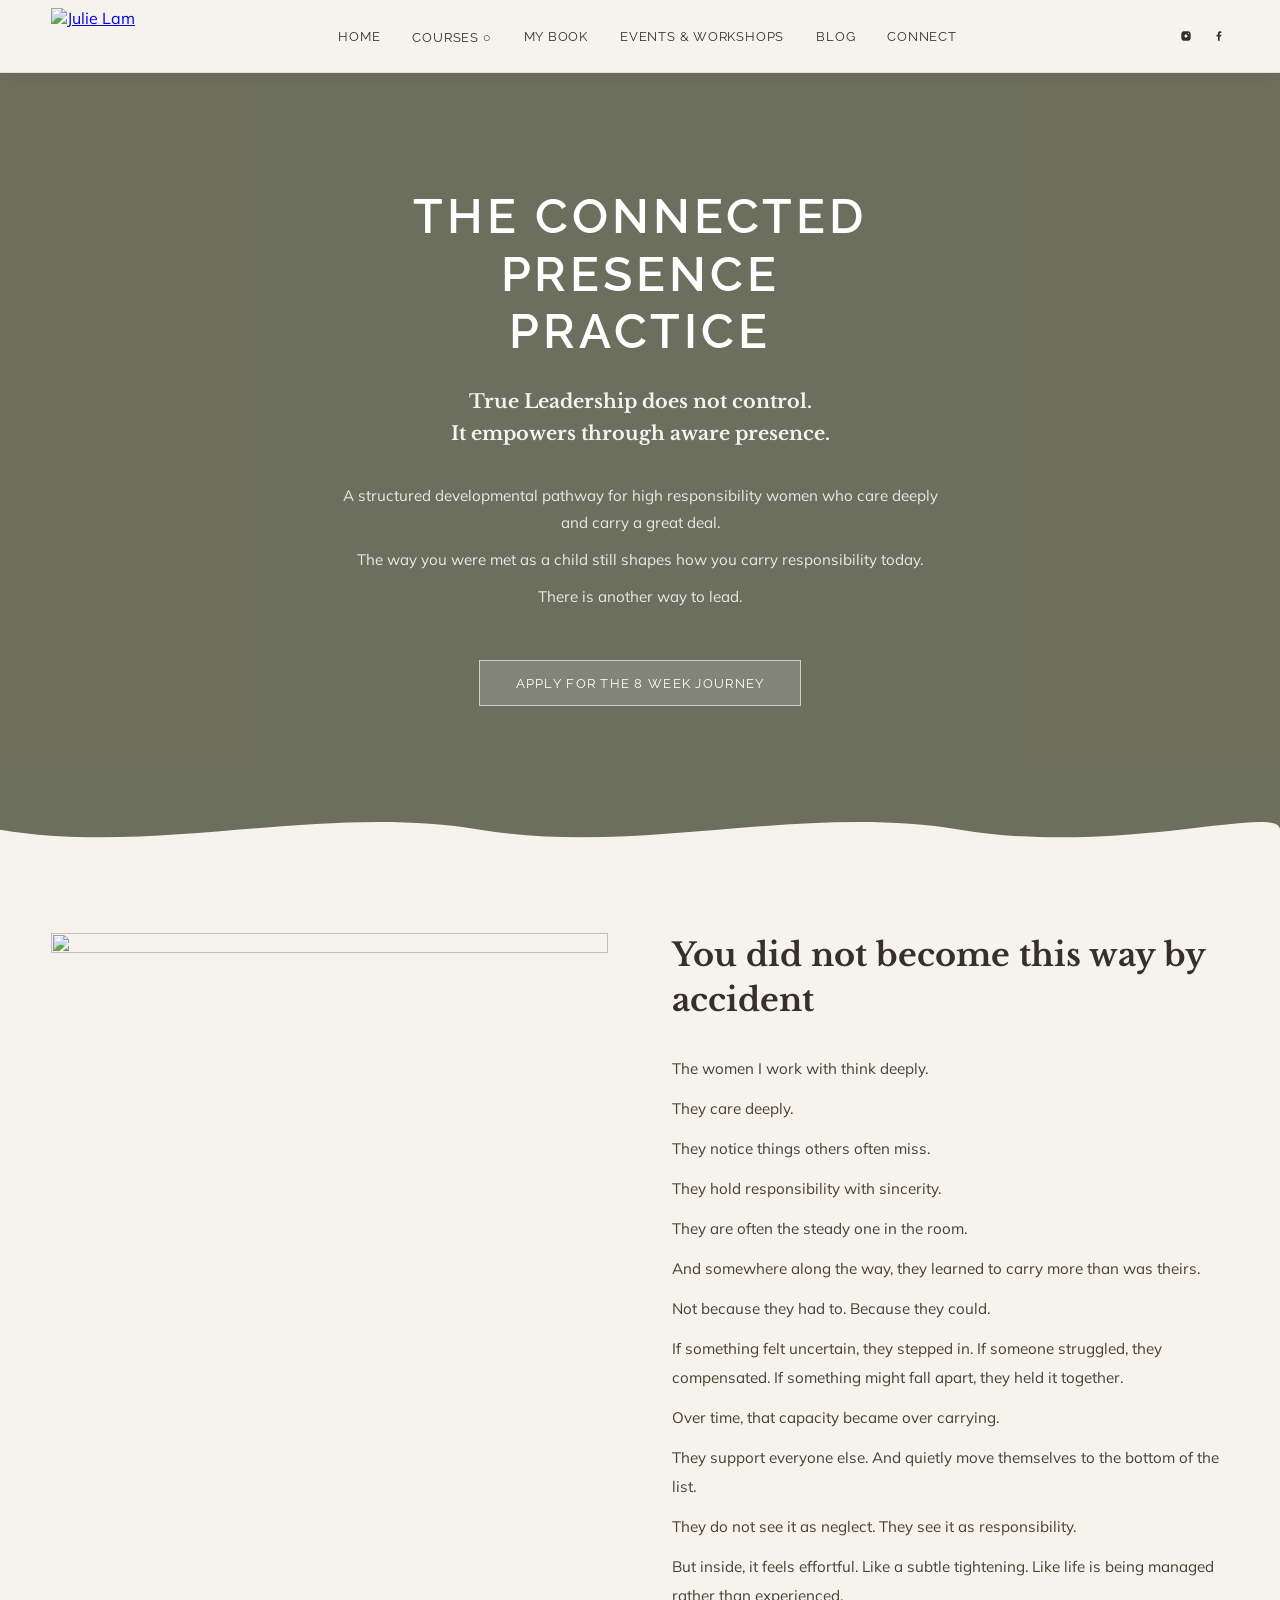
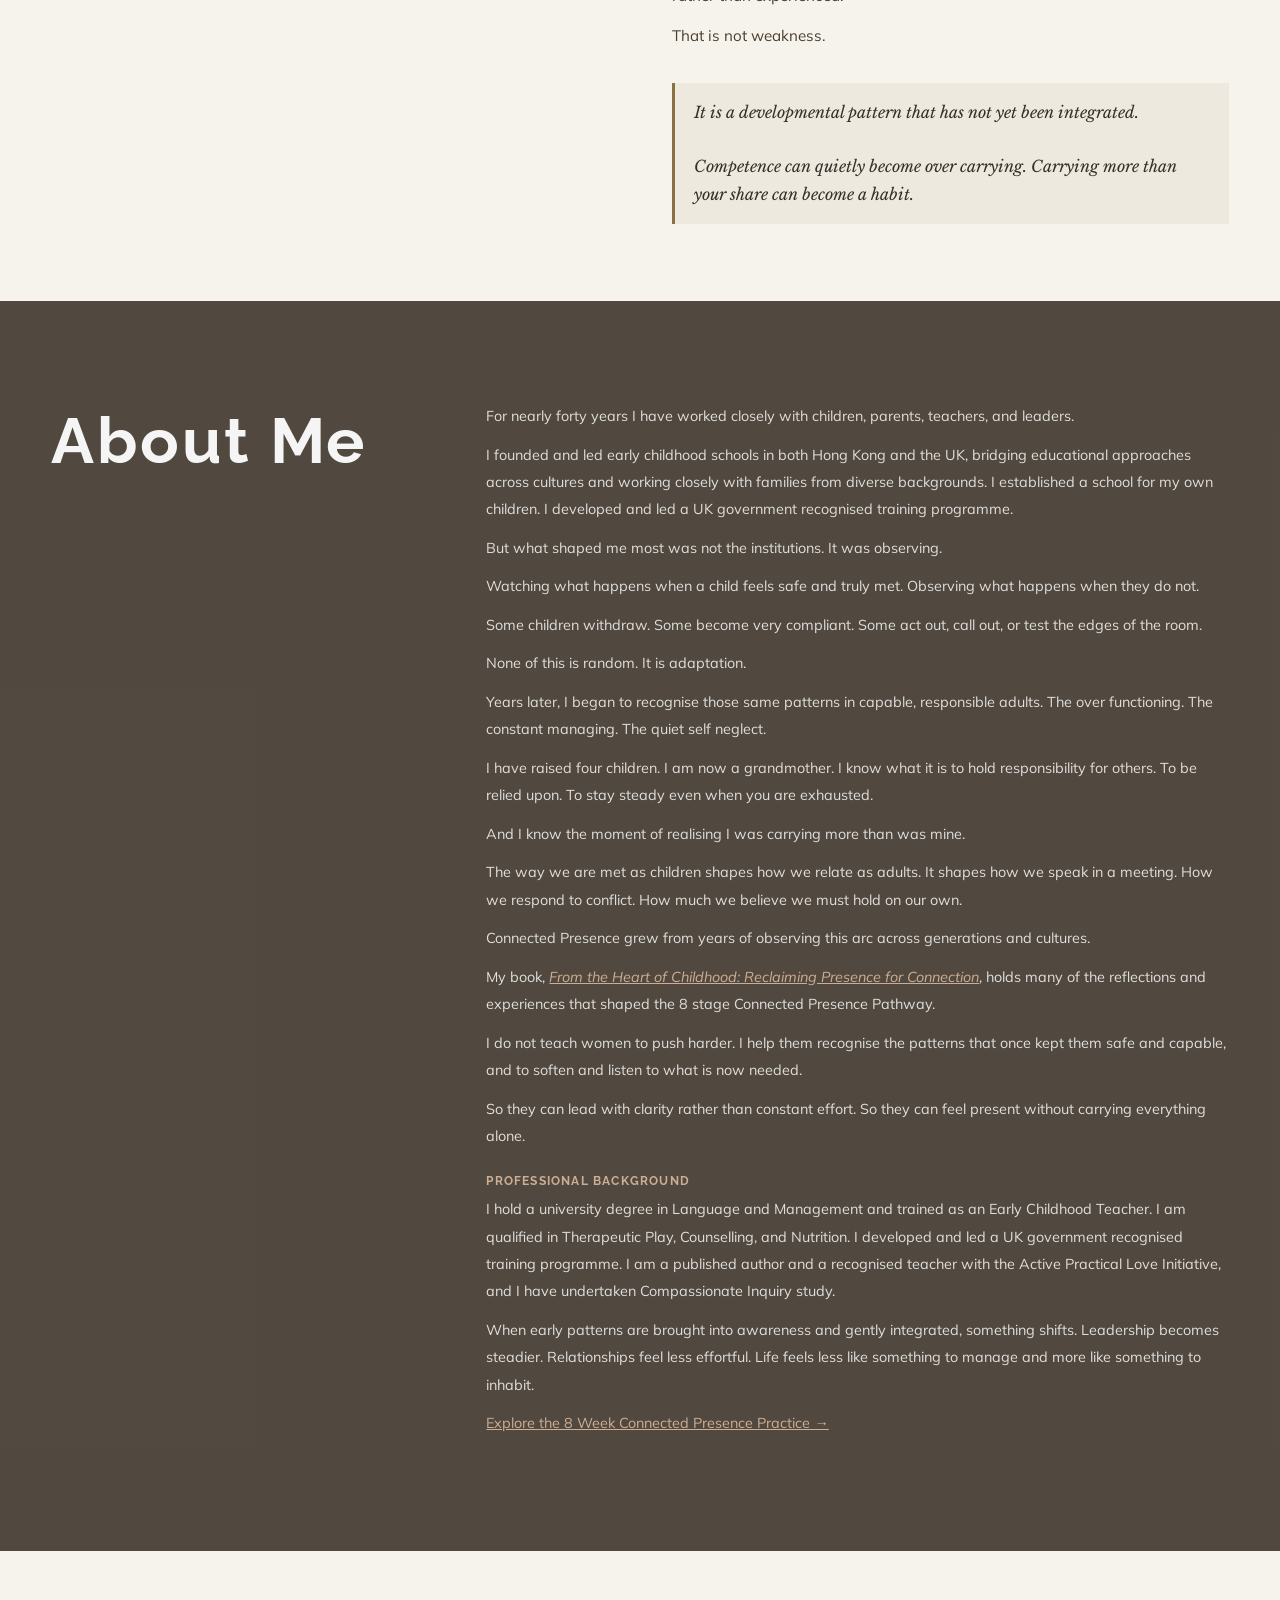
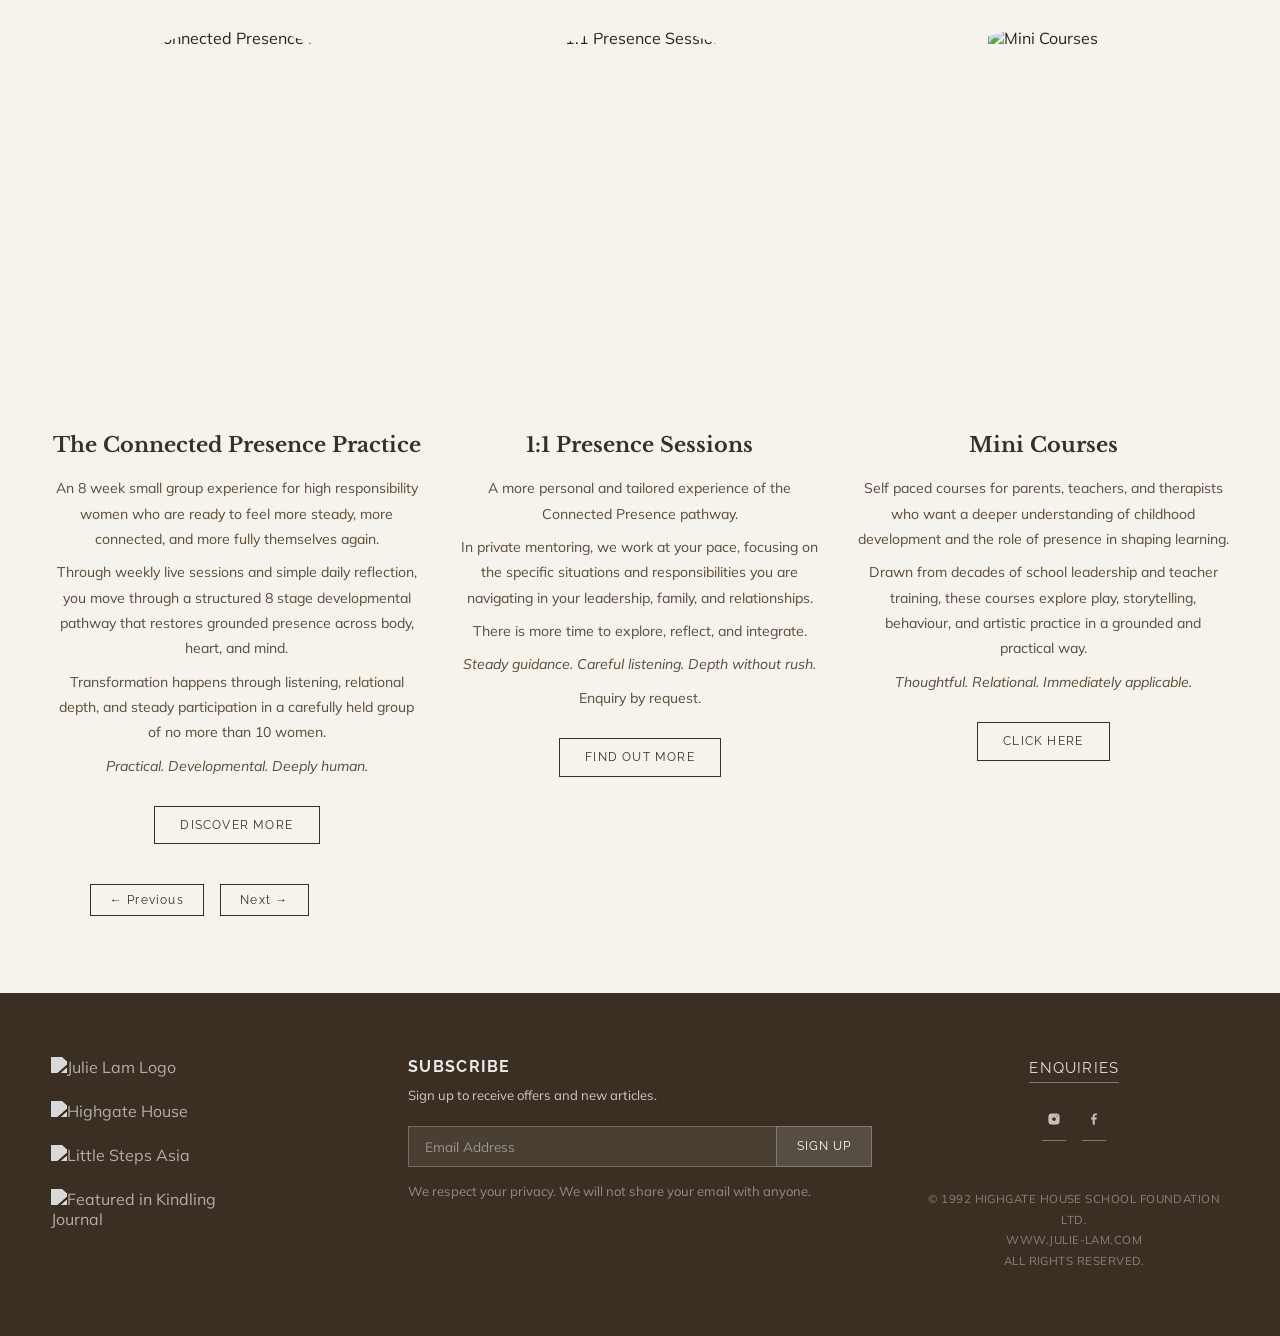
==== index.html @ 9418ccd9 "homepage" ====
<!DOCTYPE html>
<html lang="en">
<head>
  <meta charset="utf-8">
  <meta name="viewport" content="width=device-width, initial-scale=1">
  <title>Julie Lam</title>
  <link rel="preconnect" href="https://fonts.googleapis.com">
  <link rel="preconnect" href="https://fonts.gstatic.com" crossorigin>
  <link href="https://fonts.googleapis.com/css2?family=Libre+Baskerville:ital,wght@0,400;0,700;1,400&family=Mulish:wght@300;400;500&family=Raleway:wght@400;500;600&display=swap" rel="stylesheet">
  <style>
    *, *::before, *::after { box-sizing: border-box; margin: 0; padding: 0; }

    :root {
      --warm-white: #f6f3ec;
      --warm-brown: #36302a;
      --mid-brown: #8b7046;
      --light-tan: #cdae94;
      --text-dark: #2a2218;
      --serif: 'Libre Baskerville', Georgia, serif;
      --sans: 'Mulish', sans-serif;
      --display: 'Raleway', sans-serif;
    }

    html { scroll-behavior: smooth; }
    body { font-family: var(--sans); color: var(--text-dark); background: var(--warm-white); overflow-x: hidden; }

    /* ── HEADER ── */
    header {
      position: fixed; top: 0; left: 0; right: 0; z-index: 100;
      background: var(--warm-white);
      box-shadow: 0 2px 16px rgba(0,0,0,0.08);
      border-bottom: 1px solid rgba(54,48,42,0.1);
      transition: transform 0.3s ease;
    }
    .header-inner {
      max-width: 1400px; margin: 0 auto;
      display: flex; align-items: center; justify-content: space-between;
      padding: 0 4vw;
      height: 72px;
    }
    .logo img { height: 56px; display: block; object-fit: contain; }
    nav { display: flex; align-items: center; gap: 2rem; }
    nav a, .nav-folder > button {
      font-family: var(--display); font-size: 0.82rem; letter-spacing: 0.06em;
      text-transform: uppercase; color: var(--warm-brown); text-decoration: none;
      background: none; border: none; cursor: pointer; padding: 0;
      transition: color 0.2s;
    }
    nav a:hover, .nav-folder > button:hover { color: var(--mid-brown); }
    .nav-folder { position: relative; }
    .dropdown {
      display: none; position: absolute; top: calc(100% + 12px); left: 50%; transform: translateX(-50%);
      background: var(--warm-white); border: 1px solid rgba(54,48,42,0.12);
      box-shadow: 0 8px 32px rgba(0,0,0,0.1);
      min-width: 240px; padding: 0.5rem 0;
    }
    .nav-folder:hover .dropdown { display: block; }
    .dropdown a {
      display: block; padding: 0.6rem 1.2rem;
      font-size: 0.78rem; letter-spacing: 0.04em;
      white-space: nowrap;
    }
    .dropdown a:hover { background: rgba(139,112,70,0.08); }
    .social-links { display: flex; gap: 0.8rem; align-items: center; margin-left: 1rem; }
    .social-links a { display: flex; align-items: center; color: var(--warm-brown); transition: color 0.2s; }
    .social-links a:hover { color: var(--mid-brown); }
    .social-links svg { width: 20px; height: 20px; }
    .burger { display: none; background: none; border: none; cursor: pointer; padding: 0; flex-direction: column; gap: 5px; }
    .burger span { display: block; width: 24px; height: 2px; background: var(--warm-brown); transition: all 0.3s; }
    .mobile-menu {
      display: none; position: fixed; inset: 0; background: var(--warm-white);
      z-index: 99; padding: 6rem 2rem 2rem; flex-direction: column; gap: 1.5rem;
    }
    .mobile-menu.open { display: flex; }
    .mobile-menu a { font-family: var(--display); font-size: 1.2rem; letter-spacing: 0.06em; text-transform: uppercase; color: var(--warm-brown); text-decoration: none; }

    /* ── HERO ── */
    .hero {
      position: relative; min-height: 93vh;
      display: flex; align-items: flex-start; justify-content: center;
      padding-top: 140px; padding-bottom: 8vw;
    }
    .hero-bg {
      position: absolute; inset: 0;
      background-image: url('https://images.squarespace-cdn.com/content/v1/63560b4d63f3f90767df87b8/1772471516224-AQM42IM01XF2CW1HP818/unsplash-image-i4337tJR75s.jpg');
      background-size: cover; background-position: center;
    }
    .hero-overlay { position: absolute; inset: 0; background: rgba(30,35,10,0.63); }
    .hero-content {
      position: relative; z-index: 1;
      max-width: 680px; padding: 3rem 2rem;
      text-align: center;
    }
    .hero h1 {
      font-family: var(--display); font-size: clamp(1.8rem, 4vw, 3rem);
      font-weight: 600; letter-spacing: 0.08em; text-transform: uppercase;
      color: #fff; line-height: 1.2; margin-bottom: 1.5rem;
    }
    .hero .tagline {
      font-family: var(--serif); font-size: clamp(1rem, 1.8vw, 1.2rem);
      color: rgba(255,255,255,0.92); line-height: 1.7;
      margin-bottom: 2rem; font-style: italic;
    }
    .hero .tagline strong { font-style: normal; }
    .hero p {
      font-family: var(--sans); font-size: 0.95rem; color: rgba(255,255,255,0.85);
      line-height: 1.8; margin-bottom: 0.6rem;
    }
    .hero-cta {
      display: inline-block; margin-top: 2.5rem;
      background: rgba(255,255,255,0.15); color: #fff;
      border: 1px solid rgba(255,255,255,0.6);
      font-family: var(--display); font-size: 0.8rem; letter-spacing: 0.1em;
      text-transform: uppercase; text-decoration: none;
      padding: 0.9rem 2.2rem;
      transition: background 0.3s, border-color 0.3s;
    }
    .hero-cta:hover { background: rgba(255,255,255,0.28); border-color: #fff; }
    .wavy-divider { position: absolute; bottom: 0; left: 0; width: 100%; overflow: hidden; line-height: 0; }
    .wavy-divider svg { display: block; width: 100%; }

    /* ── YOU DID NOT BECOME ── */
    .about-intro { background: var(--warm-white); padding: 6vw 4vw; position: relative; }
    .about-intro-grid {
      max-width: 1200px; margin: 0 auto;
      display: grid; grid-template-columns: 1fr 1fr; gap: 4rem; align-items: start;
    }
    .about-intro-img { width: 100%; aspect-ratio: 4/3; object-fit: cover; }
    .about-intro-text h2 {
      font-family: var(--serif); font-size: clamp(1.4rem, 2.5vw, 2rem);
      color: var(--warm-brown); margin-bottom: 2rem; line-height: 1.4;
    }
    .about-intro-text p {
      font-family: var(--sans); font-size: 0.95rem; line-height: 1.9;
      color: #4a3e30; margin-bottom: 0.7rem;
    }
    .highlight-text {
      background: rgba(139,112,70,0.08); border-left: 3px solid var(--mid-brown);
      padding: 1rem 1.2rem; margin-top: 2rem;
      font-family: var(--serif); font-style: italic; font-size: 1rem;
      color: var(--warm-brown); line-height: 1.7;
    }

    /* ── ABOUT ME ── */
    .about-section {
      position: relative; padding: 8vw 4vw;
      background-image: url('https://images.squarespace-cdn.com/content/v1/63560b4d63f3f90767df87b8/4b412fd2-8d2a-46ef-9ea2-bced290245e5/Sebastian-185.jpg');
      background-size: cover; background-position: 67% 42%;
    }
    .about-overlay { position: absolute; inset: 0; background: rgba(30,20,10,0.76); }
    .about-section-inner { position: relative; z-index: 1; max-width: 1200px; margin: 0 auto; }
    .about-section h2 {
      font-family: var(--display); font-size: clamp(2.5rem, 5vw, 4rem);
      color: rgba(255,255,255,0.95); margin-bottom: 2rem; letter-spacing: 0.04em;
    }
    .about-columns {
      display: grid; grid-template-columns: 1fr 2fr; gap: 4rem; align-items: start;
    }
    .about-text p {
      font-family: var(--sans); font-size: 0.9rem; line-height: 1.9;
      color: rgba(255,255,255,0.82); margin-bottom: 0.7rem;
    }
    .about-text a { color: var(--light-tan); }
    .about-text strong {
      display: block; margin-top: 1.5rem; margin-bottom: 0.5rem;
      font-family: var(--display); font-size: 0.75rem; letter-spacing: 0.1em;
      text-transform: uppercase; color: var(--light-tan);
    }

    /* ── COURSES ── */
    .courses { background: var(--warm-white); padding: 6vw 4vw; }
    .courses-inner { max-width: 1200px; margin: 0 auto; }
    .carousel-wrapper { position: relative; overflow: hidden; }
    .carousel-track {
      display: grid; grid-template-columns: repeat(3, 1fr); gap: 2rem;
    }
    .course-card { text-align: center; }
    .course-img-wrap {
      width: 100%; aspect-ratio: 1; border-radius: 50%; overflow: hidden;
      margin: 0 auto 2rem;
    }
    .course-img-wrap img { width: 100%; height: 100%; object-fit: cover; }
    .course-card h2 {
      font-family: var(--serif); font-size: 1.3rem; color: var(--warm-brown);
      margin-bottom: 1rem; line-height: 1.4;
    }
    .course-card p { font-size: 0.88rem; line-height: 1.8; color: #5a4a36; margin-bottom: 0.5rem; }
    .course-btn {
      display: inline-block; margin-top: 1.2rem;
      border: 1px solid var(--warm-brown); color: var(--warm-brown);
      font-family: var(--display); font-size: 0.75rem; letter-spacing: 0.1em;
      text-transform: uppercase; text-decoration: none;
      padding: 0.7rem 1.6rem;
      transition: background 0.25s, color 0.25s;
    }
    .course-btn:hover { background: var(--warm-brown); color: var(--warm-white); }
    .carousel-nav {
      display: flex; gap: 1rem; margin-top: 2.5rem; justify-content: flex-start;
      padding-left: 3vw;
    }
    .carousel-btn {
      background: none; border: 1px solid var(--warm-brown); padding: 0.5rem 1.2rem;
      cursor: pointer; font-family: var(--display); font-size: 0.75rem;
      letter-spacing: 0.1em; color: var(--warm-brown); transition: all 0.25s;
    }
    .carousel-btn:hover { background: var(--warm-brown); color: var(--warm-white); }

    /* ── FOOTER ── */
    footer {
      background: #3a2f22; color: rgba(255,255,255,0.75);
      padding: 5vw 4vw;
    }
    .footer-grid {
      max-width: 1200px; margin: 0 auto;
      display: grid; grid-template-columns: 1fr 1.5fr 1fr; gap: 3rem; align-items: start;
    }
    .footer-logos { display: flex; flex-direction: column; gap: 1.5rem; align-items: flex-start; }
    .footer-logos img { max-height: 60px; max-width: 180px; object-fit: contain; filter: brightness(0) invert(0.85); }
    .footer-subscribe h3 {
      font-family: var(--display); font-size: 1rem; letter-spacing: 0.08em;
      text-transform: uppercase; color: rgba(255,255,255,0.9); margin-bottom: 0.5rem;
    }
    .footer-subscribe p { font-size: 0.82rem; margin-bottom: 1.2rem; line-height: 1.7; }
    .subscribe-form { display: flex; gap: 0; }
    .subscribe-form input {
      flex: 1; padding: 0.7rem 1rem; background: rgba(255,255,255,0.08);
      border: 1px solid rgba(255,255,255,0.25); border-right: none;
      color: #fff; font-family: var(--sans); font-size: 0.85rem;
      outline: none;
    }
    .subscribe-form input::placeholder { color: rgba(255,255,255,0.45); }
    .subscribe-form button {
      padding: 0.7rem 1.2rem; background: rgba(255,255,255,0.15);
      border: 1px solid rgba(255,255,255,0.25); color: #fff;
      font-family: var(--display); font-size: 0.72rem; letter-spacing: 0.1em;
      text-transform: uppercase; cursor: pointer; transition: background 0.25s;
    }
    .subscribe-form button:hover { background: rgba(255,255,255,0.28); }
    .footer-note { font-size: 0.75rem; color: rgba(255,255,255,0.45); margin-top: 0.8rem; line-height: 1.6; }
    .footer-right { text-align: center; }
    .footer-right a {
      display: block; font-family: var(--display); font-size: 0.95rem;
      letter-spacing: 0.08em; text-transform: uppercase;
      color: rgba(255,255,255,0.85); text-decoration: none;
      border-bottom: 1px solid rgba(255,255,255,0.35);
      padding-bottom: 0.3rem; margin-bottom: 1.5rem;
      display: inline-block;
    }
    .footer-social { display: flex; gap: 1rem; justify-content: center; margin-bottom: 1.5rem; }
    .footer-social a { color: rgba(255,255,255,0.7); transition: color 0.2s; }
    .footer-social a:hover { color: #fff; }
    .footer-social svg { width: 24px; height: 24px; }
    .copyright { font-size: 0.72rem; color: rgba(255,255,255,0.4); letter-spacing: 0.04em; line-height: 1.8; }

    /* ── RESPONSIVE ── */
    @media (max-width: 900px) {
      .about-intro-grid { grid-template-columns: 1fr; }
      .about-columns { grid-template-columns: 1fr; }
      .carousel-track { grid-template-columns: 1fr; }
      .footer-grid { grid-template-columns: 1fr; }
      nav, .social-links { display: none; }
      .burger { display: flex; }
      .course-img-wrap { max-width: 280px; }
    }
    @media (max-width: 600px) {
      .hero-content { padding: 2rem 1.2rem; }
    }
  </style>
</head>
<body>

<!-- HEADER -->
<header id="header">
  <div class="header-inner">
    <a class="logo" href="#">
      <img src="https://images.squarespace-cdn.com/content/v1/63560b4d63f3f90767df87b8/1f96c53e-412b-4cda-aad0-f2b21153130d/Julie+Chop+Logo+%281%29.png?format=500w" alt="Julie Lam">
    </a>
    <nav>
      <a href="#">Home</a>
      <div class="nav-folder">
        <button>Courses ○</button>
        <div class="dropdown">
          <a href="#">The Connected Presence Practice</a>
          <a href="#">1:1 Presence</a>
          <a href="#">Mini Courses</a>
          <a href="#">Teacher Training Qualification</a>
        </div>
      </div>
      <a href="#">My Book</a>
      <a href="#">Events &amp; Workshops</a>
      <a href="#">Blog</a>
      <a href="#">Connect</a>
    </nav>
    <div class="social-links">
      <a href="http://instagram.com/thejulielam" target="_blank" aria-label="Instagram">
        <svg viewBox="0 0 64 64" fill="currentColor"><path d="M46.91,25.816c-0.073-1.597-0.326-2.687-0.697-3.641c-0.383-0.986-0.896-1.823-1.73-2.657c-0.834-0.834-1.67-1.347-2.657-1.73c-0.954-0.371-2.045-0.624-3.641-0.697C36.585,17.017,36.074,17,32,17s-4.585,0.017-6.184,0.09c-1.597,0.073-2.687,0.326-3.641,0.697c-0.986,0.383-1.823,0.896-2.657,1.73c-0.834,0.834-1.347,1.67-1.73,2.657c-0.371,0.954-0.624,2.045-0.697,3.641C17.017,27.415,17,27.926,17,32c0,4.074,0.017,4.585,0.09,6.184c0.073,1.597,0.326,2.687,0.697,3.641c0.383,0.986,0.896,1.823,1.73,2.657c0.834,0.834,1.67,1.347,2.657,1.73c0.954,0.371,2.045,0.624,3.641,0.697C27.415,46.983,27.926,47,32,47s4.585-0.017,6.184-0.09c1.597-0.073,2.687-0.326,3.641-0.697c0.986-0.383,1.823-0.896,2.657-1.73c0.834-0.834,1.347-1.67,1.73-2.657c0.371-0.954,0.624-2.045,0.697-3.641C46.983,36.585,47,36.074,47,32S46.983,27.415,46.91,25.816z M32,37c-2.761,0-5-2.239-5-5c0-2.761,2.239-5,5-5s5,2.239,5,5C37,34.761,34.761,37,32,37z M40.007,25.993c-0.994,0-1.8-0.806-1.8-1.8s0.806-1.8,1.8-1.8s1.8,0.806,1.8,1.8S41.001,25.993,40.007,25.993z"/></svg>
      </a>
      <a href="https://www.facebook.com/JulieLam" target="_blank" aria-label="Facebook">
        <svg viewBox="0 0 64 64" fill="currentColor"><path d="M34.1,47V33.3h4.6l0.7-5.3h-5.3v-3.4c0-1.5,0.4-2.6,2.6-2.6l2.8,0v-4.8c-0.5-0.1-2.2-0.2-4.1-0.2c-4.1,0-6.9,2.5-6.9,7V28H24v5.3h4.6V47H34.1z"/></svg>
      </a>
    </div>
    <button class="burger" id="burgerBtn" aria-label="Menu">
      <span></span><span></span>
    </button>
  </div>
</header>

<!-- MOBILE MENU -->
<div class="mobile-menu" id="mobileMenu">
  <a href="#">Home</a>
  <a href="#">Courses</a>
  <a href="#">My Book</a>
  <a href="#">Events &amp; Workshops</a>
  <a href="#">Blog</a>
  <a href="#">Connect</a>
</div>

<!-- HERO -->
<section class="hero">
  <div class="hero-bg"></div>
  <div class="hero-overlay"></div>
  <div class="hero-content">
    <h1>The Connected Presence<br>PRACTICE</h1>
    <div class="tagline">
      <strong>True Leadership does not control.</strong><br>
      <strong>It empowers through aware presence.</strong>
    </div>
    <p>A structured developmental pathway for high responsibility women who care deeply and carry a great deal.</p>
    <p>The way you were met as a child still shapes how you carry responsibility today.</p>
    <p>There is another way to lead.</p>
    <a href="#" class="hero-cta">Apply for the 8 Week Journey</a>
  </div>
  <div class="wavy-divider">
    <svg viewBox="0 0 1440 60" preserveAspectRatio="none" xmlns="http://www.w3.org/2000/svg">
      <path d="M0,30 C180,60 360,0 540,30 C720,60 900,0 1080,30 C1260,60 1440,0 1440,30 L1440,60 L0,60 Z" fill="#f6f3ec"/>
    </svg>
  </div>
</section>

<!-- YOU DID NOT BECOME THIS WAY BY ACCIDENT -->
<section class="about-intro">
  <div class="about-intro-grid">
    <img class="about-intro-img"
      src="https://images.squarespace-cdn.com/content/v1/5ec321c2af33de48734cc929/9d48a428-fcff-42ed-8245-25042588d094/imgg-demo-Zr0XVdxX.png"
      alt="" loading="lazy">
    <div class="about-intro-text">
      <h2>You did not become this way by accident</h2>
      <p>The women I work with think deeply.</p>
      <p>They care deeply.</p>
      <p>They notice things others often miss.</p>
      <p>They hold responsibility with sincerity.</p>
      <p>They are often the steady one in the room.</p>
      <p>And somewhere along the way, they learned to carry more than was theirs.</p>
      <p>Not because they had to. Because they could.</p>
      <p>If something felt uncertain, they stepped in. If someone struggled, they compensated. If something might fall apart, they held it together.</p>
      <p>Over time, that capacity became over carrying.</p>
      <p>They support everyone else. And quietly move themselves to the bottom of the list.</p>
      <p>They do not see it as neglect. They see it as responsibility.</p>
      <p>But inside, it feels effortful. Like a subtle tightening. Like life is being managed rather than experienced.</p>
      <p>That is not weakness.</p>
      <div class="highlight-text">It is a developmental pattern that has not yet been integrated.<br><br>Competence can quietly become over carrying. Carrying more than your share can become a habit.</div>
    </div>
  </div>
</section>

<!-- ABOUT ME -->
<section class="about-section">
  <div class="about-overlay"></div>
  <div class="about-section-inner">
    <div class="about-columns">
      <div>
        <h2>About Me</h2>
      </div>
      <div class="about-text">
        <p>For nearly forty years I have worked closely with children, parents, teachers, and leaders.</p>
        <p>I founded and led early childhood schools in both Hong Kong and the UK, bridging educational approaches across cultures and working closely with families from diverse backgrounds. I established a school for my own children. I developed and led a UK government recognised training programme.</p>
        <p>But what shaped me most was not the institutions. It was observing.</p>
        <p>Watching what happens when a child feels safe and truly met. Observing what happens when they do not.</p>
        <p>Some children withdraw. Some become very compliant. Some act out, call out, or test the edges of the room.</p>
        <p>None of this is random. It is adaptation.</p>
        <p>Years later, I began to recognise those same patterns in capable, responsible adults. The over functioning. The constant managing. The quiet self neglect.</p>
        <p>I have raised four children. I am now a grandmother. I know what it is to hold responsibility for others. To be relied upon. To stay steady even when you are exhausted.</p>
        <p>And I know the moment of realising I was carrying more than was mine.</p>
        <p>The way we are met as children shapes how we relate as adults. It shapes how we speak in a meeting. How we respond to conflict. How much we believe we must hold on our own.</p>
        <p>Connected Presence grew from years of observing this arc across generations and cultures.</p>
        <p>My book, <a href="#"><em>From the Heart of Childhood: Reclaiming Presence for Connection</em></a>, holds many of the reflections and experiences that shaped the 8 stage Connected Presence Pathway.</p>
        <p>I do not teach women to push harder. I help them recognise the patterns that once kept them safe and capable, and to soften and listen to what is now needed.</p>
        <p>So they can lead with clarity rather than constant effort. So they can feel present without carrying everything alone.</p>
        <strong>Professional Background</strong>
        <p>I hold a university degree in Language and Management and trained as an Early Childhood Teacher. I am qualified in Therapeutic Play, Counselling, and Nutrition. I developed and led a UK government recognised training programme. I am a published author and a recognised teacher with the Active Practical Love Initiative, and I have undertaken Compassionate Inquiry study.</p>
        <p>When early patterns are brought into awareness and gently integrated, something shifts. Leadership becomes steadier. Relationships feel less effortful. Life feels less like something to manage and more like something to inhabit.</p>
        <p><a href="#">Explore the 8 Week Connected Presence Practice →</a></p>
      </div>
    </div>
  </div>
</section>

<!-- COURSES -->
<section class="courses" id="courses">
  <div class="courses-inner">
    <div class="carousel-track" id="carouselTrack">

      <div class="course-card">
        <div class="course-img-wrap">
          <img src="https://images.squarespace-cdn.com/content/v1/63560b4d63f3f90767df87b8/41b899ce-fe52-41f9-9cef-1ac6f193e447/website+connected+presence.png?format=500w"
            alt="The Connected Presence Practice" loading="lazy">
        </div>
        <h2>The Connected Presence Practice</h2>
        <p>An 8 week small group experience for high responsibility women who are ready to feel more steady, more connected, and more fully themselves again.</p>
        <p>Through weekly live sessions and simple daily reflection, you move through a structured 8 stage developmental pathway that restores grounded presence across body, heart, and mind.</p>
        <p>Transformation happens through listening, relational depth, and steady participation in a carefully held group of no more than 10 women.</p>
        <p><em>Practical. Developmental. Deeply human.</em></p>
        <a class="course-btn" href="#">Discover More</a>
      </div>

      <div class="course-card">
        <div class="course-img-wrap">
          <img src="https://images.squarespace-cdn.com/content/v1/63560b4d63f3f90767df87b8/b3d33a33-ca50-4a00-98c5-0496ba287aa9/1%3A1+Presence.png?format=500w"
            alt="1:1 Presence Sessions" loading="lazy">
        </div>
        <h2>1:1 Presence Sessions</h2>
        <p>A more personal and tailored experience of the Connected Presence pathway.</p>
        <p>In private mentoring, we work at your pace, focusing on the specific situations and responsibilities you are navigating in your leadership, family, and relationships.</p>
        <p>There is more time to explore, reflect, and integrate.</p>
        <p><em>Steady guidance. Careful listening. Depth without rush.</em></p>
        <p>Enquiry by request.</p>
        <a class="course-btn" href="#">Find Out More</a>
      </div>

      <div class="course-card">
        <div class="course-img-wrap">
          <img src="https://images.squarespace-cdn.com/content/v1/63560b4d63f3f90767df87b8/59907843-7333-450d-9328-24f554e71264/pexels-cottonbro-4039148.jpg?format=500w"
            alt="Mini Courses" loading="lazy">
        </div>
        <h2>Mini Courses</h2>
        <p>Self paced courses for parents, teachers, and therapists who want a deeper understanding of childhood development and the role of presence in shaping learning.</p>
        <p>Drawn from decades of school leadership and teacher training, these courses explore play, storytelling, behaviour, and artistic practice in a grounded and practical way.</p>
        <p><em>Thoughtful. Relational. Immediately applicable.</em></p>
        <a class="course-btn" href="#">Click Here</a>
      </div>

    </div>

    <!-- 4th card shown on click -->
    <div class="course-card" id="course4" style="display:none; margin-top:2rem; text-align:center;">
      <div class="course-img-wrap" style="max-width:280px; margin:0 auto 2rem;">
        <img src="https://images.squarespace-cdn.com/content/v1/63560b4d63f3f90767df87b8/77b523a1-e9d2-4950-a13c-f180ecf694f2/jeremy-bishop-EwKXn5CapA4-unsplash.jpg?format=500w"
          alt="Level 4 Diploma" loading="lazy">
      </div>
      <h2>Level 4 Diploma in Steiner Waldorf Early Childhood Studies</h2>
      <p>An official training for The Waldorf Early Years Curriculum. It includes online sessions and an extensive online library of resources. Guidance into artistic activity and self development and group processing throughout.</p>
      <p>There is an option to enrol termly for both parents and teachers. Can be for recognised CPD. The full course leads to a Level 4 Diploma through Crossfields Institute and is a UK Ofqual recognised Early Years teaching course.</p>
      <a class="course-btn" href="#">More Info Here</a>
    </div>

    <div class="carousel-nav">
      <button class="carousel-btn" id="prevBtn">← Previous</button>
      <button class="carousel-btn" id="nextBtn">Next →</button>
    </div>
  </div>
</section>

<!-- FOOTER -->
<footer>
  <div class="footer-grid">
    <div class="footer-logos">
      <img src="https://images.squarespace-cdn.com/content/v1/63560b4d63f3f90767df87b8/0fe7895e-24b8-4b9e-acd1-87f1a8d5875e/Julie+Chop+Logo+%281%29.png?format=500w" alt="Julie Lam Logo">
      <img src="https://images.squarespace-cdn.com/content/v1/63560b4d63f3f90767df87b8/6ae94ffc-c720-49cf-ad25-9d1b210dca8e/hh+logobrown.png?format=300w" alt="Highgate House">
      <img src="https://images.squarespace-cdn.com/content/v1/63560b4d63f3f90767df87b8/395313e0-95bc-4806-be47-b99408b37e65/Little-Steps-Asia.png?format=300w" alt="Little Steps Asia">
      <img src="https://images.squarespace-cdn.com/content/v1/63560b4d63f3f90767df87b8/a35b05ae-c22b-45bf-90f1-e3e58a888afb/Master-1-4.jpg?format=500w" alt="Featured in Kindling Journal">
    </div>
    <div class="footer-subscribe">
      <h3>Subscribe</h3>
      <p>Sign up to receive offers and new articles.</p>
      <div class="subscribe-form">
        <input type="email" placeholder="Email Address">
        <button type="submit">Sign Up</button>
      </div>
      <p class="footer-note">We respect your privacy. We will not share your email with anyone.</p>
    </div>
    <div class="footer-right">
      <a href="#">Enquiries</a>
      <div class="footer-social">
        <a href="http://instagram.com/thejulielam" target="_blank" aria-label="Instagram">
          <svg viewBox="0 0 64 64" fill="currentColor"><path d="M46.91,25.816c-0.073-1.597-0.326-2.687-0.697-3.641c-0.383-0.986-0.896-1.823-1.73-2.657c-0.834-0.834-1.67-1.347-2.657-1.73c-0.954-0.371-2.045-0.624-3.641-0.697C36.585,17.017,36.074,17,32,17s-4.585,0.017-6.184,0.09c-1.597,0.073-2.687,0.326-3.641,0.697c-0.986,0.383-1.823,0.896-2.657,1.73c-0.834,0.834-1.347,1.67-1.73,2.657c-0.371,0.954-0.624,2.045-0.697,3.641C17.017,27.415,17,27.926,17,32c0,4.074,0.017,4.585,0.09,6.184c0.073,1.597,0.326,2.687,0.697,3.641c0.383,0.986,0.896,1.823,1.73,2.657c0.834,0.834,1.67,1.347,2.657,1.73c0.954,0.371,2.045,0.624,3.641,0.697C27.415,46.983,27.926,47,32,47s4.585-0.017,6.184-0.09c1.597-0.073,2.687-0.326,3.641-0.697c0.986-0.383,1.823-0.896,2.657-1.73c0.834-0.834,1.347-1.67,1.73-2.657c0.371-0.954,0.624-2.045,0.697-3.641C46.983,36.585,47,36.074,47,32S46.983,27.415,46.91,25.816z M32,37c-2.761,0-5-2.239-5-5c0-2.761,2.239-5,5-5s5,2.239,5,5C37,34.761,34.761,37,32,37z M40.007,25.993c-0.994,0-1.8-0.806-1.8-1.8s0.806-1.8,1.8-1.8s1.8,0.806,1.8,1.8S41.001,25.993,40.007,25.993z"/></svg>
        </a>
        <a href="https://www.facebook.com/JulieLam" target="_blank" aria-label="Facebook">
          <svg viewBox="0 0 64 64" fill="currentColor"><path d="M34.1,47V33.3h4.6l0.7-5.3h-5.3v-3.4c0-1.5,0.4-2.6,2.6-2.6l2.8,0v-4.8c-0.5-0.1-2.2-0.2-4.1-0.2c-4.1,0-6.9,2.5-6.9,7V28H24v5.3h4.6V47H34.1z"/></svg>
        </a>
      </div>
      <p class="copyright">© 1992 HIGHGATE HOUSE SCHOOL FOUNDATION LTD.<br>WWW.JULIE-LAM.COM<br>ALL RIGHTS RESERVED.</p>
    </div>
  </div>
</footer>

<script>
  // Mobile menu
  const burgerBtn = document.getElementById('burgerBtn');
  const mobileMenu = document.getElementById('mobileMenu');
  burgerBtn.addEventListener('click', () => mobileMenu.classList.toggle('open'));

  // Simple carousel: show/hide 4th card
  let showing4 = false;
  document.getElementById('nextBtn').addEventListener('click', () => {
    const c4 = document.getElementById('course4');
    if (!showing4) { c4.style.display = 'block'; showing4 = true; }
  });
  document.getElementById('prevBtn').addEventListener('click', () => {
    const c4 = document.getElementById('course4');
    if (showing4) { c4.style.display = 'none'; showing4 = false; }
  });

  // Sticky header hide on scroll down
  let lastY = 0;
  window.addEventListener('scroll', () => {
    const y = window.scrollY;
    document.getElementById('header').style.transform = (y > lastY && y > 80) ? 'translateY(-100%)' : 'translateY(0)';
    lastY = y;
  });
</script>
</body>
</html>
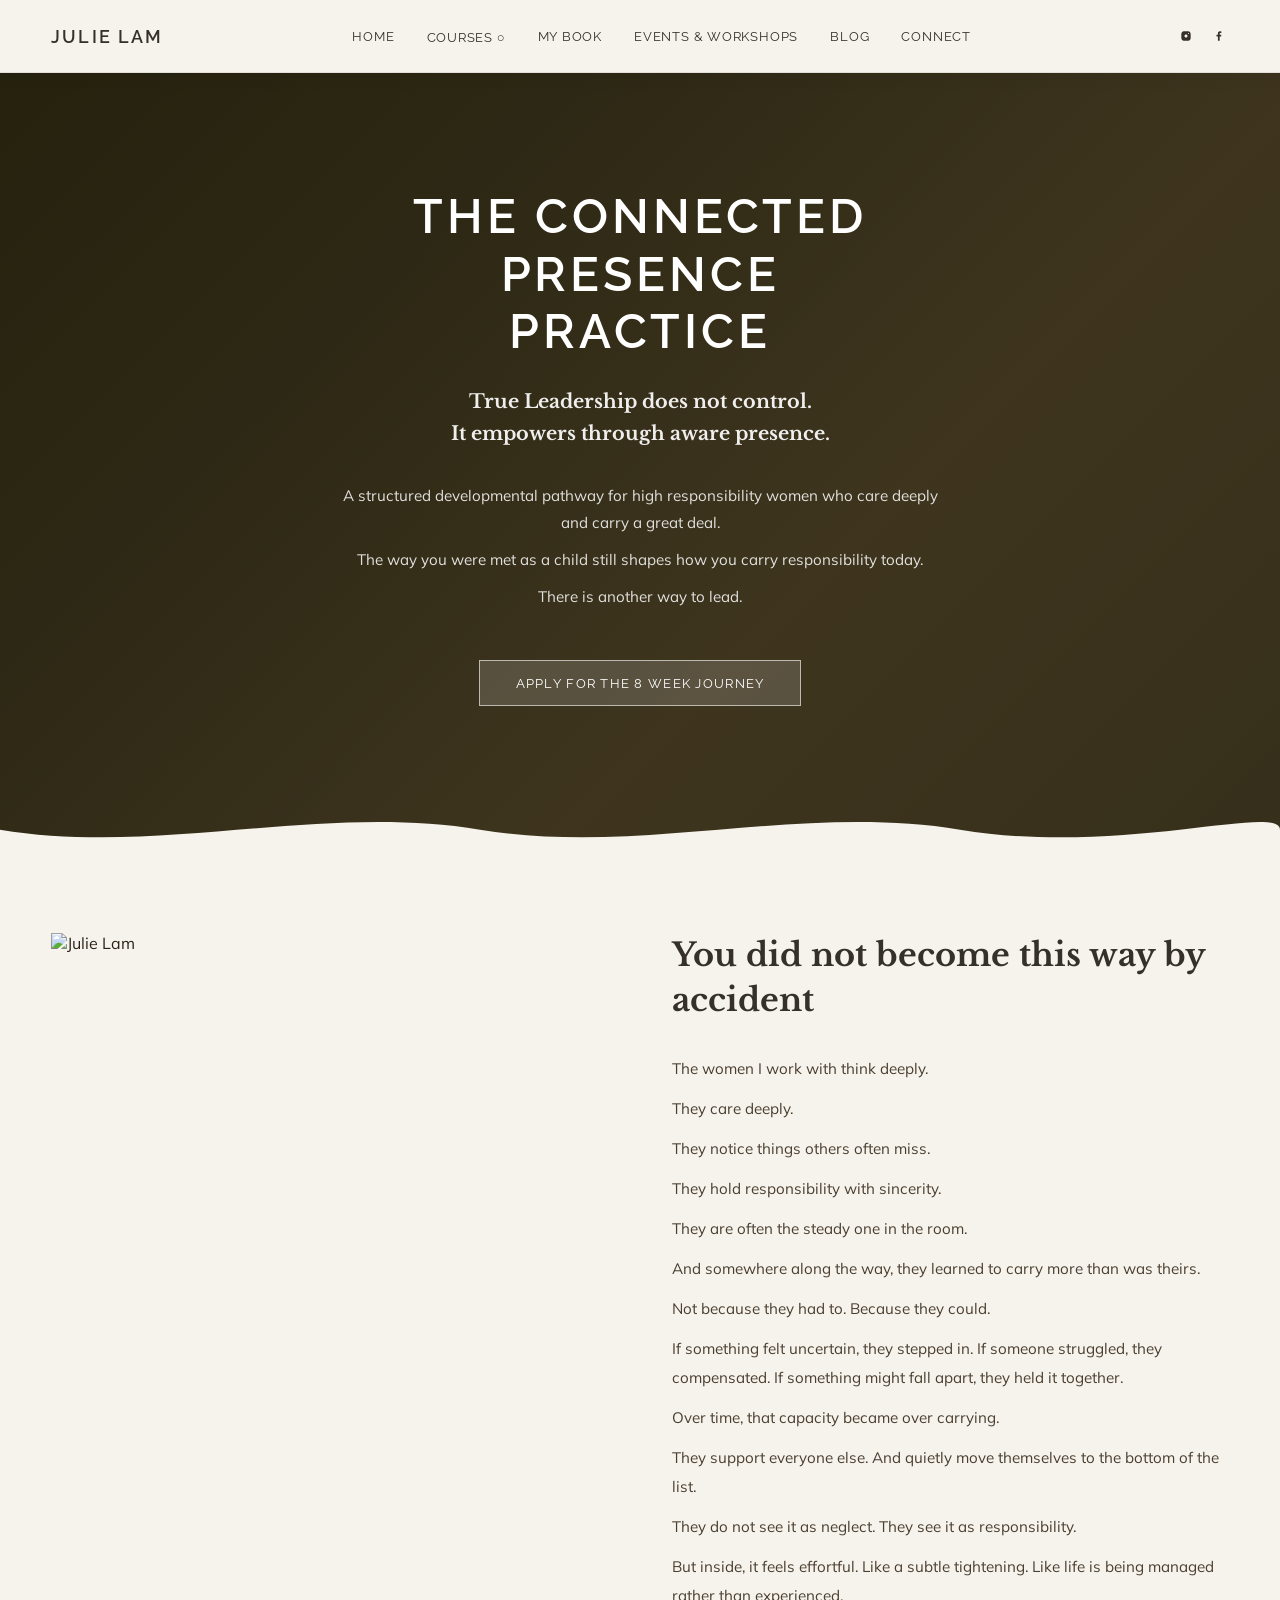
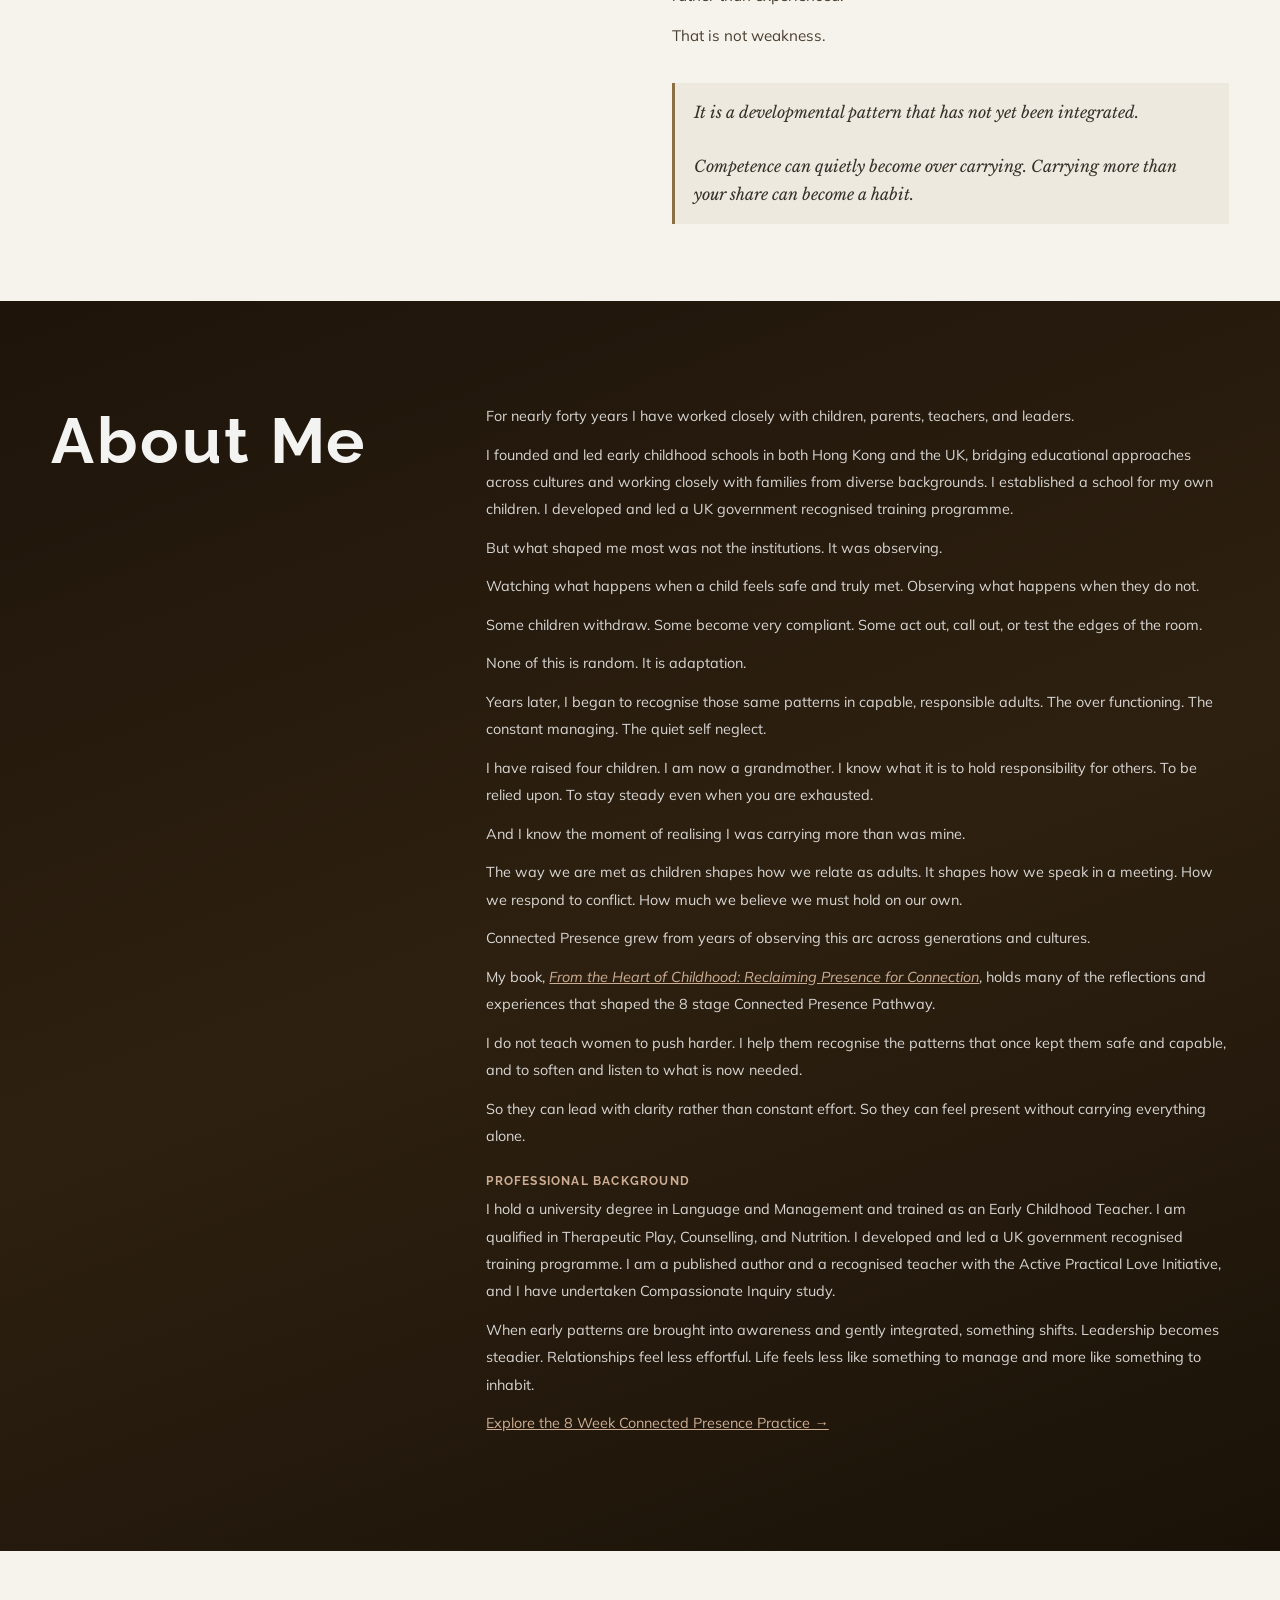
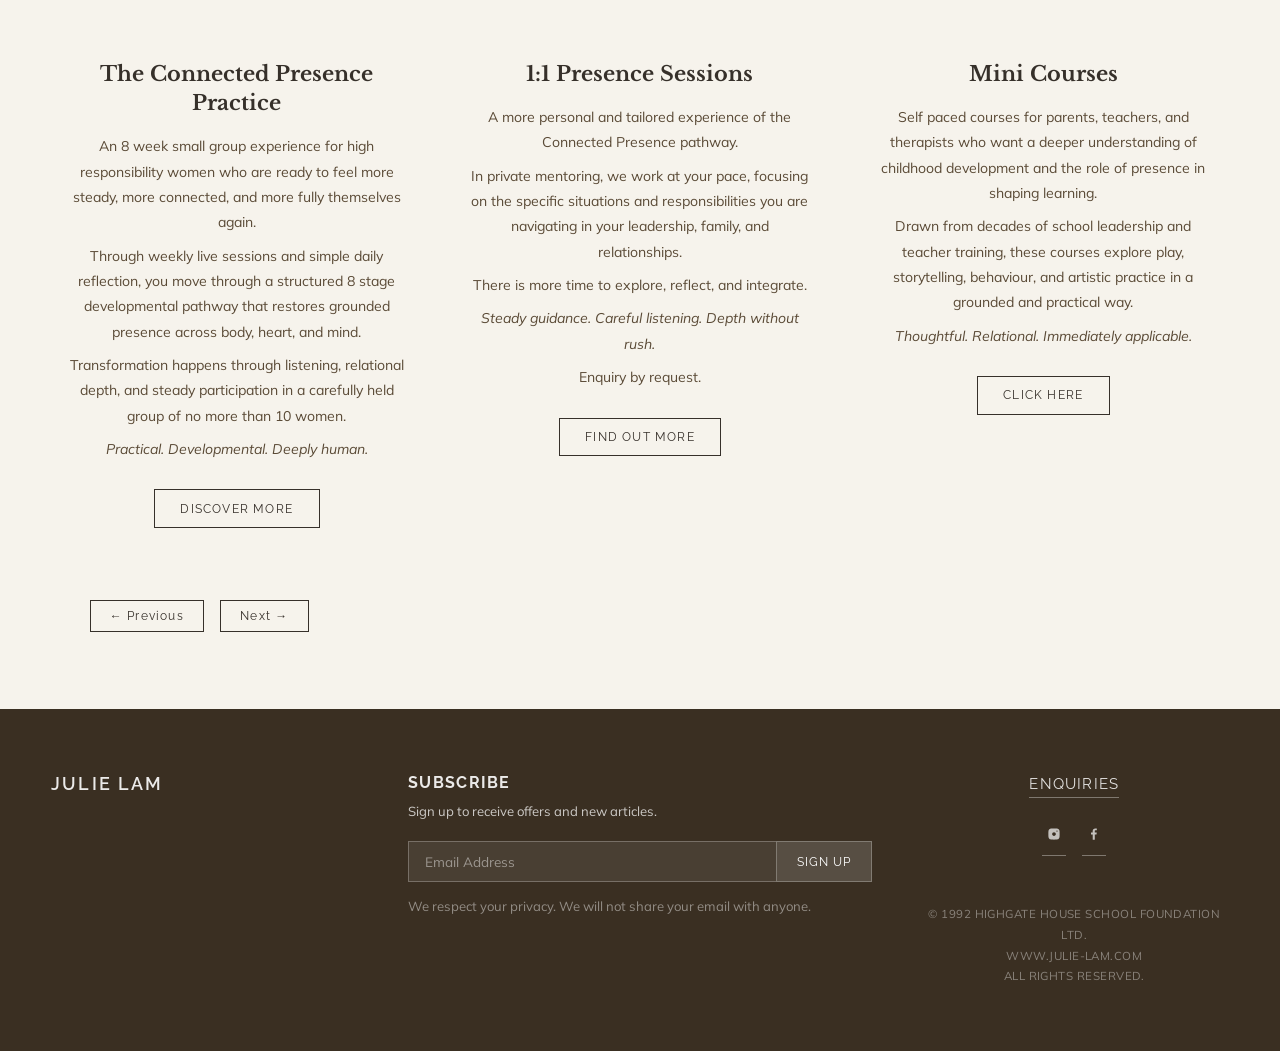
==== commit f20322b1: "updates" ====
--- a/index.html
+++ b/index.html
@@ -38,7 +38,11 @@
       padding: 0 4vw;
       height: 72px;
     }
-    .logo img { height: 56px; display: block; object-fit: contain; }
+    .logo {
+      font-family: var(--display); font-size: 1.1rem; font-weight: 600;
+      letter-spacing: 0.12em; text-transform: uppercase;
+      color: var(--warm-brown); text-decoration: none;
+    }
     nav { display: flex; align-items: center; gap: 2rem; }
     nav a, .nav-folder > button {
       font-family: var(--display); font-size: 0.82rem; letter-spacing: 0.06em;
@@ -82,10 +86,9 @@
     }
     .hero-bg {
       position: absolute; inset: 0;
-      background-image: url('https://images.squarespace-cdn.com/content/v1/63560b4d63f3f90767df87b8/1772471516224-AQM42IM01XF2CW1HP818/unsplash-image-i4337tJR75s.jpg');
-      background-size: cover; background-position: center;
-    }
-    .hero-overlay { position: absolute; inset: 0; background: rgba(30,35,10,0.63); }
+      background: linear-gradient(135deg, #2a2010 0%, #3d3020 35%, #5a4530 65%, #4a3a28 100%);
+    }
+    .hero-overlay { position: absolute; inset: 0; background: rgba(30,35,10,0.45); }
     .hero-content {
       position: relative; z-index: 1;
       max-width: 680px; padding: 3rem 2rem;
@@ -125,7 +128,7 @@
       max-width: 1200px; margin: 0 auto;
       display: grid; grid-template-columns: 1fr 1fr; gap: 4rem; align-items: start;
     }
-    .about-intro-img { width: 100%; aspect-ratio: 4/3; object-fit: cover; }
+    .about-intro-img { width: 100%; aspect-ratio: 3/4; object-fit: cover; object-position: top; }
     .about-intro-text h2 {
       font-family: var(--serif); font-size: clamp(1.4rem, 2.5vw, 2rem);
       color: var(--warm-brown); margin-bottom: 2rem; line-height: 1.4;
@@ -144,10 +147,8 @@
     /* ── ABOUT ME ── */
     .about-section {
       position: relative; padding: 8vw 4vw;
-      background-image: url('https://images.squarespace-cdn.com/content/v1/63560b4d63f3f90767df87b8/4b412fd2-8d2a-46ef-9ea2-bced290245e5/Sebastian-185.jpg');
-      background-size: cover; background-position: 67% 42%;
-    }
-    .about-overlay { position: absolute; inset: 0; background: rgba(30,20,10,0.76); }
+      background: linear-gradient(160deg, #1e140a 0%, #2d2010 50%, #1a1208 100%);
+    }
     .about-section-inner { position: relative; z-index: 1; max-width: 1200px; margin: 0 auto; }
     .about-section h2 {
       font-family: var(--display); font-size: clamp(2.5rem, 5vw, 4rem);
@@ -174,12 +175,7 @@
     .carousel-track {
       display: grid; grid-template-columns: repeat(3, 1fr); gap: 2rem;
     }
-    .course-card { text-align: center; }
-    .course-img-wrap {
-      width: 100%; aspect-ratio: 1; border-radius: 50%; overflow: hidden;
-      margin: 0 auto 2rem;
-    }
-    .course-img-wrap img { width: 100%; height: 100%; object-fit: cover; }
+    .course-card { text-align: center; padding: 2rem 1rem; }
     .course-card h2 {
       font-family: var(--serif); font-size: 1.3rem; color: var(--warm-brown);
       margin-bottom: 1rem; line-height: 1.4;
@@ -214,8 +210,11 @@
       max-width: 1200px; margin: 0 auto;
       display: grid; grid-template-columns: 1fr 1.5fr 1fr; gap: 3rem; align-items: start;
     }
-    .footer-logos { display: flex; flex-direction: column; gap: 1.5rem; align-items: flex-start; }
-    .footer-logos img { max-height: 60px; max-width: 180px; object-fit: contain; filter: brightness(0) invert(0.85); }
+    .footer-brand {
+      font-family: var(--display); font-size: 1.1rem; font-weight: 600;
+      letter-spacing: 0.12em; text-transform: uppercase;
+      color: rgba(255,255,255,0.9);
+    }
     .footer-subscribe h3 {
       font-family: var(--display); font-size: 1rem; letter-spacing: 0.08em;
       text-transform: uppercase; color: rgba(255,255,255,0.9); margin-bottom: 0.5rem;
@@ -239,7 +238,7 @@
     .footer-note { font-size: 0.75rem; color: rgba(255,255,255,0.45); margin-top: 0.8rem; line-height: 1.6; }
     .footer-right { text-align: center; }
     .footer-right a {
-      display: block; font-family: var(--display); font-size: 0.95rem;
+      font-family: var(--display); font-size: 0.95rem;
       letter-spacing: 0.08em; text-transform: uppercase;
       color: rgba(255,255,255,0.85); text-decoration: none;
       border-bottom: 1px solid rgba(255,255,255,0.35);
@@ -260,7 +259,6 @@
       .footer-grid { grid-template-columns: 1fr; }
       nav, .social-links { display: none; }
       .burger { display: flex; }
-      .course-img-wrap { max-width: 280px; }
     }
     @media (max-width: 600px) {
       .hero-content { padding: 2rem 1.2rem; }
@@ -272,9 +270,7 @@
 <!-- HEADER -->
 <header id="header">
   <div class="header-inner">
-    <a class="logo" href="#">
-      <img src="https://images.squarespace-cdn.com/content/v1/63560b4d63f3f90767df87b8/1f96c53e-412b-4cda-aad0-f2b21153130d/Julie+Chop+Logo+%281%29.png?format=500w" alt="Julie Lam">
-    </a>
+    <a class="logo" href="#">Julie Lam</a>
     <nav>
       <a href="#">Home</a>
       <div class="nav-folder">
@@ -286,7 +282,7 @@
           <a href="#">Teacher Training Qualification</a>
         </div>
       </div>
-      <a href="#">My Book</a>
+      <a href="book.html">My Book</a>
       <a href="#">Events &amp; Workshops</a>
       <a href="#">Blog</a>
       <a href="#">Connect</a>
@@ -341,8 +337,8 @@
 <section class="about-intro">
   <div class="about-intro-grid">
     <img class="about-intro-img"
-      src="https://images.squarespace-cdn.com/content/v1/5ec321c2af33de48734cc929/9d48a428-fcff-42ed-8245-25042588d094/imgg-demo-Zr0XVdxX.png"
-      alt="" loading="lazy">
+      src="images/julie-lam.jpg"
+      alt="Julie Lam" loading="lazy">
     <div class="about-intro-text">
       <h2>You did not become this way by accident</h2>
       <p>The women I work with think deeply.</p>
@@ -365,7 +361,6 @@
 
 <!-- ABOUT ME -->
 <section class="about-section">
-  <div class="about-overlay"></div>
   <div class="about-section-inner">
     <div class="about-columns">
       <div>
@@ -401,10 +396,6 @@
     <div class="carousel-track" id="carouselTrack">
 
       <div class="course-card">
-        <div class="course-img-wrap">
-          <img src="https://images.squarespace-cdn.com/content/v1/63560b4d63f3f90767df87b8/41b899ce-fe52-41f9-9cef-1ac6f193e447/website+connected+presence.png?format=500w"
-            alt="The Connected Presence Practice" loading="lazy">
-        </div>
         <h2>The Connected Presence Practice</h2>
         <p>An 8 week small group experience for high responsibility women who are ready to feel more steady, more connected, and more fully themselves again.</p>
         <p>Through weekly live sessions and simple daily reflection, you move through a structured 8 stage developmental pathway that restores grounded presence across body, heart, and mind.</p>
@@ -414,10 +405,6 @@
       </div>
 
       <div class="course-card">
-        <div class="course-img-wrap">
-          <img src="https://images.squarespace-cdn.com/content/v1/63560b4d63f3f90767df87b8/b3d33a33-ca50-4a00-98c5-0496ba287aa9/1%3A1+Presence.png?format=500w"
-            alt="1:1 Presence Sessions" loading="lazy">
-        </div>
         <h2>1:1 Presence Sessions</h2>
         <p>A more personal and tailored experience of the Connected Presence pathway.</p>
         <p>In private mentoring, we work at your pace, focusing on the specific situations and responsibilities you are navigating in your leadership, family, and relationships.</p>
@@ -428,10 +415,6 @@
       </div>
 
       <div class="course-card">
-        <div class="course-img-wrap">
-          <img src="https://images.squarespace-cdn.com/content/v1/63560b4d63f3f90767df87b8/59907843-7333-450d-9328-24f554e71264/pexels-cottonbro-4039148.jpg?format=500w"
-            alt="Mini Courses" loading="lazy">
-        </div>
         <h2>Mini Courses</h2>
         <p>Self paced courses for parents, teachers, and therapists who want a deeper understanding of childhood development and the role of presence in shaping learning.</p>
         <p>Drawn from decades of school leadership and teacher training, these courses explore play, storytelling, behaviour, and artistic practice in a grounded and practical way.</p>
@@ -443,10 +426,6 @@
 
     <!-- 4th card shown on click -->
     <div class="course-card" id="course4" style="display:none; margin-top:2rem; text-align:center;">
-      <div class="course-img-wrap" style="max-width:280px; margin:0 auto 2rem;">
-        <img src="https://images.squarespace-cdn.com/content/v1/63560b4d63f3f90767df87b8/77b523a1-e9d2-4950-a13c-f180ecf694f2/jeremy-bishop-EwKXn5CapA4-unsplash.jpg?format=500w"
-          alt="Level 4 Diploma" loading="lazy">
-      </div>
       <h2>Level 4 Diploma in Steiner Waldorf Early Childhood Studies</h2>
       <p>An official training for The Waldorf Early Years Curriculum. It includes online sessions and an extensive online library of resources. Guidance into artistic activity and self development and group processing throughout.</p>
       <p>There is an option to enrol termly for both parents and teachers. Can be for recognised CPD. The full course leads to a Level 4 Diploma through Crossfields Institute and is a UK Ofqual recognised Early Years teaching course.</p>
@@ -463,11 +442,8 @@
 <!-- FOOTER -->
 <footer>
   <div class="footer-grid">
-    <div class="footer-logos">
-      <img src="https://images.squarespace-cdn.com/content/v1/63560b4d63f3f90767df87b8/0fe7895e-24b8-4b9e-acd1-87f1a8d5875e/Julie+Chop+Logo+%281%29.png?format=500w" alt="Julie Lam Logo">
-      <img src="https://images.squarespace-cdn.com/content/v1/63560b4d63f3f90767df87b8/6ae94ffc-c720-49cf-ad25-9d1b210dca8e/hh+logobrown.png?format=300w" alt="Highgate House">
-      <img src="https://images.squarespace-cdn.com/content/v1/63560b4d63f3f90767df87b8/395313e0-95bc-4806-be47-b99408b37e65/Little-Steps-Asia.png?format=300w" alt="Little Steps Asia">
-      <img src="https://images.squarespace-cdn.com/content/v1/63560b4d63f3f90767df87b8/a35b05ae-c22b-45bf-90f1-e3e58a888afb/Master-1-4.jpg?format=500w" alt="Featured in Kindling Journal">
+    <div>
+      <p class="footer-brand">Julie Lam</p>
     </div>
     <div class="footer-subscribe">
       <h3>Subscribe</h3>
@@ -519,4 +495,4 @@
   });
 </script>
 </body>
-</html>+</html>
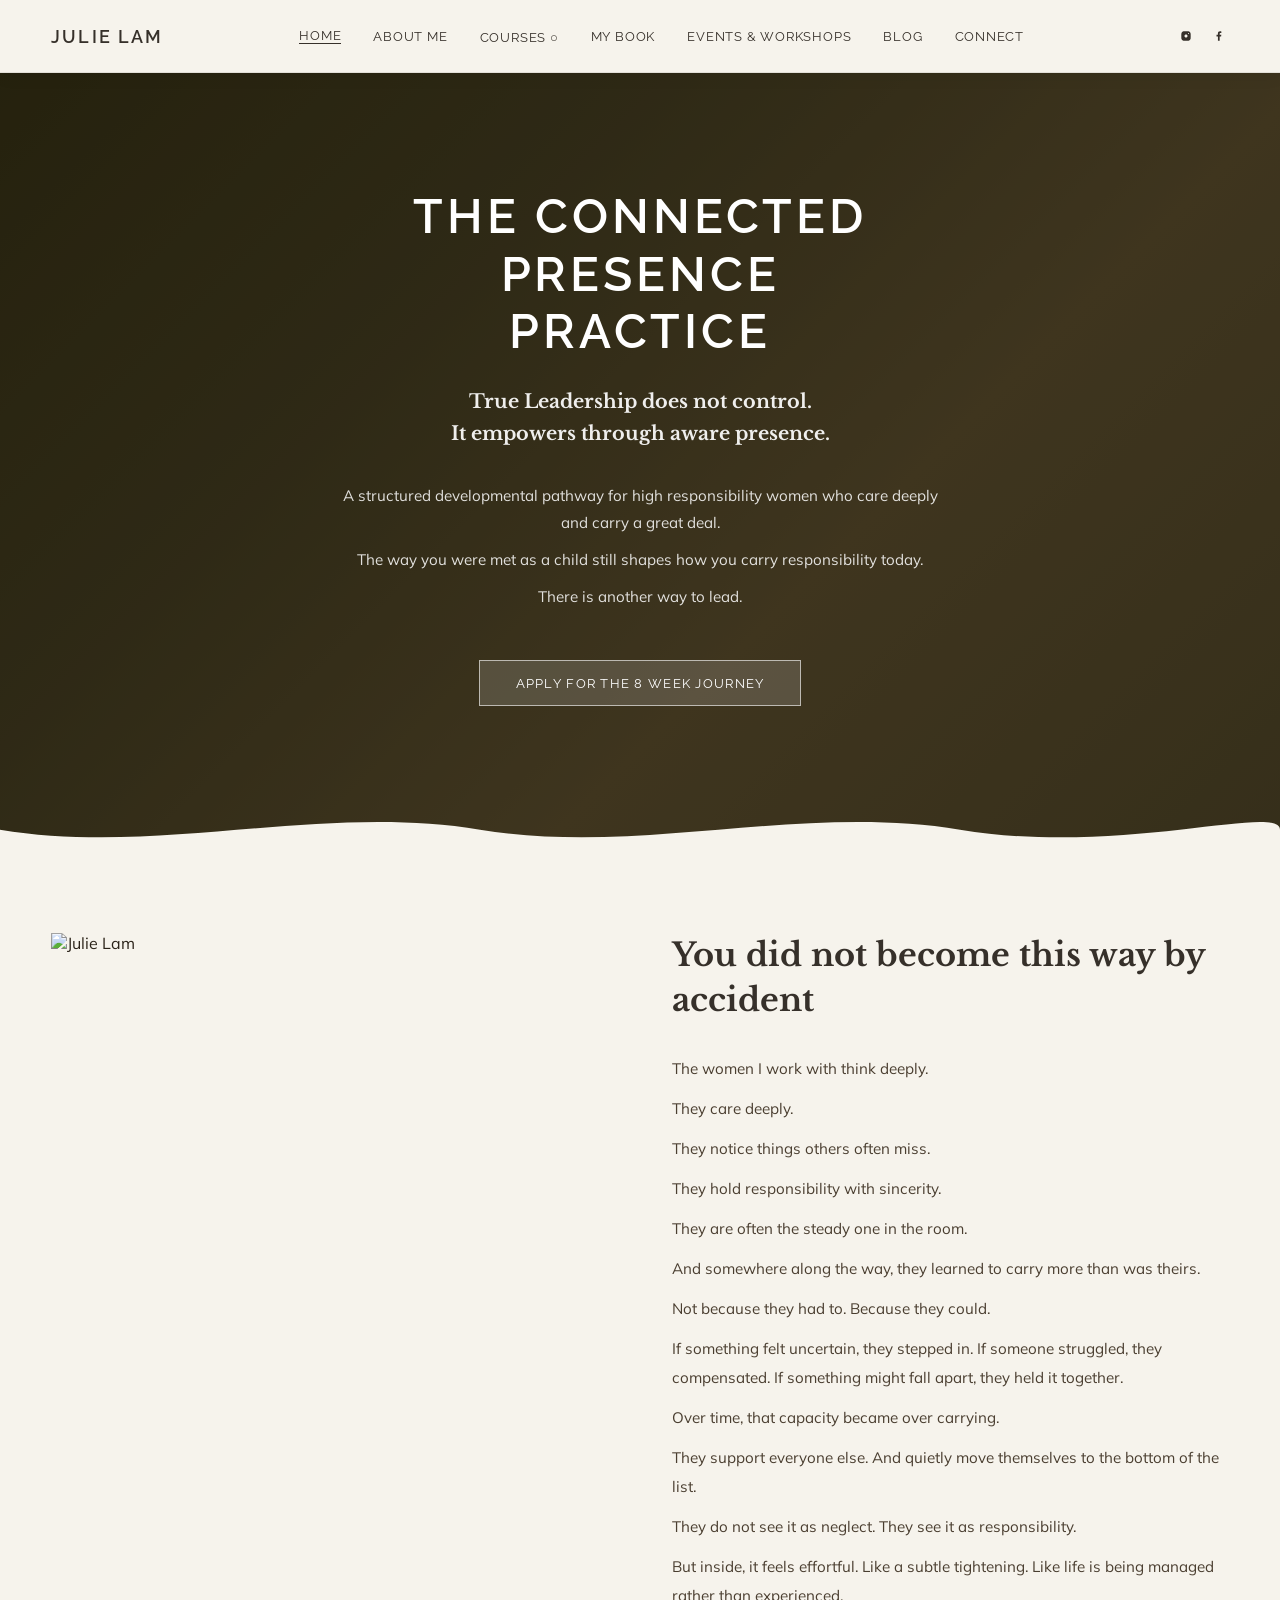
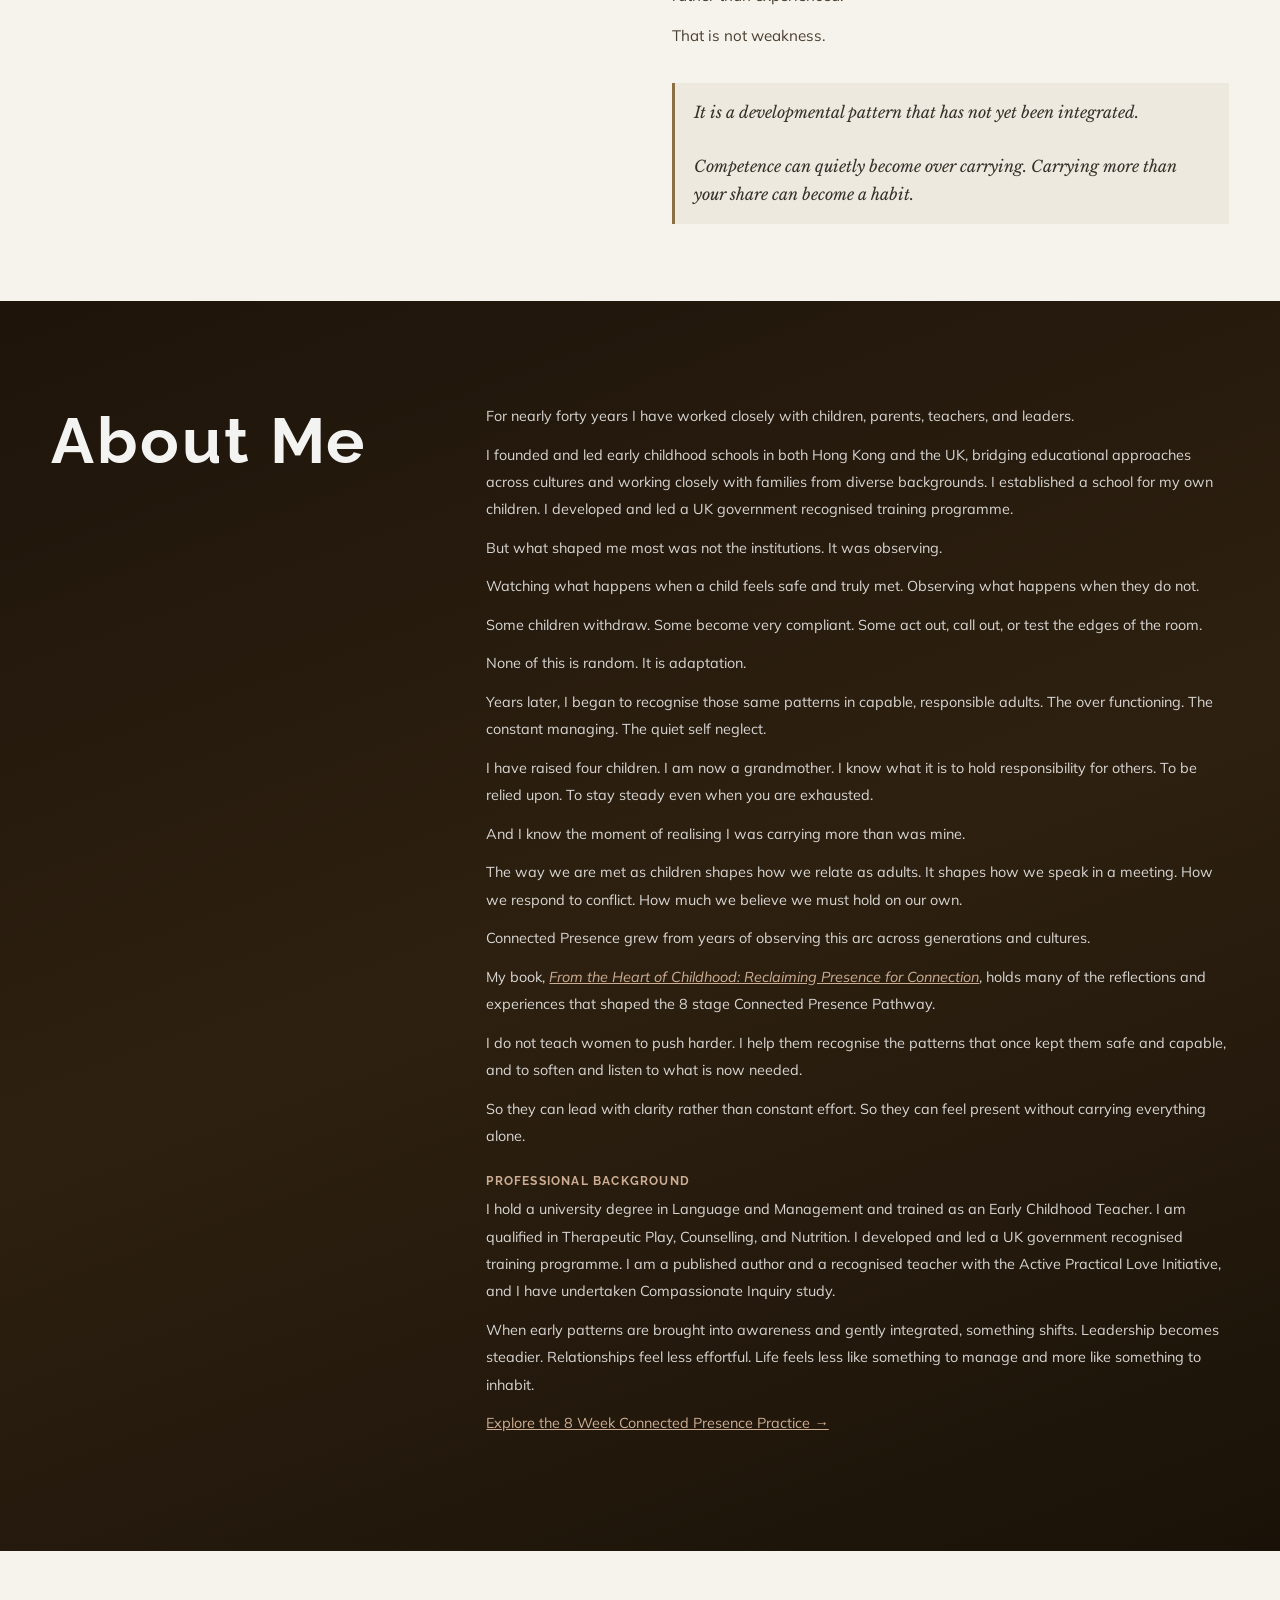
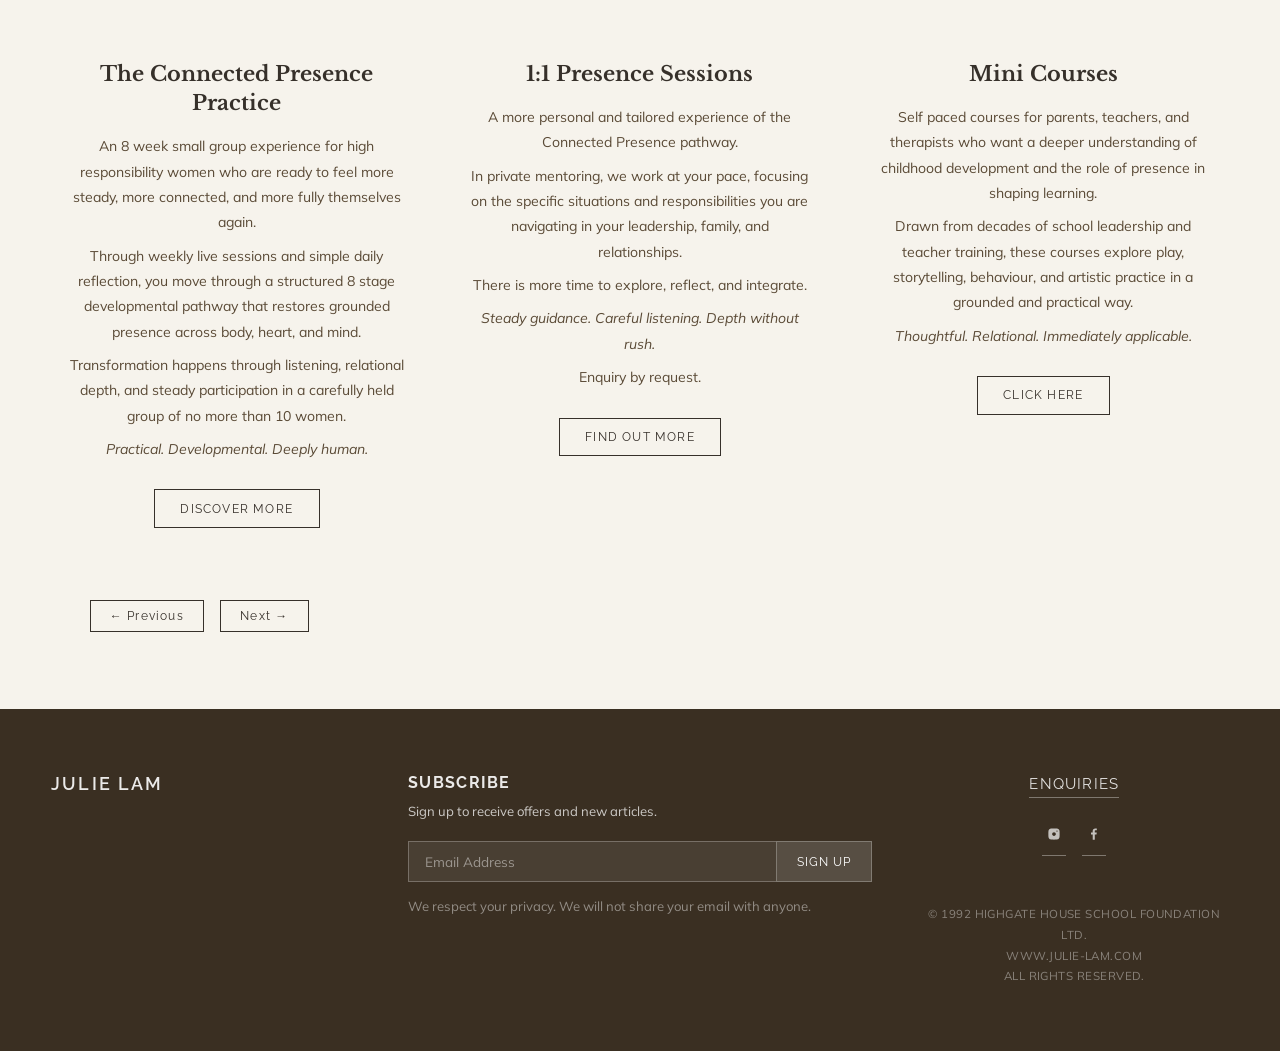
==== commit 35746644: "additional placeholder pages" ====
--- a/index.html
+++ b/index.html
@@ -7,272 +7,20 @@
   <link rel="preconnect" href="https://fonts.googleapis.com">
   <link rel="preconnect" href="https://fonts.gstatic.com" crossorigin>
   <link href="https://fonts.googleapis.com/css2?family=Libre+Baskerville:ital,wght@0,400;0,700;1,400&family=Mulish:wght@300;400;500&family=Raleway:wght@400;500;600&display=swap" rel="stylesheet">
-  <style>
-    *, *::before, *::after { box-sizing: border-box; margin: 0; padding: 0; }
-
-    :root {
-      --warm-white: #f6f3ec;
-      --warm-brown: #36302a;
-      --mid-brown: #8b7046;
-      --light-tan: #cdae94;
-      --text-dark: #2a2218;
-      --serif: 'Libre Baskerville', Georgia, serif;
-      --sans: 'Mulish', sans-serif;
-      --display: 'Raleway', sans-serif;
-    }
-
-    html { scroll-behavior: smooth; }
-    body { font-family: var(--sans); color: var(--text-dark); background: var(--warm-white); overflow-x: hidden; }
-
-    /* ── HEADER ── */
-    header {
-      position: fixed; top: 0; left: 0; right: 0; z-index: 100;
-      background: var(--warm-white);
-      box-shadow: 0 2px 16px rgba(0,0,0,0.08);
-      border-bottom: 1px solid rgba(54,48,42,0.1);
-      transition: transform 0.3s ease;
-    }
-    .header-inner {
-      max-width: 1400px; margin: 0 auto;
-      display: flex; align-items: center; justify-content: space-between;
-      padding: 0 4vw;
-      height: 72px;
-    }
-    .logo {
-      font-family: var(--display); font-size: 1.1rem; font-weight: 600;
-      letter-spacing: 0.12em; text-transform: uppercase;
-      color: var(--warm-brown); text-decoration: none;
-    }
-    nav { display: flex; align-items: center; gap: 2rem; }
-    nav a, .nav-folder > button {
-      font-family: var(--display); font-size: 0.82rem; letter-spacing: 0.06em;
-      text-transform: uppercase; color: var(--warm-brown); text-decoration: none;
-      background: none; border: none; cursor: pointer; padding: 0;
-      transition: color 0.2s;
-    }
-    nav a:hover, .nav-folder > button:hover { color: var(--mid-brown); }
-    .nav-folder { position: relative; }
-    .dropdown {
-      display: none; position: absolute; top: calc(100% + 12px); left: 50%; transform: translateX(-50%);
-      background: var(--warm-white); border: 1px solid rgba(54,48,42,0.12);
-      box-shadow: 0 8px 32px rgba(0,0,0,0.1);
-      min-width: 240px; padding: 0.5rem 0;
-    }
-    .nav-folder:hover .dropdown { display: block; }
-    .dropdown a {
-      display: block; padding: 0.6rem 1.2rem;
-      font-size: 0.78rem; letter-spacing: 0.04em;
-      white-space: nowrap;
-    }
-    .dropdown a:hover { background: rgba(139,112,70,0.08); }
-    .social-links { display: flex; gap: 0.8rem; align-items: center; margin-left: 1rem; }
-    .social-links a { display: flex; align-items: center; color: var(--warm-brown); transition: color 0.2s; }
-    .social-links a:hover { color: var(--mid-brown); }
-    .social-links svg { width: 20px; height: 20px; }
-    .burger { display: none; background: none; border: none; cursor: pointer; padding: 0; flex-direction: column; gap: 5px; }
-    .burger span { display: block; width: 24px; height: 2px; background: var(--warm-brown); transition: all 0.3s; }
-    .mobile-menu {
-      display: none; position: fixed; inset: 0; background: var(--warm-white);
-      z-index: 99; padding: 6rem 2rem 2rem; flex-direction: column; gap: 1.5rem;
-    }
-    .mobile-menu.open { display: flex; }
-    .mobile-menu a { font-family: var(--display); font-size: 1.2rem; letter-spacing: 0.06em; text-transform: uppercase; color: var(--warm-brown); text-decoration: none; }
-
-    /* ── HERO ── */
-    .hero {
-      position: relative; min-height: 93vh;
-      display: flex; align-items: flex-start; justify-content: center;
-      padding-top: 140px; padding-bottom: 8vw;
-    }
-    .hero-bg {
-      position: absolute; inset: 0;
-      background: linear-gradient(135deg, #2a2010 0%, #3d3020 35%, #5a4530 65%, #4a3a28 100%);
-    }
-    .hero-overlay { position: absolute; inset: 0; background: rgba(30,35,10,0.45); }
-    .hero-content {
-      position: relative; z-index: 1;
-      max-width: 680px; padding: 3rem 2rem;
-      text-align: center;
-    }
-    .hero h1 {
-      font-family: var(--display); font-size: clamp(1.8rem, 4vw, 3rem);
-      font-weight: 600; letter-spacing: 0.08em; text-transform: uppercase;
-      color: #fff; line-height: 1.2; margin-bottom: 1.5rem;
-    }
-    .hero .tagline {
-      font-family: var(--serif); font-size: clamp(1rem, 1.8vw, 1.2rem);
-      color: rgba(255,255,255,0.92); line-height: 1.7;
-      margin-bottom: 2rem; font-style: italic;
-    }
-    .hero .tagline strong { font-style: normal; }
-    .hero p {
-      font-family: var(--sans); font-size: 0.95rem; color: rgba(255,255,255,0.85);
-      line-height: 1.8; margin-bottom: 0.6rem;
-    }
-    .hero-cta {
-      display: inline-block; margin-top: 2.5rem;
-      background: rgba(255,255,255,0.15); color: #fff;
-      border: 1px solid rgba(255,255,255,0.6);
-      font-family: var(--display); font-size: 0.8rem; letter-spacing: 0.1em;
-      text-transform: uppercase; text-decoration: none;
-      padding: 0.9rem 2.2rem;
-      transition: background 0.3s, border-color 0.3s;
-    }
-    .hero-cta:hover { background: rgba(255,255,255,0.28); border-color: #fff; }
-    .wavy-divider { position: absolute; bottom: 0; left: 0; width: 100%; overflow: hidden; line-height: 0; }
-    .wavy-divider svg { display: block; width: 100%; }
-
-    /* ── YOU DID NOT BECOME ── */
-    .about-intro { background: var(--warm-white); padding: 6vw 4vw; position: relative; }
-    .about-intro-grid {
-      max-width: 1200px; margin: 0 auto;
-      display: grid; grid-template-columns: 1fr 1fr; gap: 4rem; align-items: start;
-    }
-    .about-intro-img { width: 100%; aspect-ratio: 3/4; object-fit: cover; object-position: top; }
-    .about-intro-text h2 {
-      font-family: var(--serif); font-size: clamp(1.4rem, 2.5vw, 2rem);
-      color: var(--warm-brown); margin-bottom: 2rem; line-height: 1.4;
-    }
-    .about-intro-text p {
-      font-family: var(--sans); font-size: 0.95rem; line-height: 1.9;
-      color: #4a3e30; margin-bottom: 0.7rem;
-    }
-    .highlight-text {
-      background: rgba(139,112,70,0.08); border-left: 3px solid var(--mid-brown);
-      padding: 1rem 1.2rem; margin-top: 2rem;
-      font-family: var(--serif); font-style: italic; font-size: 1rem;
-      color: var(--warm-brown); line-height: 1.7;
-    }
-
-    /* ── ABOUT ME ── */
-    .about-section {
-      position: relative; padding: 8vw 4vw;
-      background: linear-gradient(160deg, #1e140a 0%, #2d2010 50%, #1a1208 100%);
-    }
-    .about-section-inner { position: relative; z-index: 1; max-width: 1200px; margin: 0 auto; }
-    .about-section h2 {
-      font-family: var(--display); font-size: clamp(2.5rem, 5vw, 4rem);
-      color: rgba(255,255,255,0.95); margin-bottom: 2rem; letter-spacing: 0.04em;
-    }
-    .about-columns {
-      display: grid; grid-template-columns: 1fr 2fr; gap: 4rem; align-items: start;
-    }
-    .about-text p {
-      font-family: var(--sans); font-size: 0.9rem; line-height: 1.9;
-      color: rgba(255,255,255,0.82); margin-bottom: 0.7rem;
-    }
-    .about-text a { color: var(--light-tan); }
-    .about-text strong {
-      display: block; margin-top: 1.5rem; margin-bottom: 0.5rem;
-      font-family: var(--display); font-size: 0.75rem; letter-spacing: 0.1em;
-      text-transform: uppercase; color: var(--light-tan);
-    }
-
-    /* ── COURSES ── */
-    .courses { background: var(--warm-white); padding: 6vw 4vw; }
-    .courses-inner { max-width: 1200px; margin: 0 auto; }
-    .carousel-wrapper { position: relative; overflow: hidden; }
-    .carousel-track {
-      display: grid; grid-template-columns: repeat(3, 1fr); gap: 2rem;
-    }
-    .course-card { text-align: center; padding: 2rem 1rem; }
-    .course-card h2 {
-      font-family: var(--serif); font-size: 1.3rem; color: var(--warm-brown);
-      margin-bottom: 1rem; line-height: 1.4;
-    }
-    .course-card p { font-size: 0.88rem; line-height: 1.8; color: #5a4a36; margin-bottom: 0.5rem; }
-    .course-btn {
-      display: inline-block; margin-top: 1.2rem;
-      border: 1px solid var(--warm-brown); color: var(--warm-brown);
-      font-family: var(--display); font-size: 0.75rem; letter-spacing: 0.1em;
-      text-transform: uppercase; text-decoration: none;
-      padding: 0.7rem 1.6rem;
-      transition: background 0.25s, color 0.25s;
-    }
-    .course-btn:hover { background: var(--warm-brown); color: var(--warm-white); }
-    .carousel-nav {
-      display: flex; gap: 1rem; margin-top: 2.5rem; justify-content: flex-start;
-      padding-left: 3vw;
-    }
-    .carousel-btn {
-      background: none; border: 1px solid var(--warm-brown); padding: 0.5rem 1.2rem;
-      cursor: pointer; font-family: var(--display); font-size: 0.75rem;
-      letter-spacing: 0.1em; color: var(--warm-brown); transition: all 0.25s;
-    }
-    .carousel-btn:hover { background: var(--warm-brown); color: var(--warm-white); }
-
-    /* ── FOOTER ── */
-    footer {
-      background: #3a2f22; color: rgba(255,255,255,0.75);
-      padding: 5vw 4vw;
-    }
-    .footer-grid {
-      max-width: 1200px; margin: 0 auto;
-      display: grid; grid-template-columns: 1fr 1.5fr 1fr; gap: 3rem; align-items: start;
-    }
-    .footer-brand {
-      font-family: var(--display); font-size: 1.1rem; font-weight: 600;
-      letter-spacing: 0.12em; text-transform: uppercase;
-      color: rgba(255,255,255,0.9);
-    }
-    .footer-subscribe h3 {
-      font-family: var(--display); font-size: 1rem; letter-spacing: 0.08em;
-      text-transform: uppercase; color: rgba(255,255,255,0.9); margin-bottom: 0.5rem;
-    }
-    .footer-subscribe p { font-size: 0.82rem; margin-bottom: 1.2rem; line-height: 1.7; }
-    .subscribe-form { display: flex; gap: 0; }
-    .subscribe-form input {
-      flex: 1; padding: 0.7rem 1rem; background: rgba(255,255,255,0.08);
-      border: 1px solid rgba(255,255,255,0.25); border-right: none;
-      color: #fff; font-family: var(--sans); font-size: 0.85rem;
-      outline: none;
-    }
-    .subscribe-form input::placeholder { color: rgba(255,255,255,0.45); }
-    .subscribe-form button {
-      padding: 0.7rem 1.2rem; background: rgba(255,255,255,0.15);
-      border: 1px solid rgba(255,255,255,0.25); color: #fff;
-      font-family: var(--display); font-size: 0.72rem; letter-spacing: 0.1em;
-      text-transform: uppercase; cursor: pointer; transition: background 0.25s;
-    }
-    .subscribe-form button:hover { background: rgba(255,255,255,0.28); }
-    .footer-note { font-size: 0.75rem; color: rgba(255,255,255,0.45); margin-top: 0.8rem; line-height: 1.6; }
-    .footer-right { text-align: center; }
-    .footer-right a {
-      font-family: var(--display); font-size: 0.95rem;
-      letter-spacing: 0.08em; text-transform: uppercase;
-      color: rgba(255,255,255,0.85); text-decoration: none;
-      border-bottom: 1px solid rgba(255,255,255,0.35);
-      padding-bottom: 0.3rem; margin-bottom: 1.5rem;
-      display: inline-block;
-    }
-    .footer-social { display: flex; gap: 1rem; justify-content: center; margin-bottom: 1.5rem; }
-    .footer-social a { color: rgba(255,255,255,0.7); transition: color 0.2s; }
-    .footer-social a:hover { color: #fff; }
-    .footer-social svg { width: 24px; height: 24px; }
-    .copyright { font-size: 0.72rem; color: rgba(255,255,255,0.4); letter-spacing: 0.04em; line-height: 1.8; }
-
-    /* ── RESPONSIVE ── */
-    @media (max-width: 900px) {
-      .about-intro-grid { grid-template-columns: 1fr; }
-      .about-columns { grid-template-columns: 1fr; }
-      .carousel-track { grid-template-columns: 1fr; }
-      .footer-grid { grid-template-columns: 1fr; }
-      nav, .social-links { display: none; }
-      .burger { display: flex; }
-    }
-    @media (max-width: 600px) {
-      .hero-content { padding: 2rem 1.2rem; }
-    }
-  </style>
+  <link rel="stylesheet" href="css/base.css">
+  <link rel="stylesheet" href="css/header.css">
+  <link rel="stylesheet" href="css/footer.css">
+  <link rel="stylesheet" href="css/home.css">
 </head>
 <body>
 
 <!-- HEADER -->
 <header id="header">
   <div class="header-inner">
-    <a class="logo" href="#">Julie Lam</a>
+    <a class="logo" href="index.html">Julie Lam</a>
     <nav>
-      <a href="#">Home</a>
+      <a href="index.html" class="active">Home</a>
+      <a href="about.html">About Me</a>
       <div class="nav-folder">
         <button>Courses ○</button>
         <div class="dropdown">
@@ -284,7 +32,7 @@
       </div>
       <a href="book.html">My Book</a>
       <a href="#">Events &amp; Workshops</a>
-      <a href="#">Blog</a>
+      <a href="blog.html">Blog</a>
       <a href="#">Connect</a>
     </nav>
     <div class="social-links">
@@ -303,11 +51,12 @@
 
 <!-- MOBILE MENU -->
 <div class="mobile-menu" id="mobileMenu">
-  <a href="#">Home</a>
-  <a href="#">Courses</a>
-  <a href="#">My Book</a>
+  <a href="index.html">Home</a>
+  <a href="about.html">About Me</a>
+  <a href="courses.html">Courses</a>
+  <a href="book.html">My Book</a>
   <a href="#">Events &amp; Workshops</a>
-  <a href="#">Blog</a>
+  <a href="blog.html">Blog</a>
   <a href="#">Connect</a>
 </div>
 
@@ -378,7 +127,7 @@
         <p>And I know the moment of realising I was carrying more than was mine.</p>
         <p>The way we are met as children shapes how we relate as adults. It shapes how we speak in a meeting. How we respond to conflict. How much we believe we must hold on our own.</p>
         <p>Connected Presence grew from years of observing this arc across generations and cultures.</p>
-        <p>My book, <a href="#"><em>From the Heart of Childhood: Reclaiming Presence for Connection</em></a>, holds many of the reflections and experiences that shaped the 8 stage Connected Presence Pathway.</p>
+        <p>My book, <a href="book.html"><em>From the Heart of Childhood: Reclaiming Presence for Connection</em></a>, holds many of the reflections and experiences that shaped the 8 stage Connected Presence Pathway.</p>
         <p>I do not teach women to push harder. I help them recognise the patterns that once kept them safe and capable, and to soften and listen to what is now needed.</p>
         <p>So they can lead with clarity rather than constant effort. So they can feel present without carrying everything alone.</p>
         <strong>Professional Background</strong>
@@ -470,12 +219,10 @@
 </footer>
 
 <script>
-  // Mobile menu
   const burgerBtn = document.getElementById('burgerBtn');
   const mobileMenu = document.getElementById('mobileMenu');
   burgerBtn.addEventListener('click', () => mobileMenu.classList.toggle('open'));
 
-  // Simple carousel: show/hide 4th card
   let showing4 = false;
   document.getElementById('nextBtn').addEventListener('click', () => {
     const c4 = document.getElementById('course4');
@@ -486,7 +233,6 @@
     if (showing4) { c4.style.display = 'none'; showing4 = false; }
   });
 
-  // Sticky header hide on scroll down
   let lastY = 0;
   window.addEventListener('scroll', () => {
     const y = window.scrollY;
--- a/css/base.css
+++ b/css/base.css
@@ -0,0 +1,83 @@
+/* ── RESET & VARIABLES ── */
+*, *::before, *::after { box-sizing: border-box; margin: 0; padding: 0; }
+
+:root {
+  --warm-white: #f6f3ec;
+  --warm-brown: #36302a;
+  --mid-brown: #8b7046;
+  --light-tan: #cdae94;
+  --text-dark: #2a2218;
+  --serif: 'Libre Baskerville', Georgia, serif;
+  --sans: 'Mulish', sans-serif;
+  --display: 'Raleway', sans-serif;
+}
+
+html { scroll-behavior: smooth; }
+body { font-family: var(--sans); color: var(--text-dark); background: var(--warm-white); overflow-x: hidden; }
+
+/* ── SHARED UTILITIES ── */
+.section-label {
+  font-family: var(--display); font-size: 0.72rem; letter-spacing: 0.18em;
+  text-transform: uppercase; color: var(--mid-brown); margin-bottom: 1.5rem;
+}
+
+.btn-primary {
+  display: inline-block; background: var(--mid-brown); color: #fff;
+  font-family: var(--display); font-size: 0.78rem; letter-spacing: 0.1em;
+  text-transform: uppercase; text-decoration: none;
+  padding: 0.9rem 2rem; border: 1px solid var(--mid-brown);
+  transition: background 0.3s, border-color 0.3s;
+}
+.btn-primary:hover { background: var(--light-tan); border-color: var(--light-tan); color: var(--warm-brown); }
+
+.btn-outline-light {
+  display: inline-block; background: transparent; color: rgba(255,255,255,0.88);
+  font-family: var(--display); font-size: 0.78rem; letter-spacing: 0.1em;
+  text-transform: uppercase; text-decoration: none;
+  padding: 0.9rem 2rem; border: 1px solid rgba(255,255,255,0.5);
+  transition: background 0.3s, border-color 0.3s;
+}
+.btn-outline-light:hover { background: rgba(255,255,255,0.1); border-color: rgba(255,255,255,0.9); }
+
+.btn-outline-dark {
+  display: inline-block; background: transparent; color: var(--warm-brown);
+  font-family: var(--display); font-size: 0.78rem; letter-spacing: 0.1em;
+  text-transform: uppercase; text-decoration: none;
+  padding: 0.9rem 2rem; border: 1px solid var(--warm-brown);
+  transition: background 0.3s;
+}
+.btn-outline-dark:hover { background: var(--warm-brown); color: var(--warm-white); }
+
+.cta-group { display: flex; gap: 1rem; flex-wrap: wrap; }
+.cta-group--center { justify-content: center; }
+
+/* ── PAGE HERO (shared by interior pages) ── */
+.page-hero {
+  padding-top: 72px;
+  background: linear-gradient(160deg, #1e140a 0%, #2d2010 50%, #1a1208 100%);
+  padding-bottom: 5vw;
+}
+.page-hero-inner {
+  max-width: 900px; margin: 0 auto; padding: 5vw 4vw 0;
+}
+.page-hero-inner h1 {
+  font-family: var(--display); font-size: clamp(2rem, 4vw, 3.2rem);
+  font-weight: 600; letter-spacing: 0.06em; text-transform: uppercase;
+  color: rgba(255,255,255,0.95); line-height: 1.2; margin-bottom: 1rem;
+}
+.page-hero-inner p {
+  font-family: var(--serif); font-style: italic;
+  font-size: clamp(0.95rem, 1.6vw, 1.1rem); color: var(--light-tan); line-height: 1.7;
+}
+
+/* ── PAGE BODY (shared by interior pages) ── */
+.page-body { background: var(--warm-white); padding: 7vw 4vw; }
+.page-body-inner { max-width: 900px; margin: 0 auto; }
+.page-body-inner h2 {
+  font-family: var(--serif); font-size: clamp(1.3rem, 2vw, 1.7rem);
+  color: var(--warm-brown); line-height: 1.4; margin-bottom: 1.5rem;
+}
+.page-body-inner p {
+  font-family: var(--sans); font-size: 0.95rem; line-height: 1.9;
+  color: #4a3e30; margin-bottom: 1rem;
+}
--- a/css/header.css
+++ b/css/header.css
@@ -0,0 +1,62 @@
+/* ── HEADER ── */
+header {
+  position: fixed; top: 0; left: 0; right: 0; z-index: 100;
+  background: var(--warm-white);
+  box-shadow: 0 2px 16px rgba(0,0,0,0.08);
+  border-bottom: 1px solid rgba(54,48,42,0.1);
+  transition: transform 0.3s ease;
+}
+.header-inner {
+  max-width: 1400px; margin: 0 auto;
+  display: flex; align-items: center; justify-content: space-between;
+  padding: 0 4vw; height: 72px;
+}
+.logo {
+  font-family: var(--display); font-size: 1.1rem; font-weight: 600;
+  letter-spacing: 0.12em; text-transform: uppercase;
+  color: var(--warm-brown); text-decoration: none;
+}
+
+/* ── NAV ── */
+nav { display: flex; align-items: center; gap: 2rem; }
+nav a, .nav-folder > button {
+  font-family: var(--display); font-size: 0.82rem; letter-spacing: 0.06em;
+  text-transform: uppercase; color: var(--warm-brown); text-decoration: none;
+  background: none; border: none; cursor: pointer; padding: 0; transition: color 0.2s;
+}
+nav a:hover, .nav-folder > button:hover { color: var(--mid-brown); }
+nav a.active { border-bottom: 1px solid var(--warm-brown); }
+.nav-folder { position: relative; }
+.dropdown {
+  display: none; position: absolute; top: calc(100% + 12px); left: 50%; transform: translateX(-50%);
+  background: var(--warm-white); border: 1px solid rgba(54,48,42,0.12);
+  box-shadow: 0 8px 32px rgba(0,0,0,0.1); min-width: 240px; padding: 0.5rem 0;
+}
+.nav-folder:hover .dropdown { display: block; }
+.dropdown a { display: block; padding: 0.6rem 1.2rem; font-size: 0.78rem; letter-spacing: 0.04em; white-space: nowrap; }
+.dropdown a:hover { background: rgba(139,112,70,0.08); }
+
+/* ── SOCIAL & BURGER ── */
+.social-links { display: flex; gap: 0.8rem; align-items: center; margin-left: 1rem; }
+.social-links a { display: flex; align-items: center; color: var(--warm-brown); transition: color 0.2s; }
+.social-links a:hover { color: var(--mid-brown); }
+.social-links svg { width: 20px; height: 20px; }
+.burger { display: none; background: none; border: none; cursor: pointer; padding: 0; flex-direction: column; gap: 5px; }
+.burger span { display: block; width: 24px; height: 2px; background: var(--warm-brown); transition: all 0.3s; }
+
+/* ── MOBILE MENU ── */
+.mobile-menu {
+  display: none; position: fixed; inset: 0; background: var(--warm-white);
+  z-index: 99; padding: 6rem 2rem 2rem; flex-direction: column; gap: 1.5rem;
+}
+.mobile-menu.open { display: flex; }
+.mobile-menu a {
+  font-family: var(--display); font-size: 1.2rem; letter-spacing: 0.06em;
+  text-transform: uppercase; color: var(--warm-brown); text-decoration: none;
+}
+
+/* ── RESPONSIVE ── */
+@media (max-width: 900px) {
+  nav, .social-links { display: none; }
+  .burger { display: flex; }
+}
--- a/css/footer.css
+++ b/css/footer.css
@@ -0,0 +1,47 @@
+/* ── FOOTER ── */
+footer { background: #3a2f22; color: rgba(255,255,255,0.75); padding: 5vw 4vw; }
+.footer-grid {
+  max-width: 1200px; margin: 0 auto;
+  display: grid; grid-template-columns: 1fr 1.5fr 1fr; gap: 3rem; align-items: start;
+}
+.footer-brand {
+  font-family: var(--display); font-size: 1.1rem; font-weight: 600;
+  letter-spacing: 0.12em; text-transform: uppercase; color: rgba(255,255,255,0.9);
+}
+.footer-subscribe h3 {
+  font-family: var(--display); font-size: 1rem; letter-spacing: 0.08em;
+  text-transform: uppercase; color: rgba(255,255,255,0.9); margin-bottom: 0.5rem;
+}
+.footer-subscribe p { font-size: 0.82rem; margin-bottom: 1.2rem; line-height: 1.7; }
+.subscribe-form { display: flex; }
+.subscribe-form input {
+  flex: 1; padding: 0.7rem 1rem; background: rgba(255,255,255,0.08);
+  border: 1px solid rgba(255,255,255,0.25); border-right: none;
+  color: #fff; font-family: var(--sans); font-size: 0.85rem; outline: none;
+}
+.subscribe-form input::placeholder { color: rgba(255,255,255,0.45); }
+.subscribe-form button {
+  padding: 0.7rem 1.2rem; background: rgba(255,255,255,0.15);
+  border: 1px solid rgba(255,255,255,0.25); color: #fff;
+  font-family: var(--display); font-size: 0.72rem; letter-spacing: 0.1em;
+  text-transform: uppercase; cursor: pointer; transition: background 0.25s;
+}
+.subscribe-form button:hover { background: rgba(255,255,255,0.28); }
+.footer-note { font-size: 0.75rem; color: rgba(255,255,255,0.45); margin-top: 0.8rem; line-height: 1.6; }
+.footer-right { text-align: center; }
+.footer-right a {
+  font-family: var(--display); font-size: 0.95rem; letter-spacing: 0.08em;
+  text-transform: uppercase; color: rgba(255,255,255,0.85); text-decoration: none;
+  border-bottom: 1px solid rgba(255,255,255,0.35); padding-bottom: 0.3rem;
+  margin-bottom: 1.5rem; display: inline-block;
+}
+.footer-social { display: flex; gap: 1rem; justify-content: center; margin-bottom: 1.5rem; }
+.footer-social a { color: rgba(255,255,255,0.7); transition: color 0.2s; }
+.footer-social a:hover { color: #fff; }
+.footer-social svg { width: 24px; height: 24px; }
+.copyright { font-size: 0.72rem; color: rgba(255,255,255,0.4); letter-spacing: 0.04em; line-height: 1.8; }
+
+/* ── RESPONSIVE ── */
+@media (max-width: 900px) {
+  .footer-grid { grid-template-columns: 1fr; }
+}
--- a/css/home.css
+++ b/css/home.css
@@ -0,0 +1,125 @@
+/* ── HERO ── */
+.hero {
+  position: relative; min-height: 93vh;
+  display: flex; align-items: flex-start; justify-content: center;
+  padding-top: 140px; padding-bottom: 8vw;
+}
+.hero-bg {
+  position: absolute; inset: 0;
+  background: linear-gradient(135deg, #2a2010 0%, #3d3020 35%, #5a4530 65%, #4a3a28 100%);
+}
+.hero-overlay { position: absolute; inset: 0; background: rgba(30,35,10,0.45); }
+.hero-content {
+  position: relative; z-index: 1;
+  max-width: 680px; padding: 3rem 2rem; text-align: center;
+}
+.hero h1 {
+  font-family: var(--display); font-size: clamp(1.8rem, 4vw, 3rem);
+  font-weight: 600; letter-spacing: 0.08em; text-transform: uppercase;
+  color: #fff; line-height: 1.2; margin-bottom: 1.5rem;
+}
+.hero .tagline {
+  font-family: var(--serif); font-size: clamp(1rem, 1.8vw, 1.2rem);
+  color: rgba(255,255,255,0.92); line-height: 1.7; margin-bottom: 2rem; font-style: italic;
+}
+.hero .tagline strong { font-style: normal; }
+.hero p {
+  font-family: var(--sans); font-size: 0.95rem; color: rgba(255,255,255,0.85);
+  line-height: 1.8; margin-bottom: 0.6rem;
+}
+.hero-cta {
+  display: inline-block; margin-top: 2.5rem;
+  background: rgba(255,255,255,0.15); color: #fff;
+  border: 1px solid rgba(255,255,255,0.6);
+  font-family: var(--display); font-size: 0.8rem; letter-spacing: 0.1em;
+  text-transform: uppercase; text-decoration: none; padding: 0.9rem 2.2rem;
+  transition: background 0.3s, border-color 0.3s;
+}
+.hero-cta:hover { background: rgba(255,255,255,0.28); border-color: #fff; }
+.wavy-divider { position: absolute; bottom: 0; left: 0; width: 100%; overflow: hidden; line-height: 0; }
+.wavy-divider svg { display: block; width: 100%; }
+
+/* ── ABOUT INTRO ── */
+.about-intro { background: var(--warm-white); padding: 6vw 4vw; position: relative; }
+.about-intro-grid {
+  max-width: 1200px; margin: 0 auto;
+  display: grid; grid-template-columns: 1fr 1fr; gap: 4rem; align-items: start;
+}
+.about-intro-img { width: 100%; aspect-ratio: 3/4; object-fit: cover; object-position: top; }
+.about-intro-text h2 {
+  font-family: var(--serif); font-size: clamp(1.4rem, 2.5vw, 2rem);
+  color: var(--warm-brown); margin-bottom: 2rem; line-height: 1.4;
+}
+.about-intro-text p {
+  font-family: var(--sans); font-size: 0.95rem; line-height: 1.9;
+  color: #4a3e30; margin-bottom: 0.7rem;
+}
+.highlight-text {
+  background: rgba(139,112,70,0.08); border-left: 3px solid var(--mid-brown);
+  padding: 1rem 1.2rem; margin-top: 2rem;
+  font-family: var(--serif); font-style: italic; font-size: 1rem;
+  color: var(--warm-brown); line-height: 1.7;
+}
+
+/* ── ABOUT SECTION (dark) ── */
+.about-section {
+  position: relative; padding: 8vw 4vw;
+  background: linear-gradient(160deg, #1e140a 0%, #2d2010 50%, #1a1208 100%);
+}
+.about-section-inner { position: relative; z-index: 1; max-width: 1200px; margin: 0 auto; }
+.about-section h2 {
+  font-family: var(--display); font-size: clamp(2.5rem, 5vw, 4rem);
+  color: rgba(255,255,255,0.95); margin-bottom: 2rem; letter-spacing: 0.04em;
+}
+.about-columns {
+  display: grid; grid-template-columns: 1fr 2fr; gap: 4rem; align-items: start;
+}
+.about-text p {
+  font-family: var(--sans); font-size: 0.9rem; line-height: 1.9;
+  color: rgba(255,255,255,0.82); margin-bottom: 0.7rem;
+}
+.about-text a { color: var(--light-tan); }
+.about-text strong {
+  display: block; margin-top: 1.5rem; margin-bottom: 0.5rem;
+  font-family: var(--display); font-size: 0.75rem; letter-spacing: 0.1em;
+  text-transform: uppercase; color: var(--light-tan);
+}
+
+/* ── COURSES ── */
+.courses { background: var(--warm-white); padding: 6vw 4vw; }
+.courses-inner { max-width: 1200px; margin: 0 auto; }
+.carousel-track { display: grid; grid-template-columns: repeat(3, 1fr); gap: 2rem; }
+.course-card { text-align: center; padding: 2rem 1rem; }
+.course-card h2 {
+  font-family: var(--serif); font-size: 1.3rem; color: var(--warm-brown);
+  margin-bottom: 1rem; line-height: 1.4;
+}
+.course-card p { font-size: 0.88rem; line-height: 1.8; color: #5a4a36; margin-bottom: 0.5rem; }
+.course-btn {
+  display: inline-block; margin-top: 1.2rem;
+  border: 1px solid var(--warm-brown); color: var(--warm-brown);
+  font-family: var(--display); font-size: 0.75rem; letter-spacing: 0.1em;
+  text-transform: uppercase; text-decoration: none; padding: 0.7rem 1.6rem;
+  transition: background 0.25s, color 0.25s;
+}
+.course-btn:hover { background: var(--warm-brown); color: var(--warm-white); }
+.carousel-nav {
+  display: flex; gap: 1rem; margin-top: 2.5rem;
+  justify-content: flex-start; padding-left: 3vw;
+}
+.carousel-btn {
+  background: none; border: 1px solid var(--warm-brown); padding: 0.5rem 1.2rem;
+  cursor: pointer; font-family: var(--display); font-size: 0.75rem;
+  letter-spacing: 0.1em; color: var(--warm-brown); transition: all 0.25s;
+}
+.carousel-btn:hover { background: var(--warm-brown); color: var(--warm-white); }
+
+/* ── RESPONSIVE ── */
+@media (max-width: 900px) {
+  .about-intro-grid { grid-template-columns: 1fr; }
+  .about-columns { grid-template-columns: 1fr; }
+  .carousel-track { grid-template-columns: 1fr; }
+}
+@media (max-width: 600px) {
+  .hero-content { padding: 2rem 1.2rem; }
+}
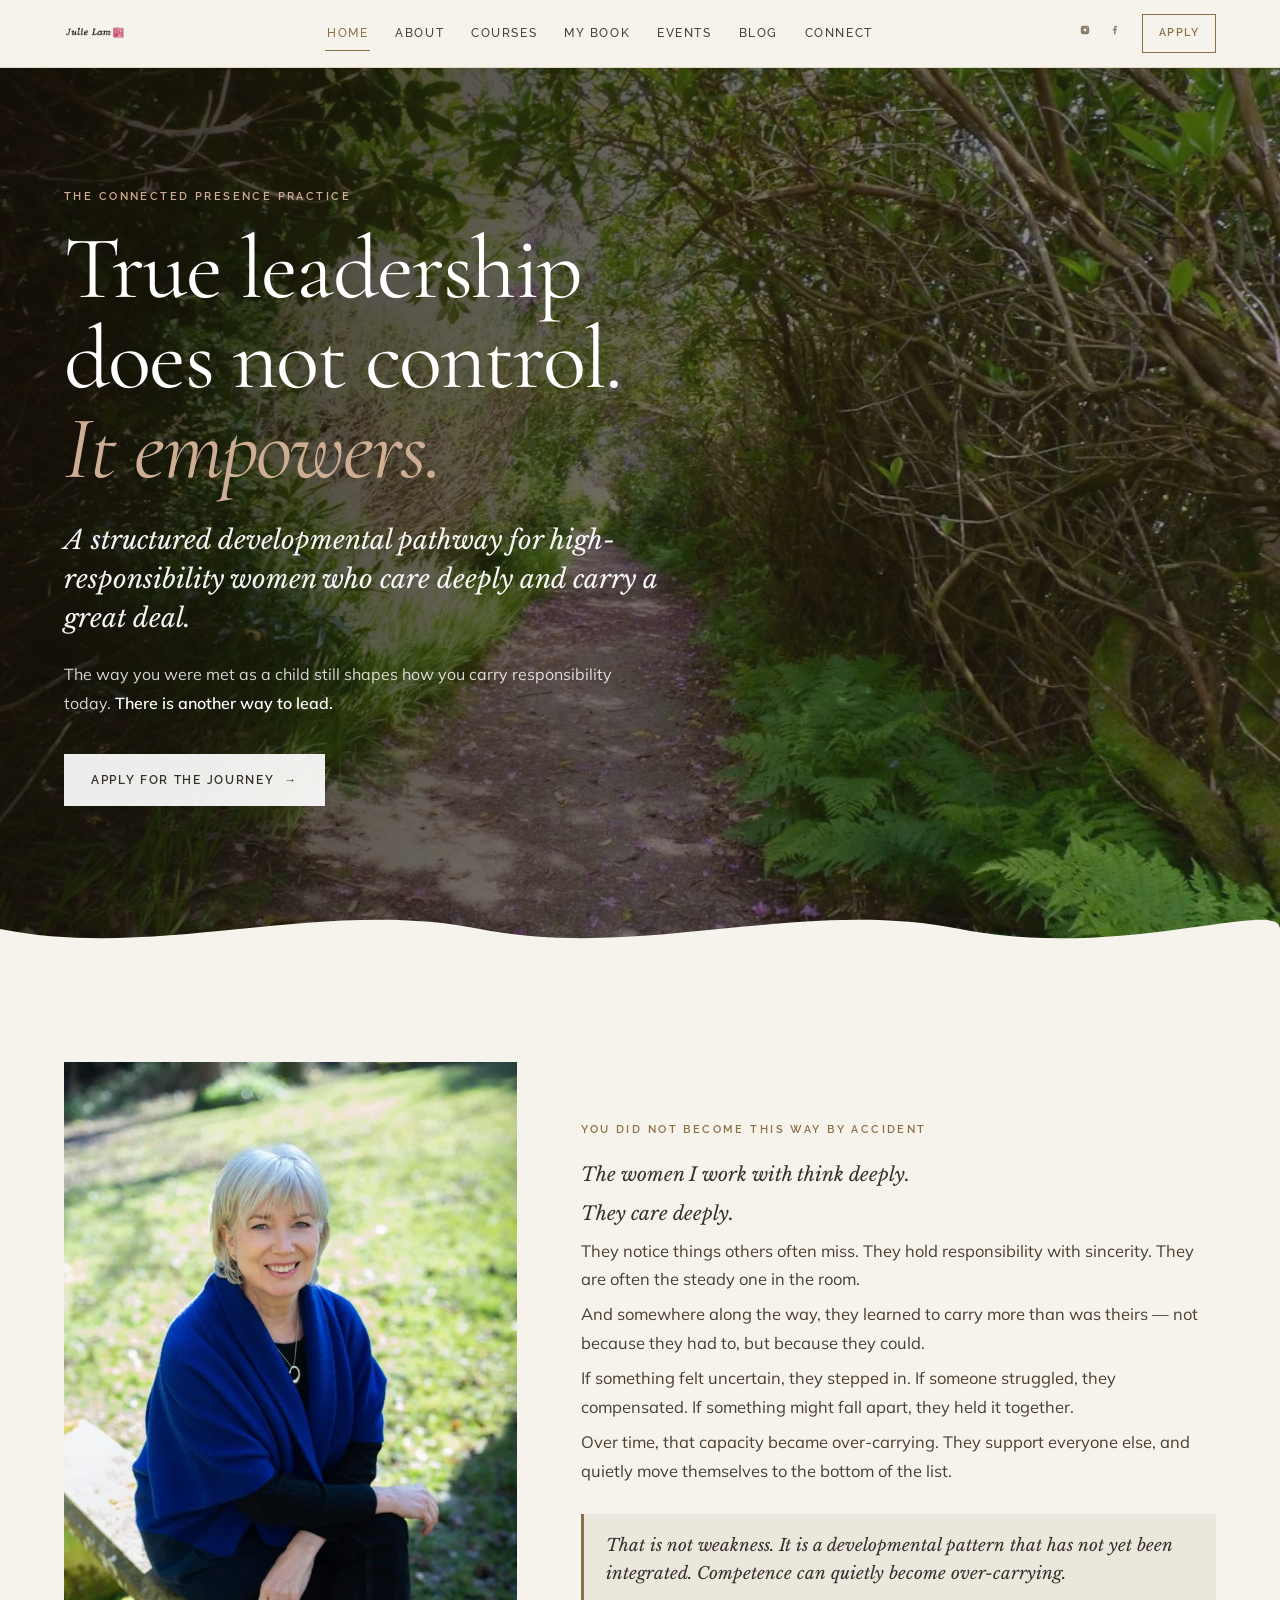
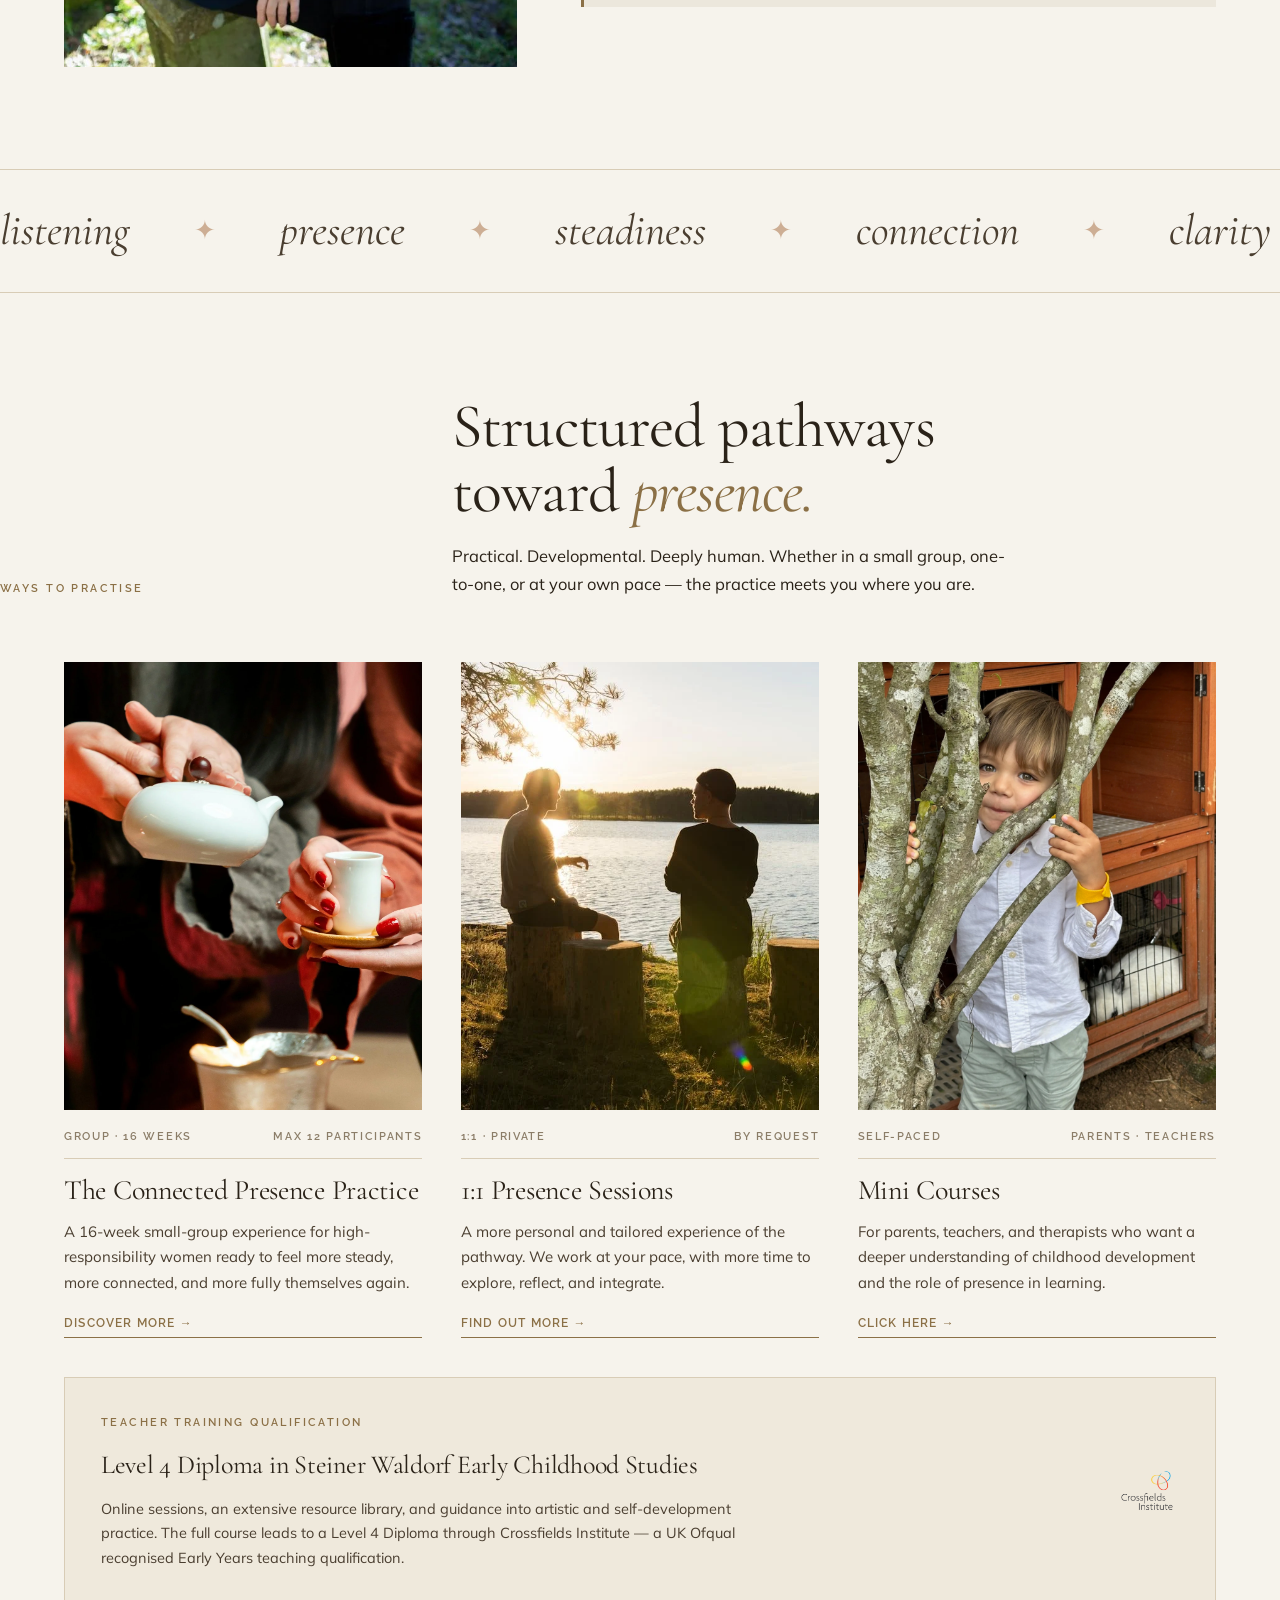
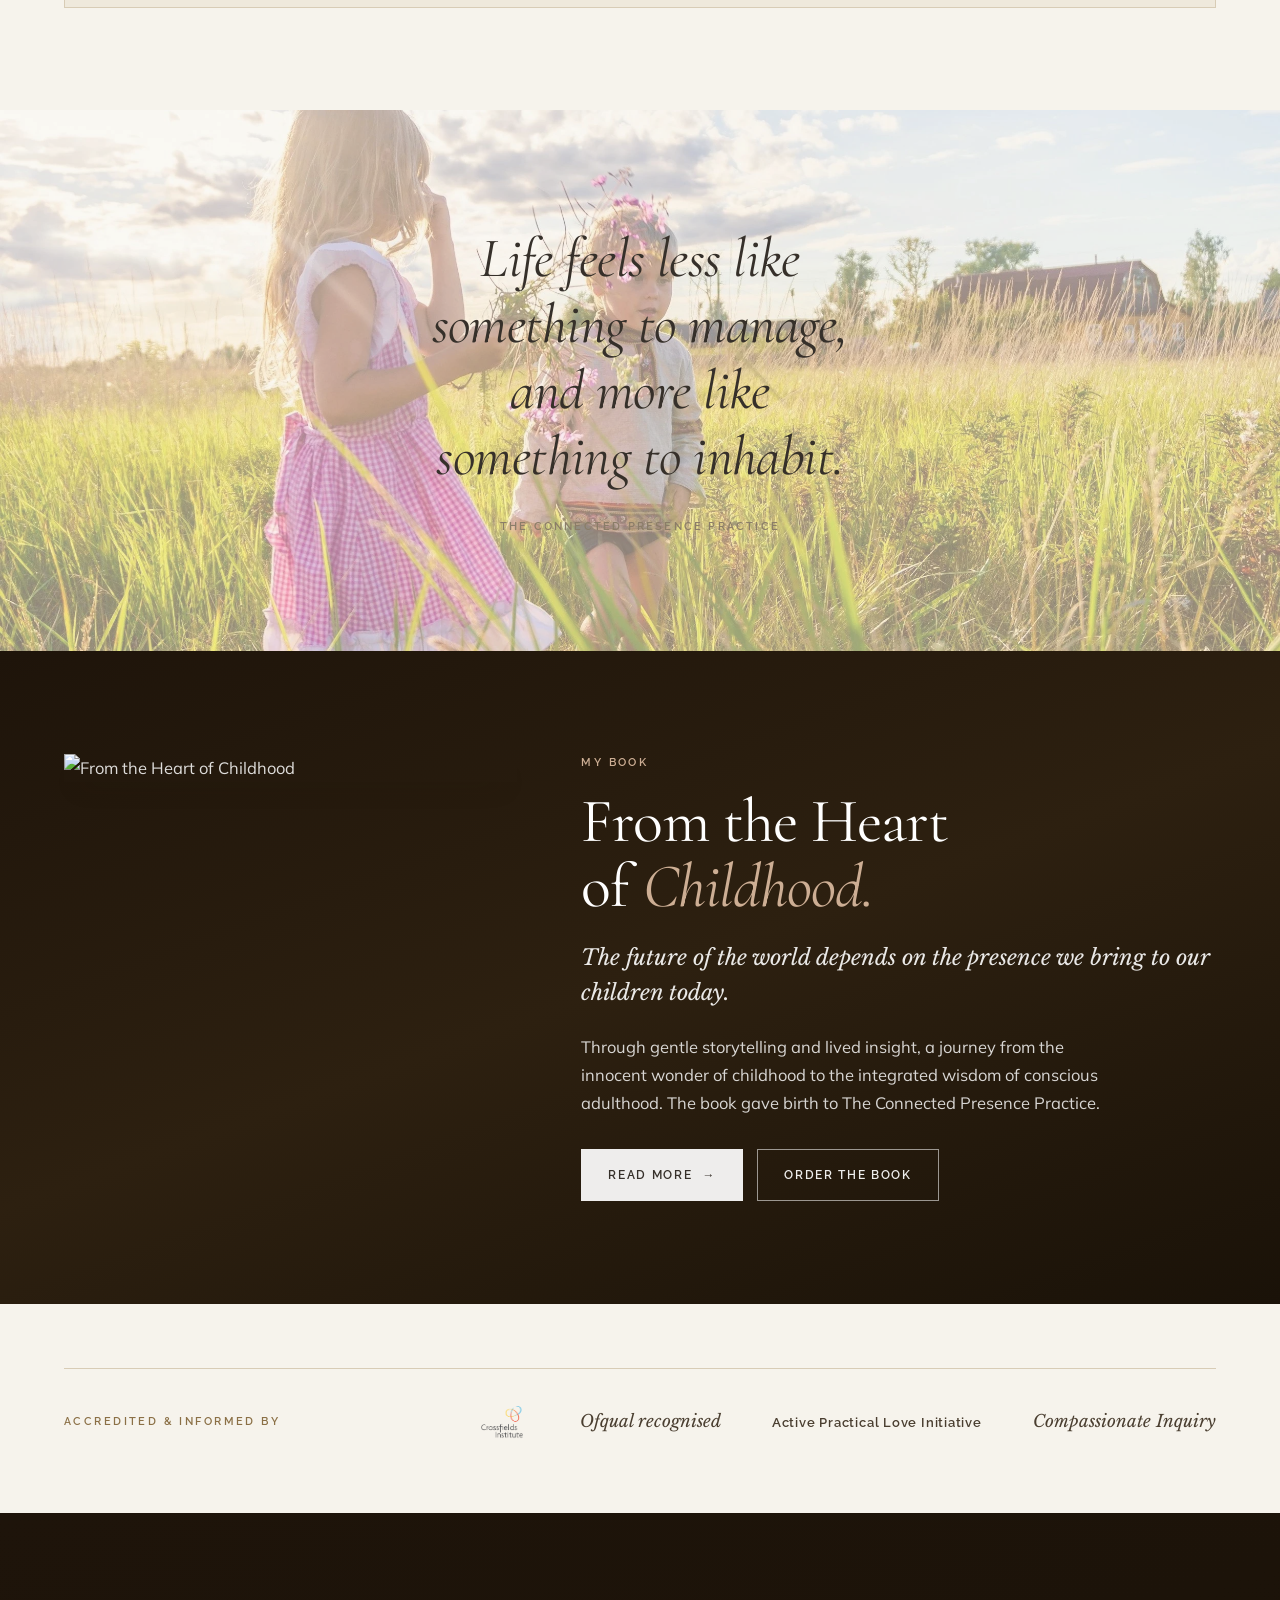
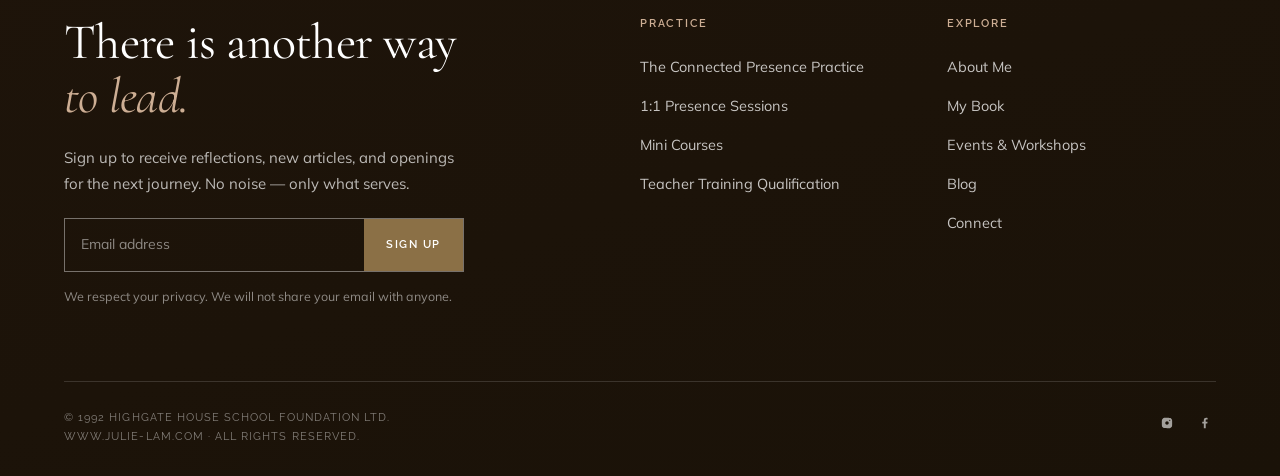
==== commit c1067d90: "complete redo" ====
--- a/index.html
+++ b/index.html
@@ -3,242 +3,285 @@
 <head>
   <meta charset="utf-8">
   <meta name="viewport" content="width=device-width, initial-scale=1">
-  <title>Julie Lam</title>
+  <title>Julie Lam — The Connected Presence Practice</title>
+  <meta name="description" content="A structured developmental pathway for high-responsibility women who care deeply and carry a great deal.">
   <link rel="preconnect" href="https://fonts.googleapis.com">
   <link rel="preconnect" href="https://fonts.gstatic.com" crossorigin>
-  <link href="https://fonts.googleapis.com/css2?family=Libre+Baskerville:ital,wght@0,400;0,700;1,400&family=Mulish:wght@300;400;500&family=Raleway:wght@400;500;600&display=swap" rel="stylesheet">
-  <link rel="stylesheet" href="css/base.css">
-  <link rel="stylesheet" href="css/header.css">
-  <link rel="stylesheet" href="css/footer.css">
-  <link rel="stylesheet" href="css/home.css">
+  <link href="https://fonts.googleapis.com/css2?family=Cormorant+Garamond:ital,wght@0,300;0,400;0,600;1,300;1,400;1,600&family=Libre+Baskerville:ital,wght@0,400;0,700;1,400&family=Mulish:wght@300;400;500;600&family=Raleway:wght@400;500;600&display=swap" rel="stylesheet">
+  <link rel="stylesheet" href="css/styles.css">
 </head>
 <body>
 
-<!-- HEADER -->
-<header id="header">
-  <div class="header-inner">
-    <a class="logo" href="index.html">Julie Lam</a>
-    <nav>
-      <a href="index.html" class="active">Home</a>
-      <a href="about.html">About Me</a>
-      <div class="nav-folder">
-        <button>Courses ○</button>
-        <div class="dropdown">
-          <a href="#">The Connected Presence Practice</a>
-          <a href="#">1:1 Presence</a>
-          <a href="#">Mini Courses</a>
-          <a href="#">Teacher Training Qualification</a>
-        </div>
-      </div>
-      <a href="book.html">My Book</a>
-      <a href="#">Events &amp; Workshops</a>
-      <a href="blog.html">Blog</a>
-      <a href="#">Connect</a>
+<!-- NAV -->
+<header class="nav" id="site-nav">
+  <div class="nav-inner">
+    <a href="index.html" aria-label="Julie Lam — home">
+      <img class="brand-logo" src="images/logo.webp" alt="Julie Lam">
+    </a>
+    <nav class="nav-links">
+      <a href="index.html" class="nav-link active">Home</a>
+      <a href="about.html" class="nav-link">About</a>
+      <a href="courses.html" class="nav-link">Courses</a>
+      <a href="book.html" class="nav-link">My Book</a>
+      <a href="events.html" class="nav-link">Events</a>
+      <a href="blog.html" class="nav-link">Blog</a>
+      <a href="connect.html" class="nav-link">Connect</a>
     </nav>
-    <div class="social-links">
-      <a href="http://instagram.com/thejulielam" target="_blank" aria-label="Instagram">
-        <svg viewBox="0 0 64 64" fill="currentColor"><path d="M46.91,25.816c-0.073-1.597-0.326-2.687-0.697-3.641c-0.383-0.986-0.896-1.823-1.73-2.657c-0.834-0.834-1.67-1.347-2.657-1.73c-0.954-0.371-2.045-0.624-3.641-0.697C36.585,17.017,36.074,17,32,17s-4.585,0.017-6.184,0.09c-1.597,0.073-2.687,0.326-3.641,0.697c-0.986,0.383-1.823,0.896-2.657,1.73c-0.834,0.834-1.347,1.67-1.73,2.657c-0.371,0.954-0.624,2.045-0.697,3.641C17.017,27.415,17,27.926,17,32c0,4.074,0.017,4.585,0.09,6.184c0.073,1.597,0.326,2.687,0.697,3.641c0.383,0.986,0.896,1.823,1.73,2.657c0.834,0.834,1.67,1.347,2.657,1.73c0.954,0.371,2.045,0.624,3.641,0.697C27.415,46.983,27.926,47,32,47s4.585-0.017,6.184-0.09c1.597-0.073,2.687-0.326,3.641-0.697c0.986-0.383,1.823-0.896,2.657-1.73c0.834-0.834,1.347-1.67,1.73-2.657c0.371-0.954,0.624-2.045,0.697-3.641C46.983,36.585,47,36.074,47,32S46.983,27.415,46.91,25.816z M32,37c-2.761,0-5-2.239-5-5c0-2.761,2.239-5,5-5s5,2.239,5,5C37,34.761,34.761,37,32,37z M40.007,25.993c-0.994,0-1.8-0.806-1.8-1.8s0.806-1.8,1.8-1.8s1.8,0.806,1.8,1.8S41.001,25.993,40.007,25.993z"/></svg>
-      </a>
-      <a href="https://www.facebook.com/JulieLam" target="_blank" aria-label="Facebook">
-        <svg viewBox="0 0 64 64" fill="currentColor"><path d="M34.1,47V33.3h4.6l0.7-5.3h-5.3v-3.4c0-1.5,0.4-2.6,2.6-2.6l2.8,0v-4.8c-0.5-0.1-2.2-0.2-4.1-0.2c-4.1,0-6.9,2.5-6.9,7V28H24v5.3h4.6V47H34.1z"/></svg>
-      </a>
-    </div>
-    <button class="burger" id="burgerBtn" aria-label="Menu">
-      <span></span><span></span>
-    </button>
+    <div style="display:flex;align-items:center;gap:18px">
+      <div class="nav-social">
+        <a href="http://instagram.com/thejulielam" target="_blank" rel="noreferrer" aria-label="Instagram">
+          <svg viewBox="0 0 64 64"><path d="M46.91,25.816c-0.073-1.597-0.326-2.687-0.697-3.641c-0.383-0.986-0.896-1.823-1.73-2.657c-0.834-0.834-1.67-1.347-2.657-1.73c-0.954-0.371-2.045-0.624-3.641-0.697C36.585,17.017,36.074,17,32,17s-4.585,0.017-6.184,0.09c-1.597,0.073-2.687,0.326-3.641,0.697c-0.986,0.383-1.823,0.896-2.657,1.73c-0.834,0.834-1.347,1.67-1.73,2.657c-0.371,0.954-0.624,2.045-0.697,3.641C17.017,27.415,17,27.926,17,32c0,4.074,0.017,4.585,0.09,6.184c0.073,1.597,0.326,2.687,0.697,3.641c0.383,0.986,0.896,1.823,1.73,2.657c0.834,0.834,1.67,1.347,2.657,1.73c0.954,0.371,2.045,0.624,3.641,0.697C27.415,46.983,27.926,47,32,47s4.585-0.017,6.184-0.09c1.597-0.073,2.687-0.326,3.641-0.697c0.986-0.383,1.823-0.896,2.657-1.73c0.834-0.834,1.347-1.67,1.73-2.657c0.371-0.954,0.624-2.045,0.697-3.641C46.983,36.585,47,36.074,47,32S46.983,27.415,46.91,25.816z M32,37c-2.761,0-5-2.239-5-5c0-2.761,2.239-5,5-5s5,2.239,5,5C37,34.761,34.761,37,32,37z M40.007,25.993c-0.994,0-1.8-0.806-1.8-1.8s0.806-1.8,1.8-1.8s1.8,0.806,1.8,1.8S41.001,25.993,40.007,25.993z"/></svg>
+        </a>
+        <a href="https://www.facebook.com/JulieLam" target="_blank" rel="noreferrer" aria-label="Facebook">
+          <svg viewBox="0 0 64 64"><path d="M34.1,47V33.3h4.6l0.7-5.3h-5.3v-3.4c0-1.5,0.4-2.6,2.6-2.6l2.8,0v-4.8c-0.5-0.1-2.2-0.2-4.1-0.2c-4.1,0-6.9,2.5-6.9,7V28H24v5.3h4.6V47H34.1z"/></svg>
+        </a>
+      </div>
+      <a href="courses.html" class="nav-cta">Apply</a>
+      <button class="nav-mobile-toggle" id="menu-toggle" aria-label="Menu"><span></span><span></span></button>
+    </div>
+  </div>
+  <div class="mobile-menu" id="mobile-menu">
+    <a href="index.html">Home</a>
+    <a href="about.html">About</a>
+    <a href="courses.html">Courses</a>
+    <a href="book.html">My Book</a>
+    <a href="events.html">Events</a>
+    <a href="blog.html">Blog</a>
+    <a href="connect.html">Connect</a>
   </div>
 </header>
 
-<!-- MOBILE MENU -->
-<div class="mobile-menu" id="mobileMenu">
-  <a href="index.html">Home</a>
-  <a href="about.html">About Me</a>
-  <a href="courses.html">Courses</a>
-  <a href="book.html">My Book</a>
-  <a href="#">Events &amp; Workshops</a>
-  <a href="blog.html">Blog</a>
-  <a href="#">Connect</a>
-</div>
-
-<!-- HERO -->
-<section class="hero">
-  <div class="hero-bg"></div>
-  <div class="hero-overlay"></div>
-  <div class="hero-content">
-    <h1>The Connected Presence<br>PRACTICE</h1>
-    <div class="tagline">
-      <strong>True Leadership does not control.</strong><br>
-      <strong>It empowers through aware presence.</strong>
-    </div>
-    <p>A structured developmental pathway for high responsibility women who care deeply and carry a great deal.</p>
-    <p>The way you were met as a child still shapes how you carry responsibility today.</p>
-    <p>There is another way to lead.</p>
-    <a href="#" class="hero-cta">Apply for the 8 Week Journey</a>
-  </div>
-  <div class="wavy-divider">
-    <svg viewBox="0 0 1440 60" preserveAspectRatio="none" xmlns="http://www.w3.org/2000/svg">
-      <path d="M0,30 C180,60 360,0 540,30 C720,60 900,0 1080,30 C1260,60 1440,0 1440,30 L1440,60 L0,60 Z" fill="#f6f3ec"/>
-    </svg>
-  </div>
-</section>
-
-<!-- YOU DID NOT BECOME THIS WAY BY ACCIDENT -->
-<section class="about-intro">
-  <div class="about-intro-grid">
-    <img class="about-intro-img"
-      src="images/julie-lam.jpg"
-      alt="Julie Lam" loading="lazy">
-    <div class="about-intro-text">
-      <h2>You did not become this way by accident</h2>
-      <p>The women I work with think deeply.</p>
-      <p>They care deeply.</p>
-      <p>They notice things others often miss.</p>
-      <p>They hold responsibility with sincerity.</p>
-      <p>They are often the steady one in the room.</p>
-      <p>And somewhere along the way, they learned to carry more than was theirs.</p>
-      <p>Not because they had to. Because they could.</p>
-      <p>If something felt uncertain, they stepped in. If someone struggled, they compensated. If something might fall apart, they held it together.</p>
-      <p>Over time, that capacity became over carrying.</p>
-      <p>They support everyone else. And quietly move themselves to the bottom of the list.</p>
-      <p>They do not see it as neglect. They see it as responsibility.</p>
-      <p>But inside, it feels effortful. Like a subtle tightening. Like life is being managed rather than experienced.</p>
-      <p>That is not weakness.</p>
-      <div class="highlight-text">It is a developmental pattern that has not yet been integrated.<br><br>Competence can quietly become over carrying. Carrying more than your share can become a habit.</div>
-    </div>
-  </div>
-</section>
-
-<!-- ABOUT ME -->
-<section class="about-section">
-  <div class="about-section-inner">
-    <div class="about-columns">
+<main class="page">
+
+  <!-- HERO -->
+  <section class="hero">
+    <div class="hero-bg"><img src="images/forest-path.webp" alt=""></div>
+    <div class="hero-inner">
+      <div class="hero-content">
+        <div class="eyebrow on-dark">The Connected Presence Practice</div>
+        <h1 class="hero-title">True leadership<br>does not control.<br><span class="italic">It empowers.</span></h1>
+        <p class="hero-tagline">A structured developmental pathway for high-responsibility women who care deeply and carry a great deal.</p>
+        <p class="hero-sub">The way you were met as a child still shapes how you carry responsibility today. <strong>There is another way to lead.</strong></p>
+        <div style="margin-top:36px">
+          <a href="courses.html" class="btn btn-light-solid">Apply for the Journey <span class="arrow">→</span></a>
+        </div>
+      </div>
+    </div>
+    <div class="wave">
+      <svg viewBox="0 0 1440 60" preserveAspectRatio="none" xmlns="http://www.w3.org/2000/svg">
+        <path d="M0,30 C180,60 360,0 540,30 C720,60 900,0 1080,30 C1260,60 1440,0 1440,30 L1440,60 L0,60 Z" fill="#f6f3ec"/>
+      </svg>
+    </div>
+  </section>
+
+  <!-- YOU DID NOT BECOME THIS WAY BY ACCIDENT -->
+  <section>
+    <div class="wrap">
+      <div class="intro-grid">
+        <div class="reveal">
+          <img class="intro-img" src="images/julie-bench.webp" alt="Julie Lam">
+        </div>
+        <div class="reveal" data-delay="120">
+          <div class="eyebrow" style="margin-bottom:18px">You did not become this way by accident</div>
+          <div class="intro-lines">
+            <p class="short">The women I work with think deeply.</p>
+            <p class="short">They care deeply.</p>
+            <p>They notice things others often miss. They hold responsibility with sincerity. They are often the steady one in the room.</p>
+            <p>And somewhere along the way, they learned to carry more than was theirs — not because they had to, but because they could.</p>
+            <p>If something felt uncertain, they stepped in. If someone struggled, they compensated. If something might fall apart, they held it together.</p>
+            <p>Over time, that capacity became over-carrying. They support everyone else, and quietly move themselves to the bottom of the list.</p>
+            <div class="highlight">That is not weakness. It is a developmental pattern that has not yet been integrated. Competence can quietly become over-carrying.</div>
+          </div>
+        </div>
+      </div>
+    </div>
+  </section>
+
+  <!-- MARQUEE -->
+  <div class="marquee" aria-hidden="true">
+    <div class="marquee-inner">
+      <span class="marquee-item">listening</span>
+      <span class="marquee-item">presence</span>
+      <span class="marquee-item">steadiness</span>
+      <span class="marquee-item">connection</span>
+      <span class="marquee-item">clarity</span>
+      <span class="marquee-item">spaciousness</span>
+      <span class="marquee-item">listening</span>
+      <span class="marquee-item">presence</span>
+      <span class="marquee-item">steadiness</span>
+      <span class="marquee-item">connection</span>
+      <span class="marquee-item">clarity</span>
+      <span class="marquee-item">spaciousness</span>
+    </div>
+    <div class="marquee-inner" aria-hidden="true">
+      <span class="marquee-item">listening</span>
+      <span class="marquee-item">presence</span>
+      <span class="marquee-item">steadiness</span>
+      <span class="marquee-item">connection</span>
+      <span class="marquee-item">clarity</span>
+      <span class="marquee-item">spaciousness</span>
+      <span class="marquee-item">listening</span>
+      <span class="marquee-item">presence</span>
+      <span class="marquee-item">steadiness</span>
+      <span class="marquee-item">connection</span>
+      <span class="marquee-item">clarity</span>
+      <span class="marquee-item">spaciousness</span>
+    </div>
+  </div>
+
+  <!-- OFFERINGS -->
+  <section>
+    <div class="section-head wrap" style="padding:0">
+      <div><div class="eyebrow">Ways to Practise</div></div>
       <div>
-        <h2>About Me</h2>
-      </div>
-      <div class="about-text">
-        <p>For nearly forty years I have worked closely with children, parents, teachers, and leaders.</p>
-        <p>I founded and led early childhood schools in both Hong Kong and the UK, bridging educational approaches across cultures and working closely with families from diverse backgrounds. I established a school for my own children. I developed and led a UK government recognised training programme.</p>
-        <p>But what shaped me most was not the institutions. It was observing.</p>
-        <p>Watching what happens when a child feels safe and truly met. Observing what happens when they do not.</p>
-        <p>Some children withdraw. Some become very compliant. Some act out, call out, or test the edges of the room.</p>
-        <p>None of this is random. It is adaptation.</p>
-        <p>Years later, I began to recognise those same patterns in capable, responsible adults. The over functioning. The constant managing. The quiet self neglect.</p>
-        <p>I have raised four children. I am now a grandmother. I know what it is to hold responsibility for others. To be relied upon. To stay steady even when you are exhausted.</p>
-        <p>And I know the moment of realising I was carrying more than was mine.</p>
-        <p>The way we are met as children shapes how we relate as adults. It shapes how we speak in a meeting. How we respond to conflict. How much we believe we must hold on our own.</p>
-        <p>Connected Presence grew from years of observing this arc across generations and cultures.</p>
-        <p>My book, <a href="book.html"><em>From the Heart of Childhood: Reclaiming Presence for Connection</em></a>, holds many of the reflections and experiences that shaped the 8 stage Connected Presence Pathway.</p>
-        <p>I do not teach women to push harder. I help them recognise the patterns that once kept them safe and capable, and to soften and listen to what is now needed.</p>
-        <p>So they can lead with clarity rather than constant effort. So they can feel present without carrying everything alone.</p>
-        <strong>Professional Background</strong>
-        <p>I hold a university degree in Language and Management and trained as an Early Childhood Teacher. I am qualified in Therapeutic Play, Counselling, and Nutrition. I developed and led a UK government recognised training programme. I am a published author and a recognised teacher with the Active Practical Love Initiative, and I have undertaken Compassionate Inquiry study.</p>
-        <p>When early patterns are brought into awareness and gently integrated, something shifts. Leadership becomes steadier. Relationships feel less effortful. Life feels less like something to manage and more like something to inhabit.</p>
-        <p><a href="#">Explore the 8 Week Connected Presence Practice →</a></p>
-      </div>
-    </div>
-  </div>
-</section>
-
-<!-- COURSES -->
-<section class="courses" id="courses">
-  <div class="courses-inner">
-    <div class="carousel-track" id="carouselTrack">
-
-      <div class="course-card">
-        <h2>The Connected Presence Practice</h2>
-        <p>An 8 week small group experience for high responsibility women who are ready to feel more steady, more connected, and more fully themselves again.</p>
-        <p>Through weekly live sessions and simple daily reflection, you move through a structured 8 stage developmental pathway that restores grounded presence across body, heart, and mind.</p>
-        <p>Transformation happens through listening, relational depth, and steady participation in a carefully held group of no more than 10 women.</p>
-        <p><em>Practical. Developmental. Deeply human.</em></p>
-        <a class="course-btn" href="#">Discover More</a>
-      </div>
-
-      <div class="course-card">
-        <h2>1:1 Presence Sessions</h2>
-        <p>A more personal and tailored experience of the Connected Presence pathway.</p>
-        <p>In private mentoring, we work at your pace, focusing on the specific situations and responsibilities you are navigating in your leadership, family, and relationships.</p>
-        <p>There is more time to explore, reflect, and integrate.</p>
-        <p><em>Steady guidance. Careful listening. Depth without rush.</em></p>
-        <p>Enquiry by request.</p>
-        <a class="course-btn" href="#">Find Out More</a>
-      </div>
-
-      <div class="course-card">
-        <h2>Mini Courses</h2>
-        <p>Self paced courses for parents, teachers, and therapists who want a deeper understanding of childhood development and the role of presence in shaping learning.</p>
-        <p>Drawn from decades of school leadership and teacher training, these courses explore play, storytelling, behaviour, and artistic practice in a grounded and practical way.</p>
-        <p><em>Thoughtful. Relational. Immediately applicable.</em></p>
-        <a class="course-btn" href="#">Click Here</a>
-      </div>
-
-    </div>
-
-    <!-- 4th card shown on click -->
-    <div class="course-card" id="course4" style="display:none; margin-top:2rem; text-align:center;">
-      <h2>Level 4 Diploma in Steiner Waldorf Early Childhood Studies</h2>
-      <p>An official training for The Waldorf Early Years Curriculum. It includes online sessions and an extensive online library of resources. Guidance into artistic activity and self development and group processing throughout.</p>
-      <p>There is an option to enrol termly for both parents and teachers. Can be for recognised CPD. The full course leads to a Level 4 Diploma through Crossfields Institute and is a UK Ofqual recognised Early Years teaching course.</p>
-      <a class="course-btn" href="#">More Info Here</a>
-    </div>
-
-    <div class="carousel-nav">
-      <button class="carousel-btn" id="prevBtn">← Previous</button>
-      <button class="carousel-btn" id="nextBtn">Next →</button>
-    </div>
-  </div>
-</section>
+        <h2 class="section-title">Structured pathways toward <span class="italic">presence.</span></h2>
+        <div style="margin-top:18px;max-width:560px">Practical. Developmental. Deeply human. Whether in a small group, one-to-one, or at your own pace — the practice meets you where you are.</div>
+      </div>
+    </div>
+    <div class="wrap">
+      <div class="offerings">
+        <div class="reveal" data-delay="0">
+          <div class="offering">
+            <img class="offering-img" src="images/tea-hands.webp" alt="">
+            <div class="offering-meta"><span>Group · 16 weeks</span><span>Max 12 participants</span></div>
+            <h3 class="offering-name">The Connected Presence Practice</h3>
+            <p>A 16-week small-group experience for high-responsibility women ready to feel more steady, more connected, and more fully themselves again.</p>
+            <a href="courses.html" class="text-link">Discover more →</a>
+          </div>
+        </div>
+        <div class="reveal" data-delay="110">
+          <div class="offering">
+            <img class="offering-img" src="images/lake-talk.webp" alt="">
+            <div class="offering-meta"><span>1:1 · Private</span><span>By request</span></div>
+            <h3 class="offering-name">1:1 Presence Sessions</h3>
+            <p>A more personal and tailored experience of the pathway. We work at your pace, with more time to explore, reflect, and integrate.</p>
+            <a href="courses.html" class="text-link">Find out more →</a>
+          </div>
+        </div>
+        <div class="reveal" data-delay="220">
+          <div class="offering">
+            <img class="offering-img" src="images/child-tree.webp" alt="">
+            <div class="offering-meta"><span>Self-paced</span><span>Parents · teachers</span></div>
+            <h3 class="offering-name">Mini Courses</h3>
+            <p>For parents, teachers, and therapists who want a deeper understanding of childhood development and the role of presence in learning.</p>
+            <a href="courses.html" class="text-link">Click here →</a>
+          </div>
+        </div>
+      </div>
+
+      <div class="reveal">
+        <div class="diploma">
+          <div>
+            <div class="eyebrow" style="margin-bottom:10px">Teacher Training Qualification</div>
+            <h3>Level 4 Diploma in Steiner Waldorf Early Childhood Studies</h3>
+            <p>Online sessions, an extensive resource library, and guidance into artistic and self-development practice. The full course leads to a Level 4 Diploma through Crossfields Institute — a UK Ofqual recognised Early Years teaching qualification.</p>
+          </div>
+          <img class="diploma-logo" src="images/crossfields.webp" alt="Crossfields Institute">
+        </div>
+      </div>
+    </div>
+  </section>
+
+  <!-- PULL QUOTE -->
+  <div class="pull">
+    <div class="pull-bg"><img src="images/ripple.webp" alt=""></div>
+    <div class="pull-inner wrap">
+      <p class="pull-text">Life feels less like something to manage, and more like something to inhabit.</p>
+      <div class="pull-attr">The Connected Presence Practice</div>
+    </div>
+  </div>
+
+  <!-- BOOK TEASER -->
+  <section class="espresso">
+    <div class="wrap">
+      <div class="bio-grid">
+        <div class="reveal">
+          <img class="cover-shadow" src="images/book-cover.webp" alt="From the Heart of Childhood" style="width:100%">
+        </div>
+        <div class="reveal" data-delay="120">
+          <div class="eyebrow on-dark" style="margin-bottom:18px">My Book</div>
+          <h2 class="section-title" style="color:#fff">From the Heart of <span class="italic">Childhood.</span></h2>
+          <p class="lede" style="color:rgba(255,255,255,0.9);margin-top:22px">The future of the world depends on the presence we bring to our children today.</p>
+          <p style="margin-top:18px;max-width:520px">Through gentle storytelling and lived insight, a journey from the innocent wonder of childhood to the integrated wisdom of conscious adulthood. The book gave birth to The Connected Presence Practice.</p>
+          <div style="display:flex;gap:14px;margin-top:32px;flex-wrap:wrap">
+            <a href="book.html" class="btn btn-light-solid">Read more <span class="arrow">→</span></a>
+            <a href="book.html" class="btn btn-light">Order the book</a>
+          </div>
+        </div>
+      </div>
+    </div>
+  </section>
+
+  <!-- ACCREDITATION -->
+  <section class="tight">
+    <div class="wrap">
+      <div class="accred">
+        <span class="eyebrow">Accredited &amp; informed by</span>
+        <div class="accred-logos">
+          <img src="images/crossfields.webp" alt="Crossfields Institute">
+          <span style="font-family:var(--book);font-style:italic;font-size:17px;color:var(--ink-2)">Ofqual recognised</span>
+          <span style="font-family:var(--display);font-size:13px;letter-spacing:0.06em;font-weight:600;color:var(--ink-2)">Active Practical Love Initiative</span>
+          <span style="font-family:var(--book);font-style:italic;font-size:17px;color:var(--ink-2)">Compassionate Inquiry</span>
+        </div>
+      </div>
+    </div>
+  </section>
+
+</main>
 
 <!-- FOOTER -->
-<footer>
-  <div class="footer-grid">
-    <div>
-      <p class="footer-brand">Julie Lam</p>
-    </div>
-    <div class="footer-subscribe">
-      <h3>Subscribe</h3>
-      <p>Sign up to receive offers and new articles.</p>
-      <div class="subscribe-form">
-        <input type="email" placeholder="Email Address">
-        <button type="submit">Sign Up</button>
-      </div>
-      <p class="footer-note">We respect your privacy. We will not share your email with anyone.</p>
-    </div>
-    <div class="footer-right">
-      <a href="#">Enquiries</a>
-      <div class="footer-social">
-        <a href="http://instagram.com/thejulielam" target="_blank" aria-label="Instagram">
-          <svg viewBox="0 0 64 64" fill="currentColor"><path d="M46.91,25.816c-0.073-1.597-0.326-2.687-0.697-3.641c-0.383-0.986-0.896-1.823-1.73-2.657c-0.834-0.834-1.67-1.347-2.657-1.73c-0.954-0.371-2.045-0.624-3.641-0.697C36.585,17.017,36.074,17,32,17s-4.585,0.017-6.184,0.09c-1.597,0.073-2.687,0.326-3.641,0.697c-0.986,0.383-1.823,0.896-2.657,1.73c-0.834,0.834-1.347,1.67-1.73,2.657c-0.371,0.954-0.624,2.045-0.697,3.641C17.017,27.415,17,27.926,17,32c0,4.074,0.017,4.585,0.09,6.184c0.073,1.597,0.326,2.687,0.697,3.641c0.383,0.986,0.896,1.823,1.73,2.657c0.834,0.834,1.67,1.347,2.657,1.73c0.954,0.371,2.045,0.624,3.641,0.697C27.415,46.983,27.926,47,32,47s4.585-0.017,6.184-0.09c1.597-0.073,2.687-0.326,3.641-0.697c0.986-0.383,1.823-0.896,2.657-1.73c0.834-0.834,1.347-1.67,1.73-2.657c0.371-0.954,0.624-2.045,0.697-3.641C46.983,36.585,47,36.074,47,32S46.983,27.415,46.91,25.816z M32,37c-2.761,0-5-2.239-5-5c0-2.761,2.239-5,5-5s5,2.239,5,5C37,34.761,34.761,37,32,37z M40.007,25.993c-0.994,0-1.8-0.806-1.8-1.8s0.806-1.8,1.8-1.8s1.8,0.806,1.8,1.8S41.001,25.993,40.007,25.993z"/></svg>
-        </a>
-        <a href="https://www.facebook.com/JulieLam" target="_blank" aria-label="Facebook">
-          <svg viewBox="0 0 64 64" fill="currentColor"><path d="M34.1,47V33.3h4.6l0.7-5.3h-5.3v-3.4c0-1.5,0.4-2.6,2.6-2.6l2.8,0v-4.8c-0.5-0.1-2.2-0.2-4.1-0.2c-4.1,0-6.9,2.5-6.9,7V28H24v5.3h4.6V47H34.1z"/></svg>
-        </a>
-      </div>
-      <p class="copyright">© 1992 HIGHGATE HOUSE SCHOOL FOUNDATION LTD.<br>WWW.JULIE-LAM.COM<br>ALL RIGHTS RESERVED.</p>
+<footer class="foot">
+  <div class="foot-inner">
+    <div class="foot-top">
+      <div>
+        <h3 class="foot-title">There is another way<br><span class="italic">to lead.</span></h3>
+        <p>Sign up to receive reflections, new articles, and openings for the next journey. No noise — only what serves.</p>
+        <!-- Mailchimp signup form -->
+        <!-- Replace the action URL with your Mailchimp list's form action URL -->
+        <!-- Get it from: Mailchimp → Audience → Signup forms → Embedded forms -->
+        <form action="https://YOUR_ACCOUNT.us1.list-manage.com/subscribe/post?u=XXXXXXXX&amp;id=XXXXXXXX" method="post" target="_blank" novalidate class="subscribe">
+          <input type="email" name="EMAIL" placeholder="Email address" required>
+          <div class="mc-honeypot" aria-hidden="true">
+            <input type="text" name="b_XXXXXXXX_XXXXXXXX" tabindex="-1" value="">
+          </div>
+          <button type="submit" name="subscribe">Sign Up</button>
+        </form>
+        <p style="font-size:12.5px;margin-top:14px;color:rgba(255,255,255,0.5)">We respect your privacy. We will not share your email with anyone.</p>
+      </div>
+      <div class="foot-col">
+        <h4>Practice</h4>
+        <ul>
+          <li><a href="courses.html">The Connected Presence Practice</a></li>
+          <li><a href="courses.html">1:1 Presence Sessions</a></li>
+          <li><a href="courses.html">Mini Courses</a></li>
+          <li><a href="courses.html">Teacher Training Qualification</a></li>
+        </ul>
+      </div>
+      <div class="foot-col">
+        <h4>Explore</h4>
+        <ul>
+          <li><a href="about.html">About Me</a></li>
+          <li><a href="book.html">My Book</a></li>
+          <li><a href="events.html">Events &amp; Workshops</a></li>
+          <li><a href="blog.html">Blog</a></li>
+          <li><a href="connect.html">Connect</a></li>
+        </ul>
+      </div>
+    </div>
+    <div class="foot-bottom">
+      <span class="copy">© 1992 Highgate House School Foundation Ltd.<br>www.julie-lam.com · All rights reserved.</span>
+      <div class="foot-social">
+        <a href="http://instagram.com/thejulielam" target="_blank" rel="noreferrer" aria-label="Instagram">
+          <svg viewBox="0 0 64 64"><path d="M46.91,25.816c-0.073-1.597-0.326-2.687-0.697-3.641c-0.383-0.986-0.896-1.823-1.73-2.657c-0.834-0.834-1.67-1.347-2.657-1.73c-0.954-0.371-2.045-0.624-3.641-0.697C36.585,17.017,36.074,17,32,17s-4.585,0.017-6.184,0.09c-1.597,0.073-2.687,0.326-3.641,0.697c-0.986,0.383-1.823,0.896-2.657,1.73c-0.834,0.834-1.347,1.67-1.73,2.657c-0.371,0.954-0.624,2.045-0.697,3.641C17.017,27.415,17,27.926,17,32c0,4.074,0.017,4.585,0.09,6.184c0.073,1.597,0.326,2.687,0.697,3.641c0.383,0.986,0.896,1.823,1.73,2.657c0.834,0.834,1.67,1.347,2.657,1.73c0.954,0.371,2.045,0.624,3.641,0.697C27.415,46.983,27.926,47,32,47s4.585-0.017,6.184-0.09c1.597-0.073,2.687-0.326,3.641-0.697c0.986-0.383,1.823-0.896,2.657-1.73c0.834-0.834,1.347-1.67,1.73-2.657c0.371-0.954,0.624-2.045,0.697-3.641C46.983,36.585,47,36.074,47,32S46.983,27.415,46.91,25.816z M32,37c-2.761,0-5-2.239-5-5c0-2.761,2.239-5,5-5s5,2.239,5,5C37,34.761,34.761,37,32,37z M40.007,25.993c-0.994,0-1.8-0.806-1.8-1.8s0.806-1.8,1.8-1.8s1.8,0.806,1.8,1.8S41.001,25.993,40.007,25.993z"/></svg>
+        </a>
+        <a href="https://www.facebook.com/JulieLam" target="_blank" rel="noreferrer" aria-label="Facebook">
+          <svg viewBox="0 0 64 64"><path d="M34.1,47V33.3h4.6l0.7-5.3h-5.3v-3.4c0-1.5,0.4-2.6,2.6-2.6l2.8,0v-4.8c-0.5-0.1-2.2-0.2-4.1-0.2c-4.1,0-6.9,2.5-6.9,7V28H24v5.3h4.6V47H34.1z"/></svg>
+        </a>
+      </div>
     </div>
   </div>
 </footer>
 
-<script>
-  const burgerBtn = document.getElementById('burgerBtn');
-  const mobileMenu = document.getElementById('mobileMenu');
-  burgerBtn.addEventListener('click', () => mobileMenu.classList.toggle('open'));
-
-  let showing4 = false;
-  document.getElementById('nextBtn').addEventListener('click', () => {
-    const c4 = document.getElementById('course4');
-    if (!showing4) { c4.style.display = 'block'; showing4 = true; }
-  });
-  document.getElementById('prevBtn').addEventListener('click', () => {
-    const c4 = document.getElementById('course4');
-    if (showing4) { c4.style.display = 'none'; showing4 = false; }
-  });
-
-  let lastY = 0;
-  window.addEventListener('scroll', () => {
-    const y = window.scrollY;
-    document.getElementById('header').style.transform = (y > lastY && y > 80) ? 'translateY(-100%)' : 'translateY(0)';
-    lastY = y;
-  });
-</script>
+<script src="js/main.js"></script>
 </body>
 </html>
--- a/css/styles.css
+++ b/css/styles.css
@@ -0,0 +1,409 @@
+/* ============================================================
+   The Connected Presence Practice — Julie Lam
+   Warm-brown / espresso editorial system
+   ============================================================ */
+:root {
+  --bg: #f6f3ec;
+  --bg-2: #efe9dc;
+  --bg-3: #e6dcca;
+  --ink: #2a2218;
+  --ink-2: #4a3e30;
+  --ink-3: #8b7d68;
+  --rule: #d8ccb6;
+  --brown: #36302a;
+  --gold: #8b7046;
+  --tan: #cdae94;
+  --accent: var(--gold);
+
+  --esp-1: #1e140a;
+  --esp-2: #2d2010;
+  --esp-3: #1a1208;
+
+  --serif: "Cormorant Garamond", "Libre Baskerville", Georgia, serif;
+  --book: "Libre Baskerville", Georgia, serif;
+  --display: "Raleway", -apple-system, sans-serif;
+  --sans: "Mulish", -apple-system, BlinkMacSystemFont, sans-serif;
+
+  --pad-x: clamp(20px, 5vw, 84px);
+  --max: 1280px;
+  --gutter: clamp(18px, 3vw, 44px);
+}
+
+* { box-sizing: border-box; }
+html { scroll-behavior: smooth; }
+html, body { margin: 0; padding: 0; }
+body {
+  background: var(--bg);
+  color: var(--ink);
+  font-family: var(--sans);
+  font-size: 16.5px;
+  line-height: 1.7;
+  font-weight: 400;
+  -webkit-font-smoothing: antialiased;
+  text-rendering: optimizeLegibility;
+  overflow-x: hidden;
+}
+img { display: block; max-width: 100%; }
+a { color: inherit; text-decoration: none; }
+button { font: inherit; color: inherit; background: none; border: 0; cursor: pointer; padding: 0; }
+::selection { background: var(--gold); color: #fff; }
+
+/* ---------- Type helpers ---------- */
+.eyebrow {
+  font-family: var(--display);
+  font-size: 11px;
+  letter-spacing: 0.22em;
+  text-transform: uppercase;
+  color: var(--gold);
+  font-weight: 600;
+}
+.eyebrow.on-dark { color: var(--tan); }
+.lede {
+  font-family: var(--book);
+  font-style: italic;
+  font-size: clamp(18px, 1.7vw, 23px);
+  line-height: 1.6;
+  color: var(--ink-2);
+  font-weight: 400;
+}
+.italic { font-style: italic; }
+
+/* ---------- Layout ---------- */
+.wrap { max-width: var(--max); margin: 0 auto; padding: 0 var(--pad-x); }
+.row { display: grid; grid-template-columns: repeat(12, 1fr); gap: var(--gutter); }
+.col-4 { grid-column: span 4; }
+.col-5 { grid-column: span 5; }
+.col-6 { grid-column: span 6; }
+.col-7 { grid-column: span 7; }
+.col-8 { grid-column: span 8; }
+.col-12 { grid-column: span 12; }
+@media (max-width: 860px) {
+  .col-4, .col-5, .col-6, .col-7, .col-8 { grid-column: span 12; }
+}
+
+section { padding: clamp(56px, 8vw, 116px) 0; }
+section.tight { padding: clamp(36px, 5vw, 72px) 0; }
+section.flush-top { padding-top: 0; }
+
+/* ---------- Nav ---------- */
+.nav {
+  position: sticky; top: 0; z-index: 40;
+  padding: 14px var(--pad-x);
+  background: color-mix(in oklab, var(--bg) 90%, transparent);
+  backdrop-filter: blur(12px);
+  -webkit-backdrop-filter: blur(12px);
+  border-bottom: 1px solid color-mix(in oklab, var(--rule) 70%, transparent);
+  transition: transform 400ms ease;
+}
+.nav-inner { max-width: var(--max); margin: 0 auto; display: flex; align-items: center; justify-content: space-between; gap: 24px; }
+.brand-logo { height: 30px; width: auto; }
+.nav-links { display: flex; align-items: center; gap: clamp(12px, 1.8vw, 26px); }
+.nav-link {
+  font-family: var(--display);
+  font-size: 12px;
+  letter-spacing: 0.13em;
+  text-transform: uppercase;
+  font-weight: 500;
+  color: var(--ink-2);
+  padding: 6px 2px;
+  position: relative;
+  white-space: nowrap;
+  transition: color 200ms;
+}
+.nav-link:hover { color: var(--gold); }
+.nav-link.active { color: var(--gold); }
+.nav-link.active::after {
+  content: ""; position: absolute; left: 0; right: 0; bottom: -1px; height: 1px; background: var(--gold);
+}
+.nav-cta {
+  font-family: var(--display); font-size: 11px; letter-spacing: 0.13em; text-transform: uppercase; font-weight: 600;
+  padding: 9px 16px; border: 1px solid var(--gold); color: var(--gold);
+  transition: background 250ms, color 250ms; display: inline-block;
+}
+.nav-cta:hover { background: var(--gold); color: #fff; }
+.nav-social { display: flex; gap: 12px; align-items: center; }
+.nav-social svg { width: 18px; height: 18px; fill: var(--ink-3); transition: fill 200ms; }
+.nav-social a:hover svg { fill: var(--gold); }
+@media (max-width: 1080px) { .nav-social, .nav-cta { display: none; } }
+@media (max-width: 820px) {
+  .nav-links { display: none; }
+  .nav-mobile-toggle { display: inline-flex !important; }
+}
+.nav-mobile-toggle { display: none; flex-direction: column; gap: 5px; padding: 8px; }
+.nav-mobile-toggle span { width: 24px; height: 1.5px; background: var(--ink); display: block; }
+.mobile-menu {
+  display: none; flex-direction: column; gap: 4px;
+  padding: 8px var(--pad-x) 20px;
+  border-bottom: 1px solid var(--rule);
+  background: var(--bg);
+}
+.mobile-menu.open { display: flex; }
+.mobile-menu a {
+  font-family: var(--display); font-size: 13px; letter-spacing: 0.1em; text-transform: uppercase;
+  padding: 12px 0; border-bottom: 1px solid color-mix(in oklab, var(--rule) 50%, transparent); color: var(--ink-2);
+}
+
+/* ---------- Buttons ---------- */
+.btn {
+  display: inline-flex; align-items: center; gap: 10px;
+  font-family: var(--display); font-size: 12px; letter-spacing: 0.14em; text-transform: uppercase; font-weight: 600;
+  padding: 15px 26px; border: 1px solid var(--brown); color: var(--brown); background: transparent;
+  transition: background 250ms, color 250ms, border-color 250ms;
+}
+.btn:hover { background: var(--brown); color: var(--bg); }
+.btn-solid { background: var(--gold); border-color: var(--gold); color: #fff; }
+.btn-solid:hover { background: var(--brown); border-color: var(--brown); }
+.btn-light { border-color: rgba(255,255,255,0.55); color: rgba(255,255,255,0.92); }
+.btn-light:hover { background: rgba(255,255,255,0.12); border-color: #fff; color: #fff; }
+.btn-light-solid { background: rgba(255,255,255,0.92); border-color: transparent; color: var(--brown); }
+.btn-light-solid:hover { background: #fff; }
+.btn .arrow { transition: transform 250ms; }
+.btn:hover .arrow { transform: translateX(4px); }
+
+.text-link {
+  display: inline-flex; align-items: center; gap: 8px;
+  font-family: var(--display); font-size: 12px; letter-spacing: 0.1em; text-transform: uppercase; font-weight: 600; color: var(--gold);
+  border-bottom: 1px solid currentColor; padding-bottom: 4px; transition: gap 250ms;
+}
+.text-link:hover { gap: 14px; }
+
+/* ---------- Section heads ---------- */
+.section-head { display: grid; grid-template-columns: 1fr 2fr; gap: var(--gutter); align-items: end; margin-bottom: clamp(36px, 5vw, 64px); }
+@media (max-width: 860px) { .section-head { grid-template-columns: 1fr; gap: 16px; } }
+.section-title {
+  font-family: var(--serif); font-weight: 400; font-size: clamp(34px, 5vw, 62px);
+  line-height: 1.04; letter-spacing: -0.015em; margin: 0; text-wrap: balance;
+}
+.section-title .italic { font-style: italic; color: var(--gold); }
+
+/* ---------- Reveal ---------- */
+.reveal { opacity: 0; transform: translateY(20px); transition: opacity 1000ms ease, transform 1000ms cubic-bezier(.2,.7,.2,1); }
+.reveal.in { opacity: 1; transform: translateY(0); }
+
+/* ---------- Page transition ---------- */
+.page { animation: pageIn 700ms cubic-bezier(.2,.7,.2,1) both; }
+@keyframes pageIn { from { opacity: 0; transform: translateY(10px); } to { opacity: 1; transform: translateY(0); } }
+
+/* ---------- HERO ---------- */
+.hero {
+  position: relative; min-height: 90vh; display: flex; align-items: center;
+  padding: 120px var(--pad-x) clamp(80px, 12vw, 160px);
+  overflow: hidden;
+}
+.hero-bg { position: absolute; inset: 0; }
+.hero-bg img { width: 100%; height: 100%; object-fit: cover; }
+.hero-bg::after {
+  content: ""; position: absolute; inset: 0;
+  background: linear-gradient(105deg, rgba(20,14,8,0.86) 0%, rgba(30,24,12,0.66) 45%, rgba(45,35,24,0.34) 100%);
+}
+.hero-inner { position: relative; z-index: 2; max-width: var(--max); margin: 0 auto; width: 100%; }
+.hero-content { max-width: 760px; }
+.hero-title {
+  font-family: var(--serif); font-weight: 400; color: #fff;
+  font-size: clamp(44px, 7vw, 96px); line-height: 1.0; letter-spacing: -0.02em; margin: 18px 0 0; text-wrap: balance;
+}
+.hero-title .italic { font-style: italic; color: var(--tan); }
+.hero-tagline {
+  font-family: var(--book); font-style: italic; color: rgba(255,255,255,0.95);
+  font-size: clamp(18px, 2.1vw, 26px); line-height: 1.5; margin: 28px 0 0; max-width: 620px;
+}
+.hero-sub { color: rgba(255,255,255,0.82); font-size: 16px; line-height: 1.8; margin: 22px 0 0; max-width: 560px; }
+.hero-sub strong { color: #fff; font-weight: 600; }
+
+/* wavy divider */
+.wave { position: absolute; bottom: -1px; left: 0; width: 100%; line-height: 0; z-index: 2; }
+.wave svg { display: block; width: 100%; height: clamp(40px, 5vw, 70px); }
+
+/* ---------- Intro ---------- */
+.intro-grid { display: grid; grid-template-columns: 5fr 7fr; gap: clamp(32px, 5vw, 72px); align-items: center; }
+@media (max-width: 860px) { .intro-grid { grid-template-columns: 1fr; } }
+.intro-img { width: 100%; aspect-ratio: 3/4; object-fit: cover; object-position: center; }
+.intro-lines p { margin: 0 0 6px; font-size: 16.5px; color: var(--ink-2); line-height: 1.75; }
+.intro-lines p.short { font-family: var(--book); font-style: italic; font-size: 19px; color: var(--brown); }
+.highlight {
+  background: rgba(139,112,70,0.09); border-left: 3px solid var(--gold);
+  padding: 18px 22px; margin-top: 28px;
+  font-family: var(--book); font-style: italic; font-size: 17px; color: var(--brown); line-height: 1.7;
+}
+
+/* ---------- Espresso section ---------- */
+.espresso {
+  background: linear-gradient(160deg, var(--esp-1) 0%, var(--esp-2) 50%, var(--esp-3) 100%);
+  color: rgba(255,255,255,0.85);
+}
+.espresso .section-title { color: rgba(255,255,255,0.96); }
+.espresso .section-title .italic { color: var(--tan); }
+.espresso p { color: rgba(255,255,255,0.82); }
+.espresso a.inline { color: var(--tan); border-bottom: 1px solid rgba(205,174,148,0.4); }
+.narrative { columns: 2; column-gap: clamp(32px, 5vw, 64px); }
+.narrative p { margin: 0 0 1em; break-inside: avoid; font-size: 15.5px; line-height: 1.85; }
+@media (max-width: 760px) { .narrative { columns: 1; } }
+
+/* ---------- Reader ---------- */
+.reader { max-width: 660px; }
+.reader p { font-family: var(--book); font-size: clamp(16px, 1.3vw, 18px); line-height: 1.85; color: var(--ink-2); margin: 0 0 1.1em; text-wrap: pretty; }
+.reader p.first::first-letter { font-family: var(--serif); font-style: italic; font-size: 4.4em; line-height: 0.85; float: left; padding: 10px 14px 0 0; color: var(--gold); }
+
+/* ---------- Offerings ---------- */
+.offerings { display: grid; grid-template-columns: repeat(3, 1fr); gap: var(--gutter); }
+@media (max-width: 900px) { .offerings { grid-template-columns: 1fr; max-width: 460px; margin: 0 auto; } }
+.offering { display: flex; flex-direction: column; }
+.offering-img { width: 100%; aspect-ratio: 4/5; object-fit: cover; }
+.offering-meta {
+  display: flex; justify-content: space-between; gap: 12px; margin-top: 18px; padding-bottom: 12px;
+  border-bottom: 1px solid var(--rule);
+  font-family: var(--display); font-size: 10.5px; letter-spacing: 0.16em; text-transform: uppercase; color: var(--ink-3); font-weight: 600;
+}
+.offering-name { font-family: var(--serif); font-size: 28px; line-height: 1.12; font-weight: 400; letter-spacing: -0.01em; margin: 16px 0 12px; }
+.offering p { margin: 0 0 18px; color: var(--ink-2); font-size: 15px; line-height: 1.7; }
+.offering .text-link { margin-top: auto; }
+
+/* diploma band */
+.diploma {
+  display: grid; grid-template-columns: 1fr auto; gap: var(--gutter); align-items: center;
+  padding: 36px; border: 1px solid var(--rule); background: var(--bg-2); margin-top: var(--gutter);
+}
+@media (max-width: 760px) { .diploma { grid-template-columns: 1fr; text-align: left; } }
+.diploma h3 { font-family: var(--serif); font-size: 26px; font-weight: 400; margin: 0 0 10px; letter-spacing: -0.01em; }
+.diploma p { margin: 0; color: var(--ink-2); font-size: 14.5px; max-width: 640px; }
+.diploma-logo { height: 64px; width: auto; }
+
+/* ---------- Pull quote ---------- */
+.pull { position: relative; text-align: center; padding: clamp(56px, 9vw, 120px) 0; overflow: hidden; }
+.pull-bg { position: absolute; inset: 0; opacity: 0.5; }
+.pull-bg img { width: 100%; height: 100%; object-fit: cover; }
+.pull-inner { position: relative; z-index: 2; }
+.pull-text {
+  font-family: var(--serif); font-style: italic; font-weight: 400;
+  font-size: clamp(28px, 4.4vw, 56px); line-height: 1.18; letter-spacing: -0.01em;
+  max-width: 20ch; margin: 0 auto; color: var(--brown); text-wrap: balance;
+}
+.pull-attr { font-family: var(--display); font-size: 11px; letter-spacing: 0.2em; text-transform: uppercase; color: var(--ink-3); margin-top: 28px; font-weight: 600; }
+
+/* ---------- Marquee ---------- */
+.marquee { overflow: hidden; border-top: 1px solid var(--rule); border-bottom: 1px solid var(--rule); padding: 24px 0; white-space: nowrap; display: flex; }
+.marquee-inner { display: flex; gap: 64px; animation: marquee 48s linear infinite; flex-shrink: 0; padding-right: 64px; }
+.marquee-item { font-family: var(--serif); font-style: italic; font-size: clamp(24px, 3.4vw, 44px); font-weight: 400; color: var(--ink-2); display: flex; align-items: center; gap: 64px; }
+.marquee-item::after { content: "✦"; font-style: normal; color: var(--tan); font-size: 0.6em; }
+@keyframes marquee { to { transform: translateX(-100%); } }
+
+/* ---------- Book cover ---------- */
+.cover-shadow { box-shadow: 0 40px 70px -24px rgba(40,28,14,0.45), 0 14px 24px -12px rgba(40,28,14,0.3); }
+
+/* ---------- Band (full-bleed) ---------- */
+.band { position: relative; overflow: hidden; }
+.band-bg { position: absolute; inset: 0; }
+.band-bg img { width: 100%; height: 100%; object-fit: cover; }
+.band-bg::after { content: ""; position: absolute; inset: 0; background: rgba(40,30,18,0.4); }
+
+/* ---------- About bio ---------- */
+.bio-grid { display: grid; grid-template-columns: 5fr 7fr; gap: clamp(32px, 5vw, 76px); align-items: start; }
+@media (max-width: 900px) { .bio-grid { grid-template-columns: 1fr; } }
+.bio-photo { width: 100%; aspect-ratio: 4/5; object-fit: cover; object-position: center top; }
+.bio-meta { margin-top: 26px; }
+.bio-meta-row { display: grid; grid-template-columns: 130px 1fr; gap: 16px; padding: 13px 0; border-bottom: 1px solid var(--rule); }
+.bio-meta-row .k { font-family: var(--display); font-size: 10.5px; letter-spacing: 0.14em; text-transform: uppercase; color: var(--ink-3); font-weight: 600; padding-top: 2px; }
+.bio-meta-row .v { font-size: 14.5px; color: var(--ink-2); }
+
+/* ---------- Course list ---------- */
+.course-list { display: grid; }
+.course {
+  display: grid; grid-template-columns: 64px 1.3fr 2fr 1fr auto; gap: var(--gutter);
+  padding: 36px 0; border-top: 1px solid var(--rule); align-items: start; transition: padding-left 250ms;
+}
+.course:last-child { border-bottom: 1px solid var(--rule); }
+.course:hover { padding-left: 12px; }
+.course-num { font-family: var(--display); font-size: 12px; letter-spacing: 0.1em; color: var(--gold); font-weight: 700; padding-top: 8px; }
+.course-name { font-family: var(--serif); font-size: clamp(23px, 2.3vw, 32px); line-height: 1.1; letter-spacing: -0.01em; margin: 0; font-weight: 400; }
+.course-desc { font-size: 14.5px; color: var(--ink-2); line-height: 1.7; }
+.course-meta { font-family: var(--display); font-size: 10.5px; letter-spacing: 0.13em; text-transform: uppercase; color: var(--ink-3); font-weight: 600; padding-top: 8px; display: grid; gap: 7px; }
+.course-meta .price { color: var(--gold); }
+.course-action { padding-top: 4px; }
+@media (max-width: 920px) { .course { grid-template-columns: 1fr; gap: 12px; } .course-num, .course-meta { padding-top: 0; } }
+
+/* ---------- For-whom list ---------- */
+.whom { display: grid; gap: 0; margin-top: 8px; padding-left: 0; }
+.whom li { list-style: none; padding: 16px 0; border-top: 1px solid var(--rule); font-family: var(--book); font-size: 17px; font-style: italic; color: var(--ink-2); display: flex; gap: 16px; align-items: baseline; }
+.whom li::before { content: "✦"; color: var(--tan); font-style: normal; font-size: 13px; flex-shrink: 0; }
+.whom li:last-child { border-bottom: 1px solid var(--rule); }
+
+/* closing poem */
+.closing { font-family: var(--serif); font-style: italic; font-size: clamp(22px, 3vw, 34px); line-height: 1.4; color: var(--brown); text-align: center; }
+
+/* ---------- Testimonials ---------- */
+.tcard { padding-top: 22px; border-top: 1px solid var(--rule); }
+.tcard p { font-family: var(--serif); font-style: italic; font-size: clamp(20px, 1.9vw, 26px); line-height: 1.4; color: var(--ink-2); margin: 0 0 14px; }
+.tcard .by { font-family: var(--display); font-size: 10.5px; letter-spacing: 0.14em; text-transform: uppercase; color: var(--ink-3); font-weight: 600; }
+
+/* ---------- Events ---------- */
+.events { display: grid; }
+.event { display: grid; grid-template-columns: 150px 1.4fr 1.4fr auto; gap: var(--gutter); padding: 28px 0; border-top: 1px solid var(--rule); align-items: center; }
+.event:last-child { border-bottom: 1px solid var(--rule); }
+.event-date { font-family: var(--serif); font-size: 22px; line-height: 1.1; letter-spacing: -0.01em; }
+.event-date small { display: block; font-family: var(--display); font-size: 10.5px; letter-spacing: 0.14em; text-transform: uppercase; color: var(--ink-3); margin-top: 6px; font-weight: 600; }
+.event-name { font-family: var(--serif); font-size: 21px; line-height: 1.2; }
+.event-where { font-size: 13.5px; color: var(--ink-2); }
+.event-where .status { display: block; font-family: var(--display); font-size: 10px; letter-spacing: 0.13em; text-transform: uppercase; color: var(--gold); font-weight: 600; margin-top: 5px; }
+@media (max-width: 920px) { .event { grid-template-columns: 1fr; gap: 8px; } }
+
+/* ---------- Blog ---------- */
+.posts { display: grid; grid-template-columns: repeat(3, 1fr); gap: var(--gutter); }
+@media (max-width: 900px) { .posts { grid-template-columns: 1fr; max-width: 440px; margin: 0 auto; } }
+.post { display: flex; flex-direction: column; cursor: pointer; }
+.post-img { width: 100%; aspect-ratio: 3/2; object-fit: cover; }
+.post-cat { font-family: var(--display); font-size: 10px; letter-spacing: 0.16em; text-transform: uppercase; color: var(--gold); font-weight: 600; margin: 18px 0 8px; }
+.post-title { font-family: var(--serif); font-size: 24px; line-height: 1.2; font-weight: 400; margin: 0 0 10px; letter-spacing: -0.01em; }
+.post-excerpt { font-size: 14.5px; color: var(--ink-2); line-height: 1.65; margin: 0; }
+.post-meta { font-family: var(--display); font-size: 10.5px; letter-spacing: 0.1em; text-transform: uppercase; color: var(--ink-3); margin-top: 12px; font-weight: 600; }
+
+/* ---------- Connect ---------- */
+.connect-grid { display: grid; grid-template-columns: 1fr 1fr; gap: clamp(36px, 6vw, 80px); align-items: start; }
+@media (max-width: 900px) { .connect-grid { grid-template-columns: 1fr; } }
+.field { display: grid; gap: 8px; margin-bottom: 22px; }
+.field label { font-family: var(--display); font-size: 10.5px; letter-spacing: 0.16em; text-transform: uppercase; color: var(--ink-3); font-weight: 600; }
+.field input, .field textarea, .field select {
+  font: inherit; background: transparent; border: 0; border-bottom: 1px solid var(--rule);
+  padding: 11px 0; color: var(--ink); outline: none; font-size: 15px; transition: border-color 200ms;
+  width: 100%;
+}
+.field textarea { resize: vertical; min-height: 110px; }
+.field input:focus, .field textarea:focus, .field select:focus { border-color: var(--gold); }
+.connect-photo { width: 100%; aspect-ratio: 4/5; object-fit: cover; object-position: center top; }
+.contact-rows { display: grid; }
+.contact-row { display: grid; grid-template-columns: 130px 1fr; gap: 18px; padding: 18px 0; border-top: 1px solid var(--rule); }
+.contact-row:last-child { border-bottom: 1px solid var(--rule); }
+.contact-row .k { font-family: var(--display); font-size: 10.5px; letter-spacing: 0.14em; text-transform: uppercase; color: var(--ink-3); font-weight: 600; }
+.contact-row .v { font-family: var(--book); font-size: 17px; color: var(--ink); }
+
+/* ---------- Footer ---------- */
+.foot { background: linear-gradient(160deg, var(--esp-1), var(--esp-3)); color: rgba(255,255,255,0.8); padding: clamp(60px, 8vw, 110px) var(--pad-x) 30px; }
+.foot-inner { max-width: var(--max); margin: 0 auto; }
+.foot-top { display: grid; grid-template-columns: 2fr 1fr 1fr; gap: var(--gutter); padding-bottom: 52px; border-bottom: 1px solid rgba(255,255,255,0.14); }
+@media (max-width: 820px) { .foot-top { grid-template-columns: 1fr; gap: 40px; } }
+.foot-title { font-family: var(--serif); font-size: clamp(30px, 4vw, 50px); line-height: 1.08; letter-spacing: -0.015em; font-weight: 400; margin: 0 0 22px; color: #fff; text-wrap: balance; }
+.foot-title .italic { font-style: italic; color: var(--tan); }
+.foot p { color: rgba(255,255,255,0.7); max-width: 400px; margin: 0 0 22px; font-size: 15px; }
+.foot-col h4 { font-family: var(--display); font-size: 11px; letter-spacing: 0.16em; text-transform: uppercase; color: var(--tan); margin: 0 0 18px; font-weight: 600; }
+.foot-col ul { list-style: none; padding: 0; margin: 0; display: grid; gap: 11px; }
+.foot-col a { font-size: 14.5px; color: rgba(255,255,255,0.75); transition: color 200ms; }
+.foot-col a:hover { color: #fff; }
+.subscribe { display: flex; border: 1px solid rgba(255,255,255,0.4); max-width: 400px; }
+.subscribe input[type="email"] { flex: 1; background: transparent; border: 0; padding: 14px 16px; font: inherit; font-size: 14px; color: #fff; outline: none; }
+.subscribe input[type="email"]::placeholder { color: rgba(255,255,255,0.5); }
+/* hide Mailchimp honeypot */
+.subscribe .mc-honeypot { position: absolute; left: -5000px; }
+.subscribe button { padding: 0 22px; background: var(--gold); color: #fff; font-family: var(--display); font-size: 11px; letter-spacing: 0.14em; text-transform: uppercase; font-weight: 600; transition: background 200ms; white-space: nowrap; }
+.subscribe button:hover { background: var(--tan); color: var(--brown); }
+.foot-bottom { display: flex; justify-content: space-between; align-items: center; gap: 16px; padding-top: 26px; flex-wrap: wrap; }
+.foot-bottom .copy { font-family: var(--display); font-size: 10.5px; letter-spacing: 0.1em; text-transform: uppercase; color: rgba(255,255,255,0.45); line-height: 1.8; }
+.foot-social { display: flex; gap: 16px; }
+.foot-social svg { width: 22px; height: 22px; fill: rgba(255,255,255,0.6); transition: fill 200ms; }
+.foot-social a:hover svg { fill: #fff; }
+
+/* ---------- Accreditation ---------- */
+.accred {
+  display: flex; align-items: center; justify-content: space-between; gap: 32px; flex-wrap: wrap;
+  padding-top: 28px; border-top: 1px solid var(--rule);
+}
+.accred-logos { display: flex; align-items: center; gap: clamp(24px, 4vw, 56px); flex-wrap: wrap; }
+.accred-logos img { height: 52px; width: auto; }
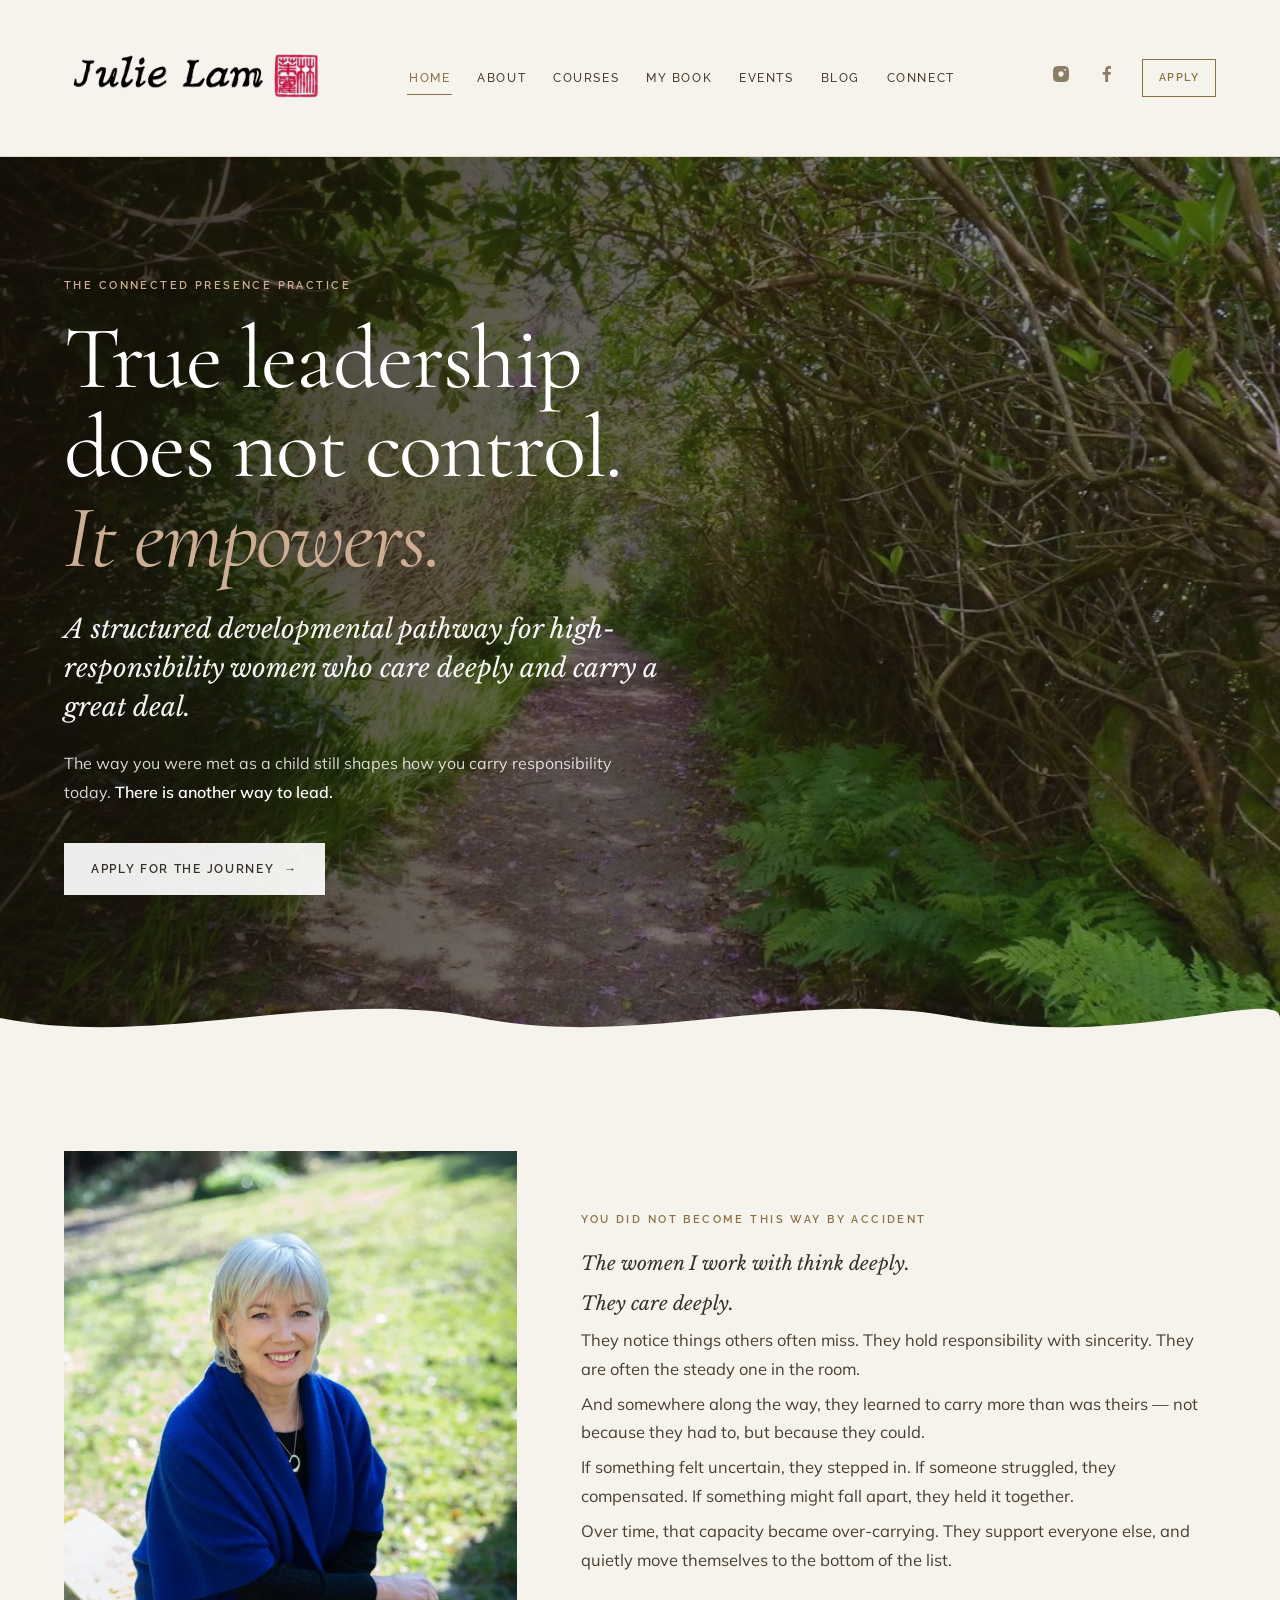
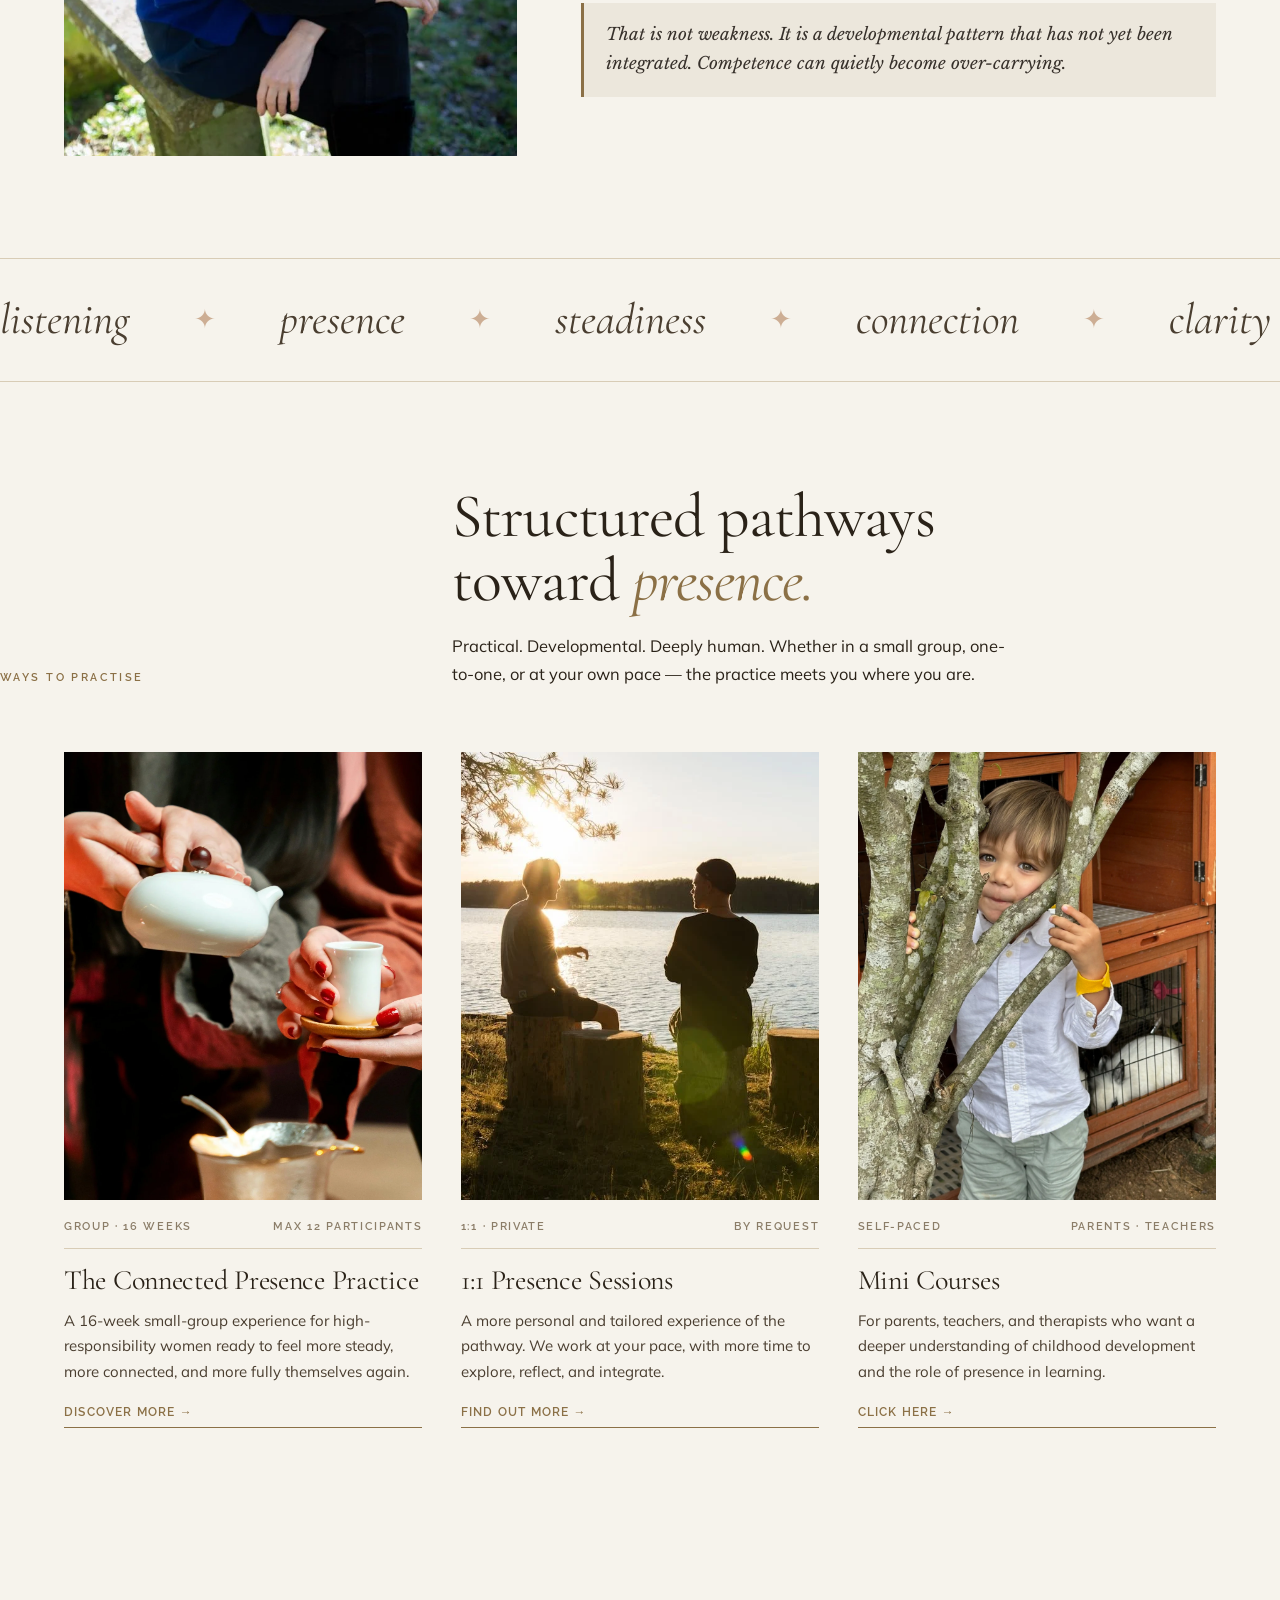
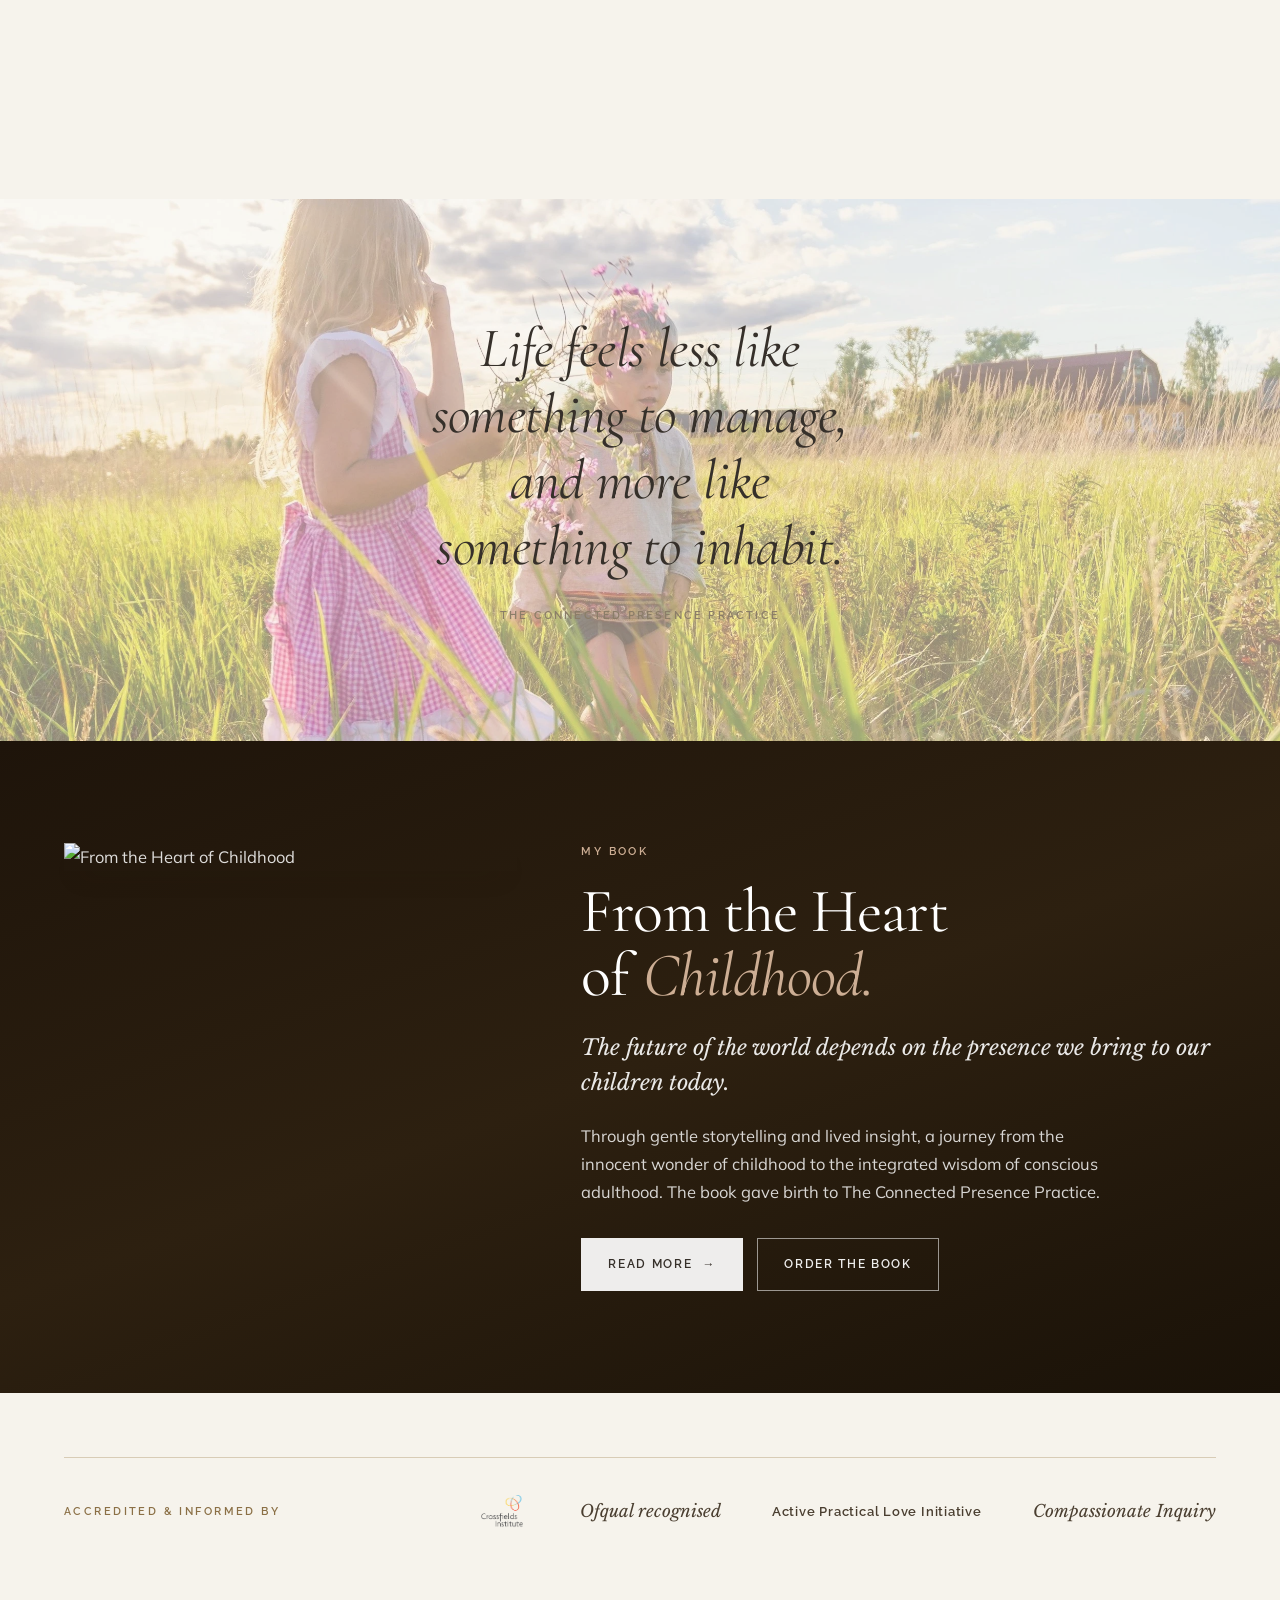
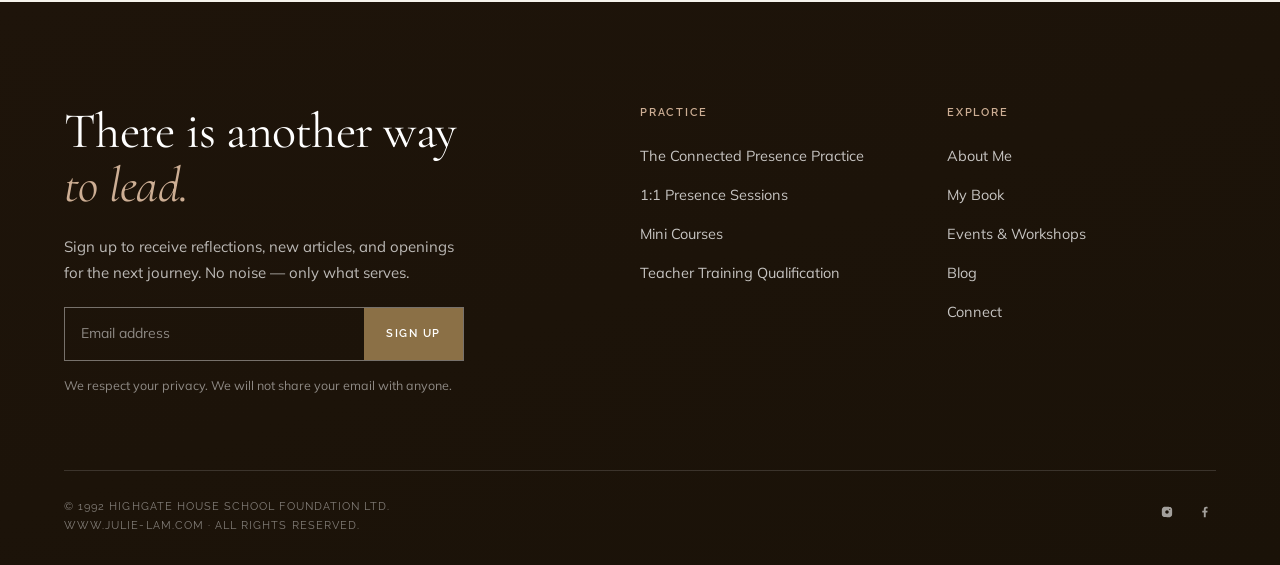
==== commit bff3a575: "updated index.html" ====
--- a/index.html
+++ b/index.html
@@ -283,5 +283,16 @@
 </footer>
 
 <script src="js/main.js"></script>
+<!-- Netlify Identity: handles #invite_token / #recovery_token hashes from email links -->
+<script src="https://identity.netlify.com/v1/netlify-identity-widget.js"></script>
+<script>
+  if (window.netlifyIdentity) {
+    window.netlifyIdentity.on('init', user => {
+      if (!user) {
+        window.netlifyIdentity.on('login', () => { document.location.href = '/admin/'; });
+      }
+    });
+  }
+</script>
 </body>
 </html>
--- a/css/styles.css
+++ b/css/styles.css
@@ -29,9 +29,17 @@
   --gutter: clamp(18px, 3vw, 44px);
 }
 
-* { box-sizing: border-box; }
-html { scroll-behavior: smooth; }
-html, body { margin: 0; padding: 0; }
+* {
+  box-sizing: border-box;
+}
+html {
+  scroll-behavior: smooth;
+}
+html,
+body {
+  margin: 0;
+  padding: 0;
+}
 body {
   background: var(--bg);
   color: var(--ink);
@@ -43,10 +51,26 @@
   text-rendering: optimizeLegibility;
   overflow-x: hidden;
 }
-img { display: block; max-width: 100%; }
-a { color: inherit; text-decoration: none; }
-button { font: inherit; color: inherit; background: none; border: 0; cursor: pointer; padding: 0; }
-::selection { background: var(--gold); color: #fff; }
+img {
+  display: block;
+  max-width: 100%;
+}
+a {
+  color: inherit;
+  text-decoration: none;
+}
+button {
+  font: inherit;
+  color: inherit;
+  background: none;
+  border: 0;
+  cursor: pointer;
+  padding: 0;
+}
+::selection {
+  background: var(--gold);
+  color: #fff;
+}
 
 /* ---------- Type helpers ---------- */
 .eyebrow {
@@ -57,7 +81,9 @@
   color: var(--gold);
   font-weight: 600;
 }
-.eyebrow.on-dark { color: var(--tan); }
+.eyebrow.on-dark {
+  color: var(--tan);
+}
 .lede {
   font-family: var(--book);
   font-style: italic;
@@ -66,28 +92,64 @@
   color: var(--ink-2);
   font-weight: 400;
 }
-.italic { font-style: italic; }
+.italic {
+  font-style: italic;
+}
 
 /* ---------- Layout ---------- */
-.wrap { max-width: var(--max); margin: 0 auto; padding: 0 var(--pad-x); }
-.row { display: grid; grid-template-columns: repeat(12, 1fr); gap: var(--gutter); }
-.col-4 { grid-column: span 4; }
-.col-5 { grid-column: span 5; }
-.col-6 { grid-column: span 6; }
-.col-7 { grid-column: span 7; }
-.col-8 { grid-column: span 8; }
-.col-12 { grid-column: span 12; }
+.wrap {
+  max-width: var(--max);
+  margin: 0 auto;
+  padding: 0 var(--pad-x);
+}
+.row {
+  display: grid;
+  grid-template-columns: repeat(12, 1fr);
+  gap: var(--gutter);
+}
+.col-4 {
+  grid-column: span 4;
+}
+.col-5 {
+  grid-column: span 5;
+}
+.col-6 {
+  grid-column: span 6;
+}
+.col-7 {
+  grid-column: span 7;
+}
+.col-8 {
+  grid-column: span 8;
+}
+.col-12 {
+  grid-column: span 12;
+}
 @media (max-width: 860px) {
-  .col-4, .col-5, .col-6, .col-7, .col-8 { grid-column: span 12; }
-}
-
-section { padding: clamp(56px, 8vw, 116px) 0; }
-section.tight { padding: clamp(36px, 5vw, 72px) 0; }
-section.flush-top { padding-top: 0; }
+  .col-4,
+  .col-5,
+  .col-6,
+  .col-7,
+  .col-8 {
+    grid-column: span 12;
+  }
+}
+
+section {
+  padding: clamp(56px, 8vw, 116px) 0;
+}
+section.tight {
+  padding: clamp(36px, 5vw, 72px) 0;
+}
+section.flush-top {
+  padding-top: 0;
+}
 
 /* ---------- Nav ---------- */
 .nav {
-  position: sticky; top: 0; z-index: 40;
+  position: sticky;
+  top: 0;
+  z-index: 40;
   padding: 14px var(--pad-x);
   background: color-mix(in oklab, var(--bg) 90%, transparent);
   backdrop-filter: blur(12px);
@@ -95,9 +157,23 @@
   border-bottom: 1px solid color-mix(in oklab, var(--rule) 70%, transparent);
   transition: transform 400ms ease;
 }
-.nav-inner { max-width: var(--max); margin: 0 auto; display: flex; align-items: center; justify-content: space-between; gap: 24px; }
-.brand-logo { height: 30px; width: auto; }
-.nav-links { display: flex; align-items: center; gap: clamp(12px, 1.8vw, 26px); }
+.nav-inner {
+  max-width: var(--max);
+  margin: 0 auto;
+  display: flex;
+  align-items: center;
+  justify-content: space-between;
+  gap: 24px;
+}
+.brand-logo {
+  height: 128px;
+  width: auto;
+}
+.nav-links {
+  display: flex;
+  align-items: center;
+  gap: clamp(12px, 1.8vw, 26px);
+}
 .nav-link {
   font-family: var(--display);
   font-size: 12px;
@@ -110,300 +186,1228 @@
   white-space: nowrap;
   transition: color 200ms;
 }
-.nav-link:hover { color: var(--gold); }
-.nav-link.active { color: var(--gold); }
+.nav-link:hover {
+  color: var(--gold);
+}
+.nav-link.active {
+  color: var(--gold);
+}
 .nav-link.active::after {
-  content: ""; position: absolute; left: 0; right: 0; bottom: -1px; height: 1px; background: var(--gold);
+  content: "";
+  position: absolute;
+  left: 0;
+  right: 0;
+  bottom: -1px;
+  height: 1px;
+  background: var(--gold);
 }
 .nav-cta {
-  font-family: var(--display); font-size: 11px; letter-spacing: 0.13em; text-transform: uppercase; font-weight: 600;
-  padding: 9px 16px; border: 1px solid var(--gold); color: var(--gold);
-  transition: background 250ms, color 250ms; display: inline-block;
-}
-.nav-cta:hover { background: var(--gold); color: #fff; }
-.nav-social { display: flex; gap: 12px; align-items: center; }
-.nav-social svg { width: 18px; height: 18px; fill: var(--ink-3); transition: fill 200ms; }
-.nav-social a:hover svg { fill: var(--gold); }
-@media (max-width: 1080px) { .nav-social, .nav-cta { display: none; } }
+  font-family: var(--display);
+  font-size: 11px;
+  letter-spacing: 0.13em;
+  text-transform: uppercase;
+  font-weight: 600;
+  padding: 9px 16px;
+  border: 1px solid var(--gold);
+  color: var(--gold);
+  transition:
+    background 250ms,
+    color 250ms;
+  display: inline-block;
+}
+.nav-cta:hover {
+  background: var(--gold);
+  color: #fff;
+}
+.nav-social {
+  display: flex;
+  gap: 12px;
+  align-items: center;
+}
+.nav-social svg {
+  width: 34px;
+  height: 34px;
+  fill: var(--ink-3);
+  transition: fill 200ms;
+}
+.nav-social a:hover svg {
+  fill: var(--gold);
+}
+@media (max-width: 1080px) {
+  .nav-social,
+  .nav-cta {
+    display: none;
+  }
+}
 @media (max-width: 820px) {
-  .nav-links { display: none; }
-  .nav-mobile-toggle { display: inline-flex !important; }
-}
-.nav-mobile-toggle { display: none; flex-direction: column; gap: 5px; padding: 8px; }
-.nav-mobile-toggle span { width: 24px; height: 1.5px; background: var(--ink); display: block; }
+  .nav-links {
+    display: none;
+  }
+  .nav-mobile-toggle {
+    display: inline-flex !important;
+  }
+}
+.nav-mobile-toggle {
+  display: none;
+  flex-direction: column;
+  gap: 5px;
+  padding: 8px;
+}
+.nav-mobile-toggle span {
+  width: 24px;
+  height: 1.5px;
+  background: var(--ink);
+  display: block;
+}
 .mobile-menu {
-  display: none; flex-direction: column; gap: 4px;
+  display: none;
+  flex-direction: column;
+  gap: 4px;
   padding: 8px var(--pad-x) 20px;
   border-bottom: 1px solid var(--rule);
   background: var(--bg);
 }
-.mobile-menu.open { display: flex; }
+.mobile-menu.open {
+  display: flex;
+}
 .mobile-menu a {
-  font-family: var(--display); font-size: 13px; letter-spacing: 0.1em; text-transform: uppercase;
-  padding: 12px 0; border-bottom: 1px solid color-mix(in oklab, var(--rule) 50%, transparent); color: var(--ink-2);
+  font-family: var(--display);
+  font-size: 13px;
+  letter-spacing: 0.1em;
+  text-transform: uppercase;
+  padding: 12px 0;
+  border-bottom: 1px solid color-mix(in oklab, var(--rule) 50%, transparent);
+  color: var(--ink-2);
 }
 
 /* ---------- Buttons ---------- */
 .btn {
-  display: inline-flex; align-items: center; gap: 10px;
-  font-family: var(--display); font-size: 12px; letter-spacing: 0.14em; text-transform: uppercase; font-weight: 600;
-  padding: 15px 26px; border: 1px solid var(--brown); color: var(--brown); background: transparent;
-  transition: background 250ms, color 250ms, border-color 250ms;
-}
-.btn:hover { background: var(--brown); color: var(--bg); }
-.btn-solid { background: var(--gold); border-color: var(--gold); color: #fff; }
-.btn-solid:hover { background: var(--brown); border-color: var(--brown); }
-.btn-light { border-color: rgba(255,255,255,0.55); color: rgba(255,255,255,0.92); }
-.btn-light:hover { background: rgba(255,255,255,0.12); border-color: #fff; color: #fff; }
-.btn-light-solid { background: rgba(255,255,255,0.92); border-color: transparent; color: var(--brown); }
-.btn-light-solid:hover { background: #fff; }
-.btn .arrow { transition: transform 250ms; }
-.btn:hover .arrow { transform: translateX(4px); }
+  display: inline-flex;
+  align-items: center;
+  gap: 10px;
+  font-family: var(--display);
+  font-size: 12px;
+  letter-spacing: 0.14em;
+  text-transform: uppercase;
+  font-weight: 600;
+  padding: 15px 26px;
+  border: 1px solid var(--brown);
+  color: var(--brown);
+  background: transparent;
+  transition:
+    background 250ms,
+    color 250ms,
+    border-color 250ms;
+}
+.btn:hover {
+  background: var(--brown);
+  color: var(--bg);
+}
+.btn-solid {
+  background: var(--gold);
+  border-color: var(--gold);
+  color: #fff;
+}
+.btn-solid:hover {
+  background: var(--brown);
+  border-color: var(--brown);
+}
+.btn-light {
+  border-color: rgba(255, 255, 255, 0.55);
+  color: rgba(255, 255, 255, 0.92);
+}
+.btn-light:hover {
+  background: rgba(255, 255, 255, 0.12);
+  border-color: #fff;
+  color: #fff;
+}
+.btn-light-solid {
+  background: rgba(255, 255, 255, 0.92);
+  border-color: transparent;
+  color: var(--brown);
+}
+.btn-light-solid:hover {
+  background: #fff;
+}
+.btn .arrow {
+  transition: transform 250ms;
+}
+.btn:hover .arrow {
+  transform: translateX(4px);
+}
 
 .text-link {
-  display: inline-flex; align-items: center; gap: 8px;
-  font-family: var(--display); font-size: 12px; letter-spacing: 0.1em; text-transform: uppercase; font-weight: 600; color: var(--gold);
-  border-bottom: 1px solid currentColor; padding-bottom: 4px; transition: gap 250ms;
-}
-.text-link:hover { gap: 14px; }
+  display: inline-flex;
+  align-items: center;
+  gap: 8px;
+  font-family: var(--display);
+  font-size: 12px;
+  letter-spacing: 0.1em;
+  text-transform: uppercase;
+  font-weight: 600;
+  color: var(--gold);
+  border-bottom: 1px solid currentColor;
+  padding-bottom: 4px;
+  transition: gap 250ms;
+}
+.text-link:hover {
+  gap: 14px;
+}
 
 /* ---------- Section heads ---------- */
-.section-head { display: grid; grid-template-columns: 1fr 2fr; gap: var(--gutter); align-items: end; margin-bottom: clamp(36px, 5vw, 64px); }
-@media (max-width: 860px) { .section-head { grid-template-columns: 1fr; gap: 16px; } }
+.section-head {
+  display: grid;
+  grid-template-columns: 1fr 2fr;
+  gap: var(--gutter);
+  align-items: end;
+  margin-bottom: clamp(36px, 5vw, 64px);
+}
+@media (max-width: 860px) {
+  .section-head {
+    grid-template-columns: 1fr;
+    gap: 16px;
+  }
+}
 .section-title {
-  font-family: var(--serif); font-weight: 400; font-size: clamp(34px, 5vw, 62px);
-  line-height: 1.04; letter-spacing: -0.015em; margin: 0; text-wrap: balance;
-}
-.section-title .italic { font-style: italic; color: var(--gold); }
+  font-family: var(--serif);
+  font-weight: 400;
+  font-size: clamp(34px, 5vw, 62px);
+  line-height: 1.04;
+  letter-spacing: -0.015em;
+  margin: 0;
+  text-wrap: balance;
+}
+.section-title .italic {
+  font-style: italic;
+  color: var(--gold);
+}
 
 /* ---------- Reveal ---------- */
-.reveal { opacity: 0; transform: translateY(20px); transition: opacity 1000ms ease, transform 1000ms cubic-bezier(.2,.7,.2,1); }
-.reveal.in { opacity: 1; transform: translateY(0); }
+.reveal {
+  opacity: 0;
+  transform: translateY(20px);
+  transition:
+    opacity 1000ms ease,
+    transform 1000ms cubic-bezier(0.2, 0.7, 0.2, 1);
+}
+.reveal.in {
+  opacity: 1;
+  transform: translateY(0);
+}
 
 /* ---------- Page transition ---------- */
-.page { animation: pageIn 700ms cubic-bezier(.2,.7,.2,1) both; }
-@keyframes pageIn { from { opacity: 0; transform: translateY(10px); } to { opacity: 1; transform: translateY(0); } }
+.page {
+  animation: pageIn 700ms cubic-bezier(0.2, 0.7, 0.2, 1) both;
+}
+@keyframes pageIn {
+  from {
+    opacity: 0;
+    transform: translateY(10px);
+  }
+  to {
+    opacity: 1;
+    transform: translateY(0);
+  }
+}
 
 /* ---------- HERO ---------- */
 .hero {
-  position: relative; min-height: 90vh; display: flex; align-items: center;
+  position: relative;
+  min-height: 90vh;
+  display: flex;
+  align-items: center;
   padding: 120px var(--pad-x) clamp(80px, 12vw, 160px);
   overflow: hidden;
 }
-.hero-bg { position: absolute; inset: 0; }
-.hero-bg img { width: 100%; height: 100%; object-fit: cover; }
+.hero-bg {
+  position: absolute;
+  inset: 0;
+}
+.hero-bg img {
+  width: 100%;
+  height: 100%;
+  object-fit: cover;
+}
 .hero-bg::after {
-  content: ""; position: absolute; inset: 0;
-  background: linear-gradient(105deg, rgba(20,14,8,0.86) 0%, rgba(30,24,12,0.66) 45%, rgba(45,35,24,0.34) 100%);
-}
-.hero-inner { position: relative; z-index: 2; max-width: var(--max); margin: 0 auto; width: 100%; }
-.hero-content { max-width: 760px; }
+  content: "";
+  position: absolute;
+  inset: 0;
+  background: linear-gradient(
+    105deg,
+    rgba(20, 14, 8, 0.86) 0%,
+    rgba(30, 24, 12, 0.66) 45%,
+    rgba(45, 35, 24, 0.34) 100%
+  );
+}
+.hero-inner {
+  position: relative;
+  z-index: 2;
+  max-width: var(--max);
+  margin: 0 auto;
+  width: 100%;
+}
+.hero-content {
+  max-width: 760px;
+}
 .hero-title {
-  font-family: var(--serif); font-weight: 400; color: #fff;
-  font-size: clamp(44px, 7vw, 96px); line-height: 1.0; letter-spacing: -0.02em; margin: 18px 0 0; text-wrap: balance;
-}
-.hero-title .italic { font-style: italic; color: var(--tan); }
+  font-family: var(--serif);
+  font-weight: 400;
+  color: #fff;
+  font-size: clamp(44px, 7vw, 96px);
+  line-height: 1;
+  letter-spacing: -0.02em;
+  margin: 18px 0 0;
+  text-wrap: balance;
+}
+.hero-title .italic {
+  font-style: italic;
+  color: var(--tan);
+}
 .hero-tagline {
-  font-family: var(--book); font-style: italic; color: rgba(255,255,255,0.95);
-  font-size: clamp(18px, 2.1vw, 26px); line-height: 1.5; margin: 28px 0 0; max-width: 620px;
-}
-.hero-sub { color: rgba(255,255,255,0.82); font-size: 16px; line-height: 1.8; margin: 22px 0 0; max-width: 560px; }
-.hero-sub strong { color: #fff; font-weight: 600; }
+  font-family: var(--book);
+  font-style: italic;
+  color: rgba(255, 255, 255, 0.95);
+  font-size: clamp(18px, 2.1vw, 26px);
+  line-height: 1.5;
+  margin: 28px 0 0;
+  max-width: 620px;
+}
+.hero-sub {
+  color: rgba(255, 255, 255, 0.82);
+  font-size: 16px;
+  line-height: 1.8;
+  margin: 22px 0 0;
+  max-width: 560px;
+}
+.hero-sub strong {
+  color: #fff;
+  font-weight: 600;
+}
 
 /* wavy divider */
-.wave { position: absolute; bottom: -1px; left: 0; width: 100%; line-height: 0; z-index: 2; }
-.wave svg { display: block; width: 100%; height: clamp(40px, 5vw, 70px); }
+.wave {
+  position: absolute;
+  bottom: -1px;
+  left: 0;
+  width: 100%;
+  line-height: 0;
+  z-index: 2;
+}
+.wave svg {
+  display: block;
+  width: 100%;
+  height: clamp(40px, 5vw, 70px);
+}
 
 /* ---------- Intro ---------- */
-.intro-grid { display: grid; grid-template-columns: 5fr 7fr; gap: clamp(32px, 5vw, 72px); align-items: center; }
-@media (max-width: 860px) { .intro-grid { grid-template-columns: 1fr; } }
-.intro-img { width: 100%; aspect-ratio: 3/4; object-fit: cover; object-position: center; }
-.intro-lines p { margin: 0 0 6px; font-size: 16.5px; color: var(--ink-2); line-height: 1.75; }
-.intro-lines p.short { font-family: var(--book); font-style: italic; font-size: 19px; color: var(--brown); }
+.intro-grid {
+  display: grid;
+  grid-template-columns: 5fr 7fr;
+  gap: clamp(32px, 5vw, 72px);
+  align-items: center;
+}
+@media (max-width: 860px) {
+  .intro-grid {
+    grid-template-columns: 1fr;
+  }
+}
+.intro-img {
+  width: 100%;
+  aspect-ratio: 3/4;
+  object-fit: cover;
+  object-position: center;
+}
+.intro-lines p {
+  margin: 0 0 6px;
+  font-size: 16.5px;
+  color: var(--ink-2);
+  line-height: 1.75;
+}
+.intro-lines p.short {
+  font-family: var(--book);
+  font-style: italic;
+  font-size: 19px;
+  color: var(--brown);
+}
 .highlight {
-  background: rgba(139,112,70,0.09); border-left: 3px solid var(--gold);
-  padding: 18px 22px; margin-top: 28px;
-  font-family: var(--book); font-style: italic; font-size: 17px; color: var(--brown); line-height: 1.7;
+  background: rgba(139, 112, 70, 0.09);
+  border-left: 3px solid var(--gold);
+  padding: 18px 22px;
+  margin-top: 28px;
+  font-family: var(--book);
+  font-style: italic;
+  font-size: 17px;
+  color: var(--brown);
+  line-height: 1.7;
 }
 
 /* ---------- Espresso section ---------- */
 .espresso {
-  background: linear-gradient(160deg, var(--esp-1) 0%, var(--esp-2) 50%, var(--esp-3) 100%);
-  color: rgba(255,255,255,0.85);
-}
-.espresso .section-title { color: rgba(255,255,255,0.96); }
-.espresso .section-title .italic { color: var(--tan); }
-.espresso p { color: rgba(255,255,255,0.82); }
-.espresso a.inline { color: var(--tan); border-bottom: 1px solid rgba(205,174,148,0.4); }
-.narrative { columns: 2; column-gap: clamp(32px, 5vw, 64px); }
-.narrative p { margin: 0 0 1em; break-inside: avoid; font-size: 15.5px; line-height: 1.85; }
-@media (max-width: 760px) { .narrative { columns: 1; } }
+  background: linear-gradient(
+    160deg,
+    var(--esp-1) 0%,
+    var(--esp-2) 50%,
+    var(--esp-3) 100%
+  );
+  color: rgba(255, 255, 255, 0.85);
+}
+.espresso .section-title {
+  color: rgba(255, 255, 255, 0.96);
+}
+.espresso .section-title .italic {
+  color: var(--tan);
+}
+.espresso p {
+  color: rgba(255, 255, 255, 0.82);
+}
+.espresso a.inline {
+  color: var(--tan);
+  border-bottom: 1px solid rgba(205, 174, 148, 0.4);
+}
+.narrative {
+  columns: 2;
+  column-gap: clamp(32px, 5vw, 64px);
+}
+.narrative p {
+  margin: 0 0 1em;
+  break-inside: avoid;
+  font-size: 15.5px;
+  line-height: 1.85;
+}
+@media (max-width: 760px) {
+  .narrative {
+    columns: 1;
+  }
+}
 
 /* ---------- Reader ---------- */
-.reader { max-width: 660px; }
-.reader p { font-family: var(--book); font-size: clamp(16px, 1.3vw, 18px); line-height: 1.85; color: var(--ink-2); margin: 0 0 1.1em; text-wrap: pretty; }
-.reader p.first::first-letter { font-family: var(--serif); font-style: italic; font-size: 4.4em; line-height: 0.85; float: left; padding: 10px 14px 0 0; color: var(--gold); }
+.reader {
+  max-width: 660px;
+}
+.reader p {
+  font-family: var(--book);
+  font-size: clamp(16px, 1.3vw, 18px);
+  line-height: 1.85;
+  color: var(--ink-2);
+  margin: 0 0 1.1em;
+  text-wrap: pretty;
+}
+.reader p.first::first-letter {
+  font-family: var(--serif);
+  font-style: italic;
+  font-size: 4.4em;
+  line-height: 0.85;
+  float: left;
+  padding: 10px 14px 0 0;
+  color: var(--gold);
+}
 
 /* ---------- Offerings ---------- */
-.offerings { display: grid; grid-template-columns: repeat(3, 1fr); gap: var(--gutter); }
-@media (max-width: 900px) { .offerings { grid-template-columns: 1fr; max-width: 460px; margin: 0 auto; } }
-.offering { display: flex; flex-direction: column; }
-.offering-img { width: 100%; aspect-ratio: 4/5; object-fit: cover; }
+.offerings {
+  display: grid;
+  grid-template-columns: repeat(3, 1fr);
+  gap: var(--gutter);
+}
+@media (max-width: 900px) {
+  .offerings {
+    grid-template-columns: 1fr;
+    max-width: 460px;
+    margin: 0 auto;
+  }
+}
+.offering {
+  display: flex;
+  flex-direction: column;
+}
+.offering-img {
+  width: 100%;
+  aspect-ratio: 4/5;
+  object-fit: cover;
+}
 .offering-meta {
-  display: flex; justify-content: space-between; gap: 12px; margin-top: 18px; padding-bottom: 12px;
+  display: flex;
+  justify-content: space-between;
+  gap: 12px;
+  margin-top: 18px;
+  padding-bottom: 12px;
   border-bottom: 1px solid var(--rule);
-  font-family: var(--display); font-size: 10.5px; letter-spacing: 0.16em; text-transform: uppercase; color: var(--ink-3); font-weight: 600;
-}
-.offering-name { font-family: var(--serif); font-size: 28px; line-height: 1.12; font-weight: 400; letter-spacing: -0.01em; margin: 16px 0 12px; }
-.offering p { margin: 0 0 18px; color: var(--ink-2); font-size: 15px; line-height: 1.7; }
-.offering .text-link { margin-top: auto; }
+  font-family: var(--display);
+  font-size: 10.5px;
+  letter-spacing: 0.16em;
+  text-transform: uppercase;
+  color: var(--ink-3);
+  font-weight: 600;
+}
+.offering-name {
+  font-family: var(--serif);
+  font-size: 28px;
+  line-height: 1.12;
+  font-weight: 400;
+  letter-spacing: -0.01em;
+  margin: 16px 0 12px;
+}
+.offering p {
+  margin: 0 0 18px;
+  color: var(--ink-2);
+  font-size: 15px;
+  line-height: 1.7;
+}
+.offering .text-link {
+  margin-top: auto;
+}
 
 /* diploma band */
 .diploma {
-  display: grid; grid-template-columns: 1fr auto; gap: var(--gutter); align-items: center;
-  padding: 36px; border: 1px solid var(--rule); background: var(--bg-2); margin-top: var(--gutter);
-}
-@media (max-width: 760px) { .diploma { grid-template-columns: 1fr; text-align: left; } }
-.diploma h3 { font-family: var(--serif); font-size: 26px; font-weight: 400; margin: 0 0 10px; letter-spacing: -0.01em; }
-.diploma p { margin: 0; color: var(--ink-2); font-size: 14.5px; max-width: 640px; }
-.diploma-logo { height: 64px; width: auto; }
+  display: grid;
+  grid-template-columns: 1fr auto;
+  gap: var(--gutter);
+  align-items: center;
+  padding: 36px;
+  border: 1px solid var(--rule);
+  background: var(--bg-2);
+  margin-top: var(--gutter);
+}
+@media (max-width: 760px) {
+  .diploma {
+    grid-template-columns: 1fr;
+    text-align: left;
+  }
+}
+.diploma h3 {
+  font-family: var(--serif);
+  font-size: 26px;
+  font-weight: 400;
+  margin: 0 0 10px;
+  letter-spacing: -0.01em;
+}
+.diploma p {
+  margin: 0;
+  color: var(--ink-2);
+  font-size: 14.5px;
+  max-width: 640px;
+}
+.diploma-logo {
+  height: 64px;
+  width: auto;
+}
 
 /* ---------- Pull quote ---------- */
-.pull { position: relative; text-align: center; padding: clamp(56px, 9vw, 120px) 0; overflow: hidden; }
-.pull-bg { position: absolute; inset: 0; opacity: 0.5; }
-.pull-bg img { width: 100%; height: 100%; object-fit: cover; }
-.pull-inner { position: relative; z-index: 2; }
+.pull {
+  position: relative;
+  text-align: center;
+  padding: clamp(56px, 9vw, 120px) 0;
+  overflow: hidden;
+}
+.pull-bg {
+  position: absolute;
+  inset: 0;
+  opacity: 0.5;
+}
+.pull-bg img {
+  width: 100%;
+  height: 100%;
+  object-fit: cover;
+}
+.pull-inner {
+  position: relative;
+  z-index: 2;
+}
 .pull-text {
-  font-family: var(--serif); font-style: italic; font-weight: 400;
-  font-size: clamp(28px, 4.4vw, 56px); line-height: 1.18; letter-spacing: -0.01em;
-  max-width: 20ch; margin: 0 auto; color: var(--brown); text-wrap: balance;
-}
-.pull-attr { font-family: var(--display); font-size: 11px; letter-spacing: 0.2em; text-transform: uppercase; color: var(--ink-3); margin-top: 28px; font-weight: 600; }
+  font-family: var(--serif);
+  font-style: italic;
+  font-weight: 400;
+  font-size: clamp(28px, 4.4vw, 56px);
+  line-height: 1.18;
+  letter-spacing: -0.01em;
+  max-width: 20ch;
+  margin: 0 auto;
+  color: var(--brown);
+  text-wrap: balance;
+}
+.pull-attr {
+  font-family: var(--display);
+  font-size: 11px;
+  letter-spacing: 0.2em;
+  text-transform: uppercase;
+  color: var(--ink-3);
+  margin-top: 28px;
+  font-weight: 600;
+}
 
 /* ---------- Marquee ---------- */
-.marquee { overflow: hidden; border-top: 1px solid var(--rule); border-bottom: 1px solid var(--rule); padding: 24px 0; white-space: nowrap; display: flex; }
-.marquee-inner { display: flex; gap: 64px; animation: marquee 48s linear infinite; flex-shrink: 0; padding-right: 64px; }
-.marquee-item { font-family: var(--serif); font-style: italic; font-size: clamp(24px, 3.4vw, 44px); font-weight: 400; color: var(--ink-2); display: flex; align-items: center; gap: 64px; }
-.marquee-item::after { content: "✦"; font-style: normal; color: var(--tan); font-size: 0.6em; }
-@keyframes marquee { to { transform: translateX(-100%); } }
+.marquee {
+  overflow: hidden;
+  border-top: 1px solid var(--rule);
+  border-bottom: 1px solid var(--rule);
+  padding: 24px 0;
+  white-space: nowrap;
+  display: flex;
+}
+.marquee-inner {
+  display: flex;
+  gap: 64px;
+  animation: marquee 48s linear infinite;
+  flex-shrink: 0;
+  padding-right: 64px;
+}
+.marquee-item {
+  font-family: var(--serif);
+  font-style: italic;
+  font-size: clamp(24px, 3.4vw, 44px);
+  font-weight: 400;
+  color: var(--ink-2);
+  display: flex;
+  align-items: center;
+  gap: 64px;
+}
+.marquee-item::after {
+  content: "✦";
+  font-style: normal;
+  color: var(--tan);
+  font-size: 0.6em;
+}
+@keyframes marquee {
+  to {
+    transform: translateX(-100%);
+  }
+}
 
 /* ---------- Book cover ---------- */
-.cover-shadow { box-shadow: 0 40px 70px -24px rgba(40,28,14,0.45), 0 14px 24px -12px rgba(40,28,14,0.3); }
+.cover-shadow {
+  box-shadow:
+    0 40px 70px -24px rgba(40, 28, 14, 0.45),
+    0 14px 24px -12px rgba(40, 28, 14, 0.3);
+}
 
 /* ---------- Band (full-bleed) ---------- */
-.band { position: relative; overflow: hidden; }
-.band-bg { position: absolute; inset: 0; }
-.band-bg img { width: 100%; height: 100%; object-fit: cover; }
-.band-bg::after { content: ""; position: absolute; inset: 0; background: rgba(40,30,18,0.4); }
+.band {
+  position: relative;
+  overflow: hidden;
+}
+.band-bg {
+  position: absolute;
+  inset: 0;
+}
+.band-bg img {
+  width: 100%;
+  height: 100%;
+  object-fit: cover;
+}
+.band-bg::after {
+  content: "";
+  position: absolute;
+  inset: 0;
+  background: rgba(40, 30, 18, 0.4);
+}
 
 /* ---------- About bio ---------- */
-.bio-grid { display: grid; grid-template-columns: 5fr 7fr; gap: clamp(32px, 5vw, 76px); align-items: start; }
-@media (max-width: 900px) { .bio-grid { grid-template-columns: 1fr; } }
-.bio-photo { width: 100%; aspect-ratio: 4/5; object-fit: cover; object-position: center top; }
-.bio-meta { margin-top: 26px; }
-.bio-meta-row { display: grid; grid-template-columns: 130px 1fr; gap: 16px; padding: 13px 0; border-bottom: 1px solid var(--rule); }
-.bio-meta-row .k { font-family: var(--display); font-size: 10.5px; letter-spacing: 0.14em; text-transform: uppercase; color: var(--ink-3); font-weight: 600; padding-top: 2px; }
-.bio-meta-row .v { font-size: 14.5px; color: var(--ink-2); }
+.bio-grid {
+  display: grid;
+  grid-template-columns: 5fr 7fr;
+  gap: clamp(32px, 5vw, 76px);
+  align-items: start;
+}
+@media (max-width: 900px) {
+  .bio-grid {
+    grid-template-columns: 1fr;
+  }
+}
+.bio-photo {
+  width: 100%;
+  aspect-ratio: 4/5;
+  object-fit: cover;
+  object-position: center top;
+}
+.bio-meta {
+  margin-top: 26px;
+}
+.bio-meta-row {
+  display: grid;
+  grid-template-columns: 130px 1fr;
+  gap: 16px;
+  padding: 13px 0;
+  border-bottom: 1px solid var(--rule);
+}
+.bio-meta-row .k {
+  font-family: var(--display);
+  font-size: 10.5px;
+  letter-spacing: 0.14em;
+  text-transform: uppercase;
+  color: var(--ink-3);
+  font-weight: 600;
+  padding-top: 2px;
+}
+.bio-meta-row .v {
+  font-size: 14.5px;
+  color: var(--ink-2);
+}
 
 /* ---------- Course list ---------- */
-.course-list { display: grid; }
+.course-list {
+  display: grid;
+}
 .course {
-  display: grid; grid-template-columns: 64px 1.3fr 2fr 1fr auto; gap: var(--gutter);
-  padding: 36px 0; border-top: 1px solid var(--rule); align-items: start; transition: padding-left 250ms;
-}
-.course:last-child { border-bottom: 1px solid var(--rule); }
-.course:hover { padding-left: 12px; }
-.course-num { font-family: var(--display); font-size: 12px; letter-spacing: 0.1em; color: var(--gold); font-weight: 700; padding-top: 8px; }
-.course-name { font-family: var(--serif); font-size: clamp(23px, 2.3vw, 32px); line-height: 1.1; letter-spacing: -0.01em; margin: 0; font-weight: 400; }
-.course-desc { font-size: 14.5px; color: var(--ink-2); line-height: 1.7; }
-.course-meta { font-family: var(--display); font-size: 10.5px; letter-spacing: 0.13em; text-transform: uppercase; color: var(--ink-3); font-weight: 600; padding-top: 8px; display: grid; gap: 7px; }
-.course-meta .price { color: var(--gold); }
-.course-action { padding-top: 4px; }
-@media (max-width: 920px) { .course { grid-template-columns: 1fr; gap: 12px; } .course-num, .course-meta { padding-top: 0; } }
+  display: grid;
+  grid-template-columns: 64px 1.3fr 2fr 1fr auto;
+  gap: var(--gutter);
+  padding: 36px 0;
+  border-top: 1px solid var(--rule);
+  align-items: start;
+  transition: padding-left 250ms;
+}
+.course:last-child {
+  border-bottom: 1px solid var(--rule);
+}
+.course:hover {
+  padding-left: 12px;
+}
+.course-num {
+  font-family: var(--display);
+  font-size: 12px;
+  letter-spacing: 0.1em;
+  color: var(--gold);
+  font-weight: 700;
+  padding-top: 8px;
+}
+.course-name {
+  font-family: var(--serif);
+  font-size: clamp(23px, 2.3vw, 32px);
+  line-height: 1.1;
+  letter-spacing: -0.01em;
+  margin: 0;
+  font-weight: 400;
+}
+.course-desc {
+  font-size: 14.5px;
+  color: var(--ink-2);
+  line-height: 1.7;
+}
+.course-meta {
+  font-family: var(--display);
+  font-size: 10.5px;
+  letter-spacing: 0.13em;
+  text-transform: uppercase;
+  color: var(--ink-3);
+  font-weight: 600;
+  padding-top: 8px;
+  display: grid;
+  gap: 7px;
+}
+.course-meta .price {
+  color: var(--gold);
+}
+.course-action {
+  padding-top: 4px;
+}
+@media (max-width: 920px) {
+  .course {
+    grid-template-columns: 1fr;
+    gap: 12px;
+  }
+  .course-num,
+  .course-meta {
+    padding-top: 0;
+  }
+}
 
 /* ---------- For-whom list ---------- */
-.whom { display: grid; gap: 0; margin-top: 8px; padding-left: 0; }
-.whom li { list-style: none; padding: 16px 0; border-top: 1px solid var(--rule); font-family: var(--book); font-size: 17px; font-style: italic; color: var(--ink-2); display: flex; gap: 16px; align-items: baseline; }
-.whom li::before { content: "✦"; color: var(--tan); font-style: normal; font-size: 13px; flex-shrink: 0; }
-.whom li:last-child { border-bottom: 1px solid var(--rule); }
+.whom {
+  display: grid;
+  gap: 0;
+  margin-top: 8px;
+  padding-left: 0;
+}
+.whom li {
+  list-style: none;
+  padding: 16px 0;
+  border-top: 1px solid var(--rule);
+  font-family: var(--book);
+  font-size: 17px;
+  font-style: italic;
+  color: var(--ink-2);
+  display: flex;
+  gap: 16px;
+  align-items: baseline;
+}
+.whom li::before {
+  content: "✦";
+  color: var(--tan);
+  font-style: normal;
+  font-size: 13px;
+  flex-shrink: 0;
+}
+.whom li:last-child {
+  border-bottom: 1px solid var(--rule);
+}
 
 /* closing poem */
-.closing { font-family: var(--serif); font-style: italic; font-size: clamp(22px, 3vw, 34px); line-height: 1.4; color: var(--brown); text-align: center; }
+.closing {
+  font-family: var(--serif);
+  font-style: italic;
+  font-size: clamp(22px, 3vw, 34px);
+  line-height: 1.4;
+  color: var(--brown);
+  text-align: center;
+}
 
 /* ---------- Testimonials ---------- */
-.tcard { padding-top: 22px; border-top: 1px solid var(--rule); }
-.tcard p { font-family: var(--serif); font-style: italic; font-size: clamp(20px, 1.9vw, 26px); line-height: 1.4; color: var(--ink-2); margin: 0 0 14px; }
-.tcard .by { font-family: var(--display); font-size: 10.5px; letter-spacing: 0.14em; text-transform: uppercase; color: var(--ink-3); font-weight: 600; }
+.tcard {
+  padding-top: 22px;
+  border-top: 1px solid var(--rule);
+}
+.tcard p {
+  font-family: var(--serif);
+  font-style: italic;
+  font-size: clamp(20px, 1.9vw, 26px);
+  line-height: 1.4;
+  color: var(--ink-2);
+  margin: 0 0 14px;
+}
+.tcard .by {
+  font-family: var(--display);
+  font-size: 10.5px;
+  letter-spacing: 0.14em;
+  text-transform: uppercase;
+  color: var(--ink-3);
+  font-weight: 600;
+}
 
 /* ---------- Events ---------- */
-.events { display: grid; }
-.event { display: grid; grid-template-columns: 150px 1.4fr 1.4fr auto; gap: var(--gutter); padding: 28px 0; border-top: 1px solid var(--rule); align-items: center; }
-.event:last-child { border-bottom: 1px solid var(--rule); }
-.event-date { font-family: var(--serif); font-size: 22px; line-height: 1.1; letter-spacing: -0.01em; }
-.event-date small { display: block; font-family: var(--display); font-size: 10.5px; letter-spacing: 0.14em; text-transform: uppercase; color: var(--ink-3); margin-top: 6px; font-weight: 600; }
-.event-name { font-family: var(--serif); font-size: 21px; line-height: 1.2; }
-.event-where { font-size: 13.5px; color: var(--ink-2); }
-.event-where .status { display: block; font-family: var(--display); font-size: 10px; letter-spacing: 0.13em; text-transform: uppercase; color: var(--gold); font-weight: 600; margin-top: 5px; }
-@media (max-width: 920px) { .event { grid-template-columns: 1fr; gap: 8px; } }
+.events {
+  display: grid;
+}
+.event {
+  display: grid;
+  grid-template-columns: 150px 1.4fr 1.4fr auto;
+  gap: var(--gutter);
+  padding: 28px 0;
+  border-top: 1px solid var(--rule);
+  align-items: center;
+}
+.event:last-child {
+  border-bottom: 1px solid var(--rule);
+}
+.event-date {
+  font-family: var(--serif);
+  font-size: 22px;
+  line-height: 1.1;
+  letter-spacing: -0.01em;
+}
+.event-date small {
+  display: block;
+  font-family: var(--display);
+  font-size: 10.5px;
+  letter-spacing: 0.14em;
+  text-transform: uppercase;
+  color: var(--ink-3);
+  margin-top: 6px;
+  font-weight: 600;
+}
+.event-name {
+  font-family: var(--serif);
+  font-size: 21px;
+  line-height: 1.2;
+}
+.event-where {
+  font-size: 13.5px;
+  color: var(--ink-2);
+}
+.event-where .status {
+  display: block;
+  font-family: var(--display);
+  font-size: 10px;
+  letter-spacing: 0.13em;
+  text-transform: uppercase;
+  color: var(--gold);
+  font-weight: 600;
+  margin-top: 5px;
+}
+@media (max-width: 920px) {
+  .event {
+    grid-template-columns: 1fr;
+    gap: 8px;
+  }
+}
 
 /* ---------- Blog ---------- */
-.posts { display: grid; grid-template-columns: repeat(3, 1fr); gap: var(--gutter); }
-@media (max-width: 900px) { .posts { grid-template-columns: 1fr; max-width: 440px; margin: 0 auto; } }
-.post { display: flex; flex-direction: column; cursor: pointer; }
-.post-img { width: 100%; aspect-ratio: 3/2; object-fit: cover; }
-.post-cat { font-family: var(--display); font-size: 10px; letter-spacing: 0.16em; text-transform: uppercase; color: var(--gold); font-weight: 600; margin: 18px 0 8px; }
-.post-title { font-family: var(--serif); font-size: 24px; line-height: 1.2; font-weight: 400; margin: 0 0 10px; letter-spacing: -0.01em; }
-.post-excerpt { font-size: 14.5px; color: var(--ink-2); line-height: 1.65; margin: 0; }
-.post-meta { font-family: var(--display); font-size: 10.5px; letter-spacing: 0.1em; text-transform: uppercase; color: var(--ink-3); margin-top: 12px; font-weight: 600; }
+.posts {
+  display: grid;
+  grid-template-columns: repeat(3, 1fr);
+  gap: var(--gutter);
+}
+@media (max-width: 900px) {
+  .posts {
+    grid-template-columns: 1fr;
+    max-width: 440px;
+    margin: 0 auto;
+  }
+}
+.post {
+  display: flex;
+  flex-direction: column;
+  cursor: pointer;
+}
+.post-img {
+  width: 100%;
+  aspect-ratio: 3/2;
+  object-fit: cover;
+}
+.post-cat {
+  font-family: var(--display);
+  font-size: 10px;
+  letter-spacing: 0.16em;
+  text-transform: uppercase;
+  color: var(--gold);
+  font-weight: 600;
+  margin: 18px 0 8px;
+}
+.post-title {
+  font-family: var(--serif);
+  font-size: 24px;
+  line-height: 1.2;
+  font-weight: 400;
+  margin: 0 0 10px;
+  letter-spacing: -0.01em;
+}
+.post-excerpt {
+  font-size: 14.5px;
+  color: var(--ink-2);
+  line-height: 1.65;
+  margin: 0;
+}
+.post-meta {
+  font-family: var(--display);
+  font-size: 10.5px;
+  letter-spacing: 0.1em;
+  text-transform: uppercase;
+  color: var(--ink-3);
+  margin-top: 12px;
+  font-weight: 600;
+}
+/* Post cards are links — strip default anchor styling */
+a.post {
+  text-decoration: none;
+  color: inherit;
+}
+a.post .post-title {
+  transition: color 0.25s ease;
+}
+a.post:hover .post-title {
+  color: var(--gold);
+}
+
+/* ---------- Single post ---------- */
+.post-back {
+  display: inline-block;
+  font-family: var(--display);
+  font-size: 11px;
+  letter-spacing: 0.14em;
+  text-transform: uppercase;
+  font-weight: 600;
+  color: var(--ink-3);
+  text-decoration: none;
+  margin-bottom: clamp(28px, 5vw, 48px);
+}
+.post-back:hover {
+  color: var(--gold);
+}
+.post-head {
+  max-width: 660px;
+}
+.post-headline {
+  font-family: var(--serif);
+  font-weight: 400;
+  font-size: clamp(34px, 5vw, 60px);
+  line-height: 1.12;
+  letter-spacing: -0.015em;
+  margin: 8px 0 14px;
+}
+/* Rendered Markdown inside .reader */
+.reader h2 {
+  font-family: var(--serif);
+  font-weight: 400;
+  font-size: clamp(26px, 3vw, 34px);
+  line-height: 1.2;
+  margin: 1.6em 0 0.5em;
+}
+.reader h3 {
+  font-family: var(--serif);
+  font-weight: 600;
+  font-size: clamp(21px, 2.4vw, 26px);
+  margin: 1.4em 0 0.4em;
+}
+.reader blockquote {
+  margin: 1.6em 0;
+  padding-left: clamp(20px, 3vw, 32px);
+  border-left: 2px solid var(--gold);
+  font-family: var(--serif);
+  font-style: italic;
+  font-size: clamp(21px, 2.4vw, 27px);
+  line-height: 1.45;
+  color: var(--ink);
+}
+.reader blockquote p {
+  font-family: inherit;
+  font-size: inherit;
+  color: inherit;
+}
+.reader ul,
+.reader ol {
+  font-family: var(--book);
+  font-size: clamp(16px, 1.3vw, 18px);
+  line-height: 1.85;
+  color: var(--ink-2);
+  margin: 0 0 1.1em;
+  padding-left: 1.4em;
+}
+.reader li {
+  margin: 0 0 0.5em;
+}
+.reader a {
+  color: var(--gold);
+  border-bottom: 1px solid rgba(139, 112, 70, 0.35);
+  text-decoration: none;
+}
+.reader img {
+  max-width: 100%;
+  height: auto;
+  margin: 1.6em 0;
+}
 
 /* ---------- Connect ---------- */
-.connect-grid { display: grid; grid-template-columns: 1fr 1fr; gap: clamp(36px, 6vw, 80px); align-items: start; }
-@media (max-width: 900px) { .connect-grid { grid-template-columns: 1fr; } }
-.field { display: grid; gap: 8px; margin-bottom: 22px; }
-.field label { font-family: var(--display); font-size: 10.5px; letter-spacing: 0.16em; text-transform: uppercase; color: var(--ink-3); font-weight: 600; }
-.field input, .field textarea, .field select {
-  font: inherit; background: transparent; border: 0; border-bottom: 1px solid var(--rule);
-  padding: 11px 0; color: var(--ink); outline: none; font-size: 15px; transition: border-color 200ms;
+.connect-grid {
+  display: grid;
+  grid-template-columns: 1fr 1fr;
+  gap: clamp(36px, 6vw, 80px);
+  align-items: start;
+}
+@media (max-width: 900px) {
+  .connect-grid {
+    grid-template-columns: 1fr;
+  }
+}
+.field {
+  display: grid;
+  gap: 8px;
+  margin-bottom: 22px;
+}
+.field label {
+  font-family: var(--display);
+  font-size: 10.5px;
+  letter-spacing: 0.16em;
+  text-transform: uppercase;
+  color: var(--ink-3);
+  font-weight: 600;
+}
+.field input,
+.field textarea,
+.field select {
+  font: inherit;
+  background: transparent;
+  border: 0;
+  border-bottom: 1px solid var(--rule);
+  padding: 11px 0;
+  color: var(--ink);
+  outline: none;
+  font-size: 15px;
+  transition: border-color 200ms;
   width: 100%;
 }
-.field textarea { resize: vertical; min-height: 110px; }
-.field input:focus, .field textarea:focus, .field select:focus { border-color: var(--gold); }
-.connect-photo { width: 100%; aspect-ratio: 4/5; object-fit: cover; object-position: center top; }
-.contact-rows { display: grid; }
-.contact-row { display: grid; grid-template-columns: 130px 1fr; gap: 18px; padding: 18px 0; border-top: 1px solid var(--rule); }
-.contact-row:last-child { border-bottom: 1px solid var(--rule); }
-.contact-row .k { font-family: var(--display); font-size: 10.5px; letter-spacing: 0.14em; text-transform: uppercase; color: var(--ink-3); font-weight: 600; }
-.contact-row .v { font-family: var(--book); font-size: 17px; color: var(--ink); }
+.field textarea {
+  resize: vertical;
+  min-height: 110px;
+}
+.field input:focus,
+.field textarea:focus,
+.field select:focus {
+  border-color: var(--gold);
+}
+.connect-photo {
+  width: 100%;
+  aspect-ratio: 4/5;
+  object-fit: cover;
+  object-position: center top;
+}
+.contact-rows {
+  display: grid;
+}
+.contact-row {
+  display: grid;
+  grid-template-columns: 130px 1fr;
+  gap: 18px;
+  padding: 18px 0;
+  border-top: 1px solid var(--rule);
+}
+.contact-row:last-child {
+  border-bottom: 1px solid var(--rule);
+}
+.contact-row .k {
+  font-family: var(--display);
+  font-size: 10.5px;
+  letter-spacing: 0.14em;
+  text-transform: uppercase;
+  color: var(--ink-3);
+  font-weight: 600;
+}
+.contact-row .v {
+  font-family: var(--book);
+  font-size: 17px;
+  color: var(--ink);
+}
 
 /* ---------- Footer ---------- */
-.foot { background: linear-gradient(160deg, var(--esp-1), var(--esp-3)); color: rgba(255,255,255,0.8); padding: clamp(60px, 8vw, 110px) var(--pad-x) 30px; }
-.foot-inner { max-width: var(--max); margin: 0 auto; }
-.foot-top { display: grid; grid-template-columns: 2fr 1fr 1fr; gap: var(--gutter); padding-bottom: 52px; border-bottom: 1px solid rgba(255,255,255,0.14); }
-@media (max-width: 820px) { .foot-top { grid-template-columns: 1fr; gap: 40px; } }
-.foot-title { font-family: var(--serif); font-size: clamp(30px, 4vw, 50px); line-height: 1.08; letter-spacing: -0.015em; font-weight: 400; margin: 0 0 22px; color: #fff; text-wrap: balance; }
-.foot-title .italic { font-style: italic; color: var(--tan); }
-.foot p { color: rgba(255,255,255,0.7); max-width: 400px; margin: 0 0 22px; font-size: 15px; }
-.foot-col h4 { font-family: var(--display); font-size: 11px; letter-spacing: 0.16em; text-transform: uppercase; color: var(--tan); margin: 0 0 18px; font-weight: 600; }
-.foot-col ul { list-style: none; padding: 0; margin: 0; display: grid; gap: 11px; }
-.foot-col a { font-size: 14.5px; color: rgba(255,255,255,0.75); transition: color 200ms; }
-.foot-col a:hover { color: #fff; }
-.subscribe { display: flex; border: 1px solid rgba(255,255,255,0.4); max-width: 400px; }
-.subscribe input[type="email"] { flex: 1; background: transparent; border: 0; padding: 14px 16px; font: inherit; font-size: 14px; color: #fff; outline: none; }
-.subscribe input[type="email"]::placeholder { color: rgba(255,255,255,0.5); }
+.foot {
+  background: linear-gradient(160deg, var(--esp-1), var(--esp-3));
+  color: rgba(255, 255, 255, 0.8);
+  padding: clamp(60px, 8vw, 110px) var(--pad-x) 30px;
+}
+.foot-inner {
+  max-width: var(--max);
+  margin: 0 auto;
+}
+.foot-top {
+  display: grid;
+  grid-template-columns: 2fr 1fr 1fr;
+  gap: var(--gutter);
+  padding-bottom: 52px;
+  border-bottom: 1px solid rgba(255, 255, 255, 0.14);
+}
+@media (max-width: 820px) {
+  .foot-top {
+    grid-template-columns: 1fr;
+    gap: 40px;
+  }
+}
+.foot-title {
+  font-family: var(--serif);
+  font-size: clamp(30px, 4vw, 50px);
+  line-height: 1.08;
+  letter-spacing: -0.015em;
+  font-weight: 400;
+  margin: 0 0 22px;
+  color: #fff;
+  text-wrap: balance;
+}
+.foot-title .italic {
+  font-style: italic;
+  color: var(--tan);
+}
+.foot p {
+  color: rgba(255, 255, 255, 0.7);
+  max-width: 400px;
+  margin: 0 0 22px;
+  font-size: 15px;
+}
+.foot-col h4 {
+  font-family: var(--display);
+  font-size: 11px;
+  letter-spacing: 0.16em;
+  text-transform: uppercase;
+  color: var(--tan);
+  margin: 0 0 18px;
+  font-weight: 600;
+}
+.foot-col ul {
+  list-style: none;
+  padding: 0;
+  margin: 0;
+  display: grid;
+  gap: 11px;
+}
+.foot-col a {
+  font-size: 14.5px;
+  color: rgba(255, 255, 255, 0.75);
+  transition: color 200ms;
+}
+.foot-col a:hover {
+  color: #fff;
+}
+.subscribe {
+  display: flex;
+  border: 1px solid rgba(255, 255, 255, 0.4);
+  max-width: 400px;
+}
+.subscribe input[type="email"] {
+  flex: 1;
+  background: transparent;
+  border: 0;
+  padding: 14px 16px;
+  font: inherit;
+  font-size: 14px;
+  color: #fff;
+  outline: none;
+}
+.subscribe input[type="email"]::placeholder {
+  color: rgba(255, 255, 255, 0.5);
+}
 /* hide Mailchimp honeypot */
-.subscribe .mc-honeypot { position: absolute; left: -5000px; }
-.subscribe button { padding: 0 22px; background: var(--gold); color: #fff; font-family: var(--display); font-size: 11px; letter-spacing: 0.14em; text-transform: uppercase; font-weight: 600; transition: background 200ms; white-space: nowrap; }
-.subscribe button:hover { background: var(--tan); color: var(--brown); }
-.foot-bottom { display: flex; justify-content: space-between; align-items: center; gap: 16px; padding-top: 26px; flex-wrap: wrap; }
-.foot-bottom .copy { font-family: var(--display); font-size: 10.5px; letter-spacing: 0.1em; text-transform: uppercase; color: rgba(255,255,255,0.45); line-height: 1.8; }
-.foot-social { display: flex; gap: 16px; }
-.foot-social svg { width: 22px; height: 22px; fill: rgba(255,255,255,0.6); transition: fill 200ms; }
-.foot-social a:hover svg { fill: #fff; }
+.subscribe .mc-honeypot {
+  position: absolute;
+  left: -5000px;
+}
+.subscribe button {
+  padding: 0 22px;
+  background: var(--gold);
+  color: #fff;
+  font-family: var(--display);
+  font-size: 11px;
+  letter-spacing: 0.14em;
+  text-transform: uppercase;
+  font-weight: 600;
+  transition: background 200ms;
+  white-space: nowrap;
+}
+.subscribe button:hover {
+  background: var(--tan);
+  color: var(--brown);
+}
+.foot-bottom {
+  display: flex;
+  justify-content: space-between;
+  align-items: center;
+  gap: 16px;
+  padding-top: 26px;
+  flex-wrap: wrap;
+}
+.foot-bottom .copy {
+  font-family: var(--display);
+  font-size: 10.5px;
+  letter-spacing: 0.1em;
+  text-transform: uppercase;
+  color: rgba(255, 255, 255, 0.45);
+  line-height: 1.8;
+}
+.foot-social {
+  display: flex;
+  gap: 16px;
+}
+.foot-social svg {
+  width: 22px;
+  height: 22px;
+  fill: rgba(255, 255, 255, 0.6);
+  transition: fill 200ms;
+}
+.foot-social a:hover svg {
+  fill: #fff;
+}
 
 /* ---------- Accreditation ---------- */
 .accred {
-  display: flex; align-items: center; justify-content: space-between; gap: 32px; flex-wrap: wrap;
-  padding-top: 28px; border-top: 1px solid var(--rule);
-}
-.accred-logos { display: flex; align-items: center; gap: clamp(24px, 4vw, 56px); flex-wrap: wrap; }
-.accred-logos img { height: 52px; width: auto; }
+  display: flex;
+  align-items: center;
+  justify-content: space-between;
+  gap: 32px;
+  flex-wrap: wrap;
+  padding-top: 28px;
+  border-top: 1px solid var(--rule);
+}
+.accred-logos {
+  display: flex;
+  align-items: center;
+  gap: clamp(24px, 4vw, 56px);
+  flex-wrap: wrap;
+}
+.accred-logos img {
+  height: 52px;
+  width: auto;
+}
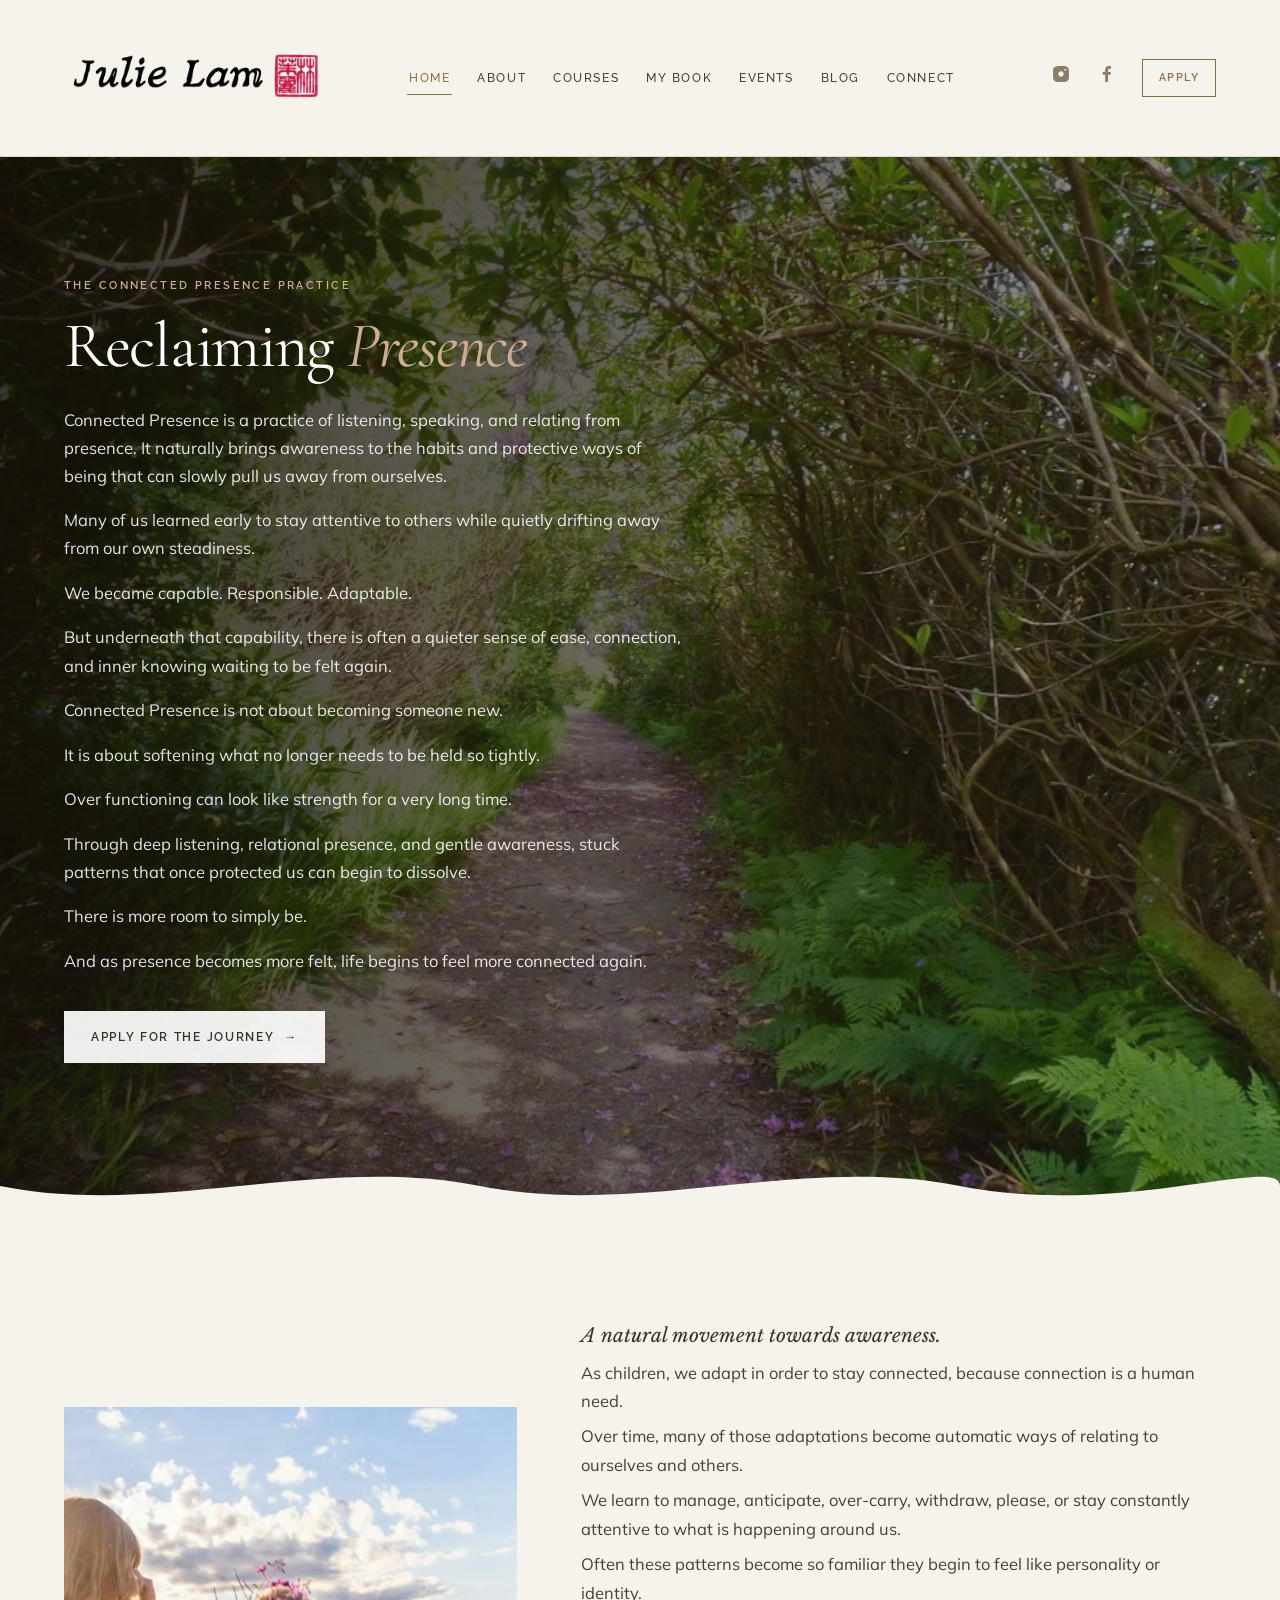
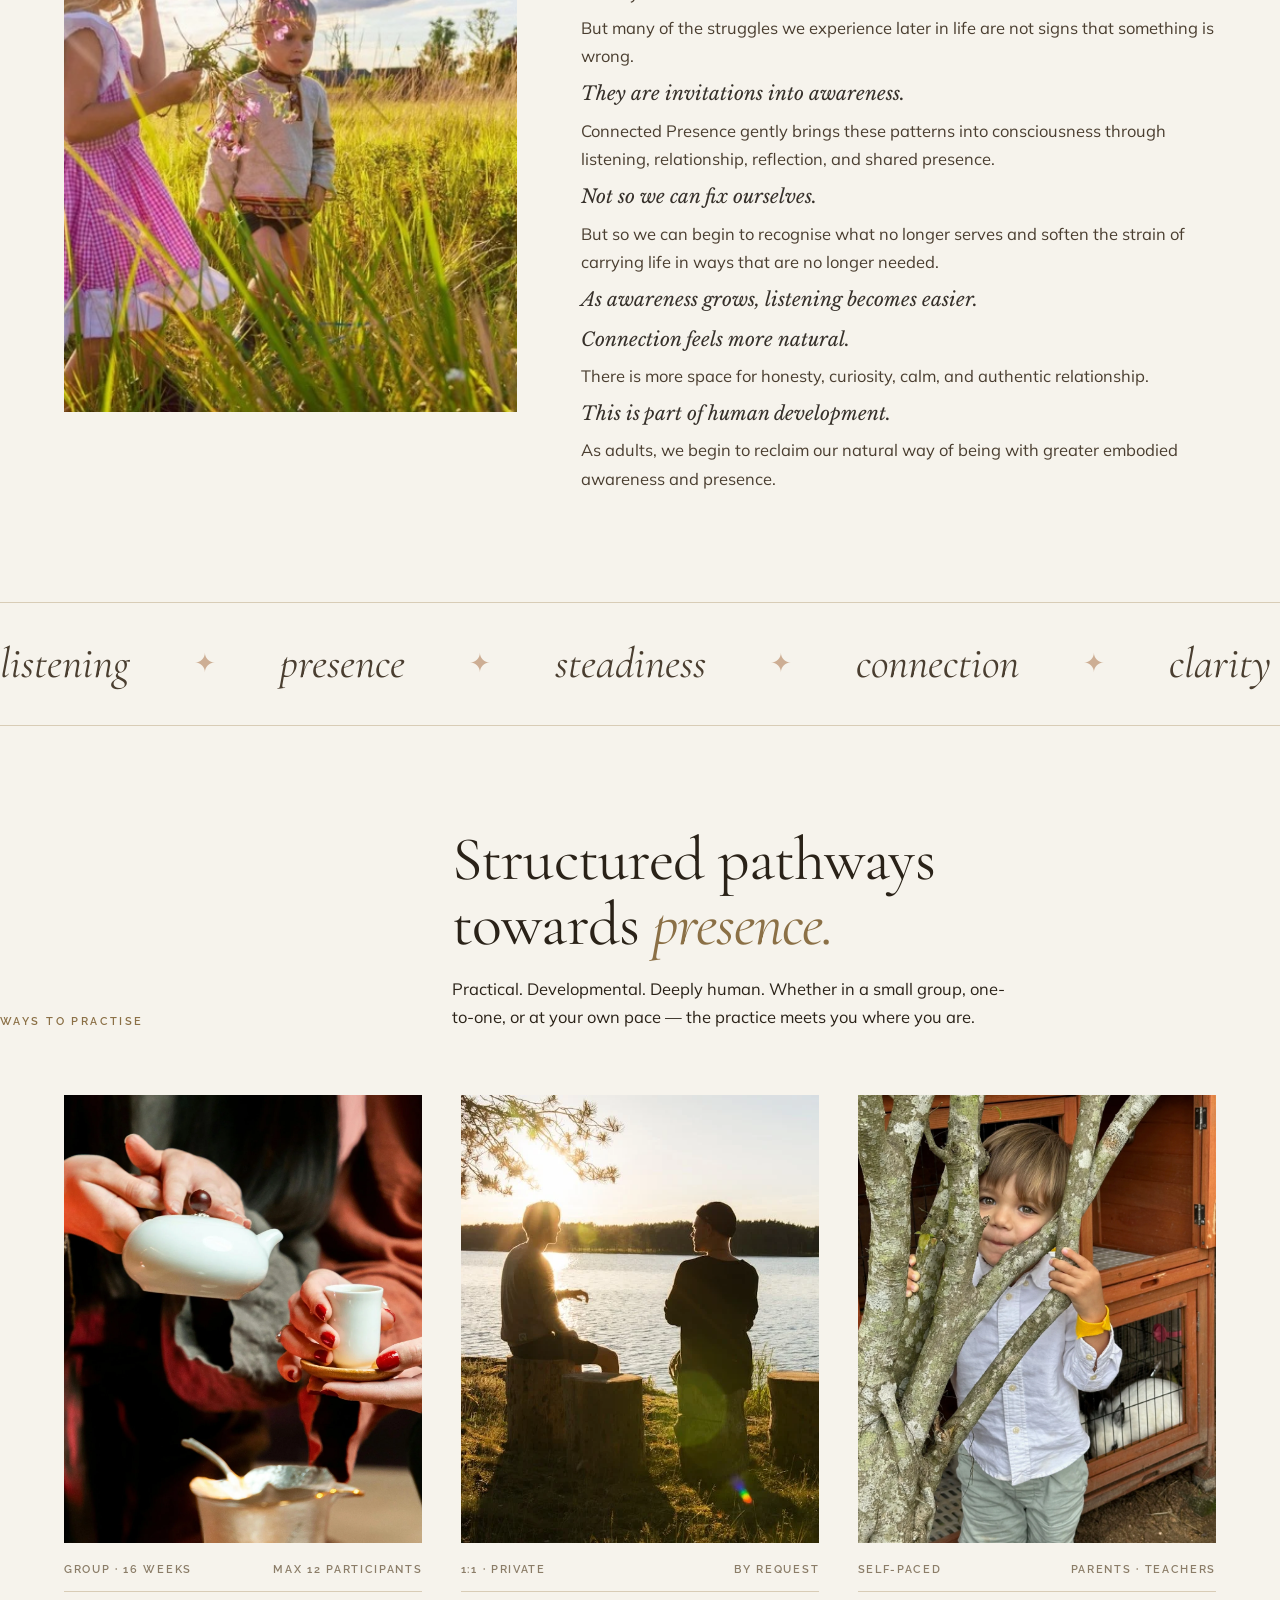
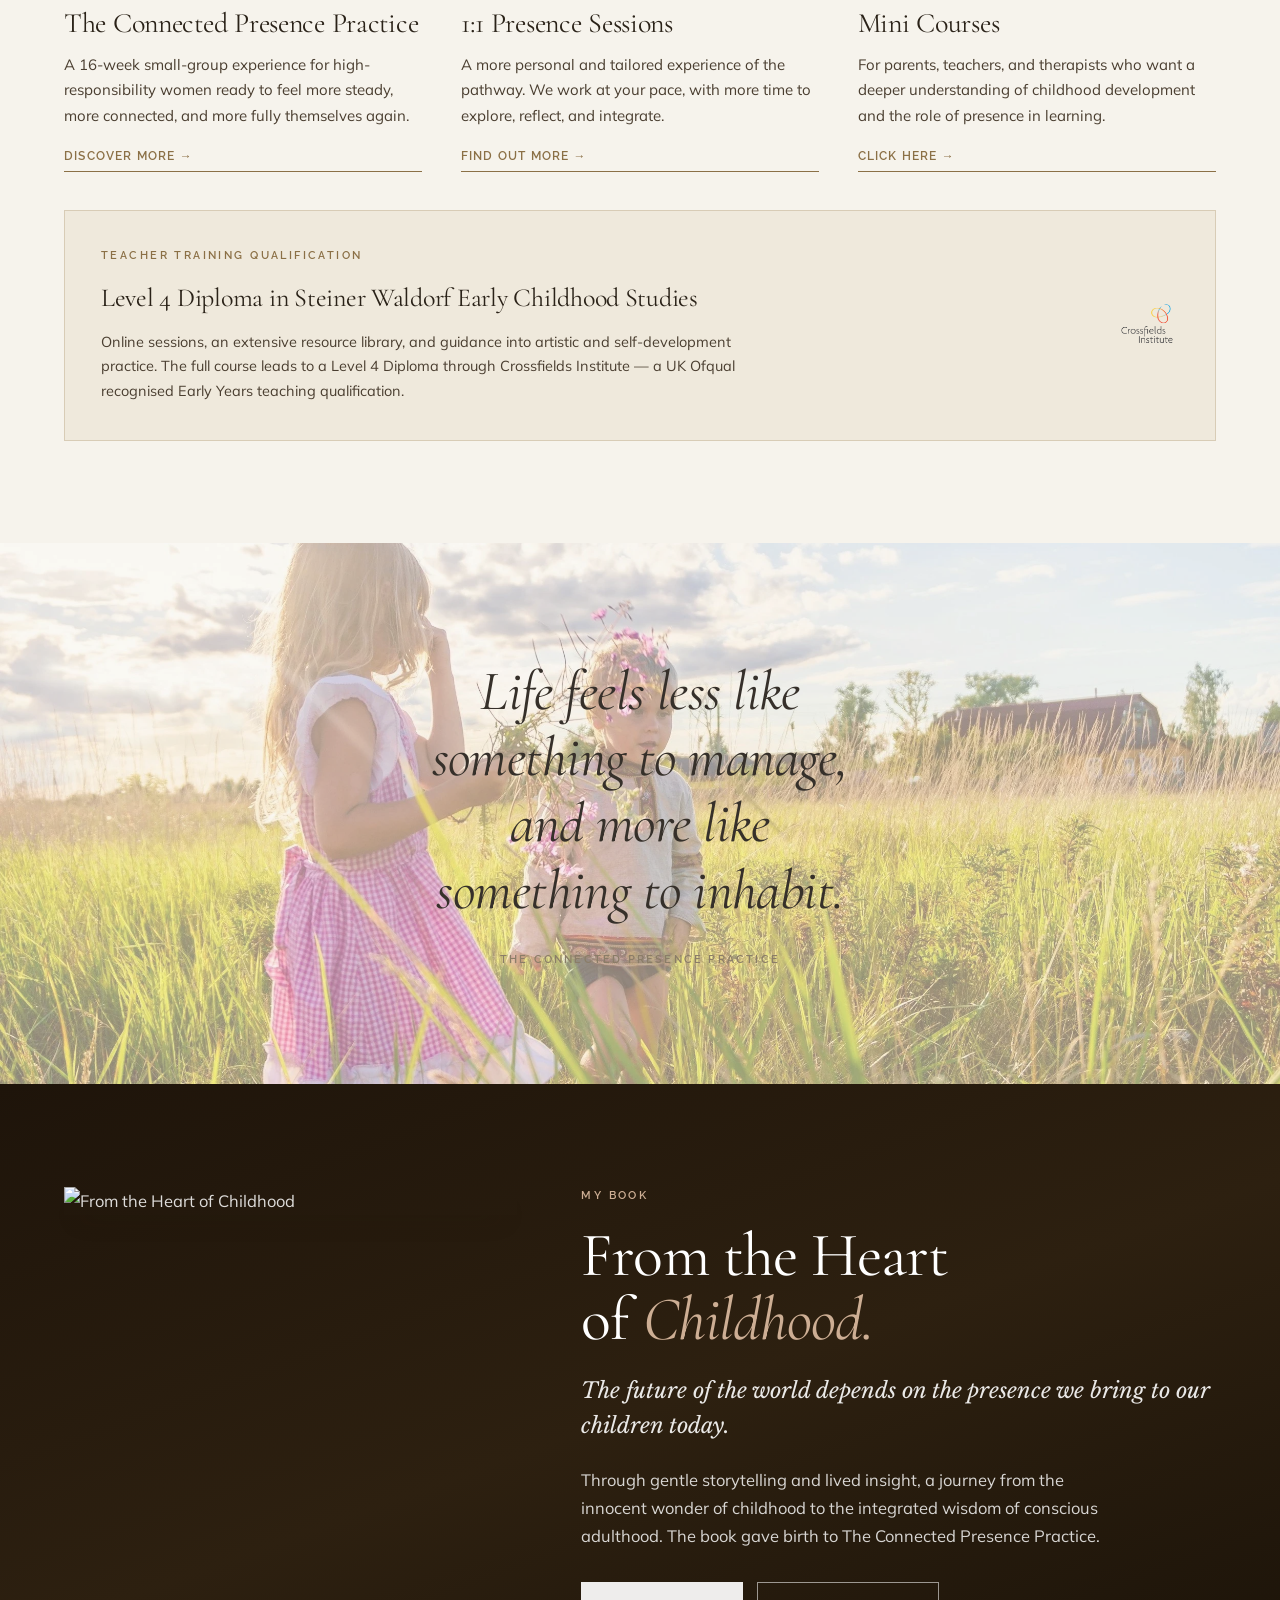
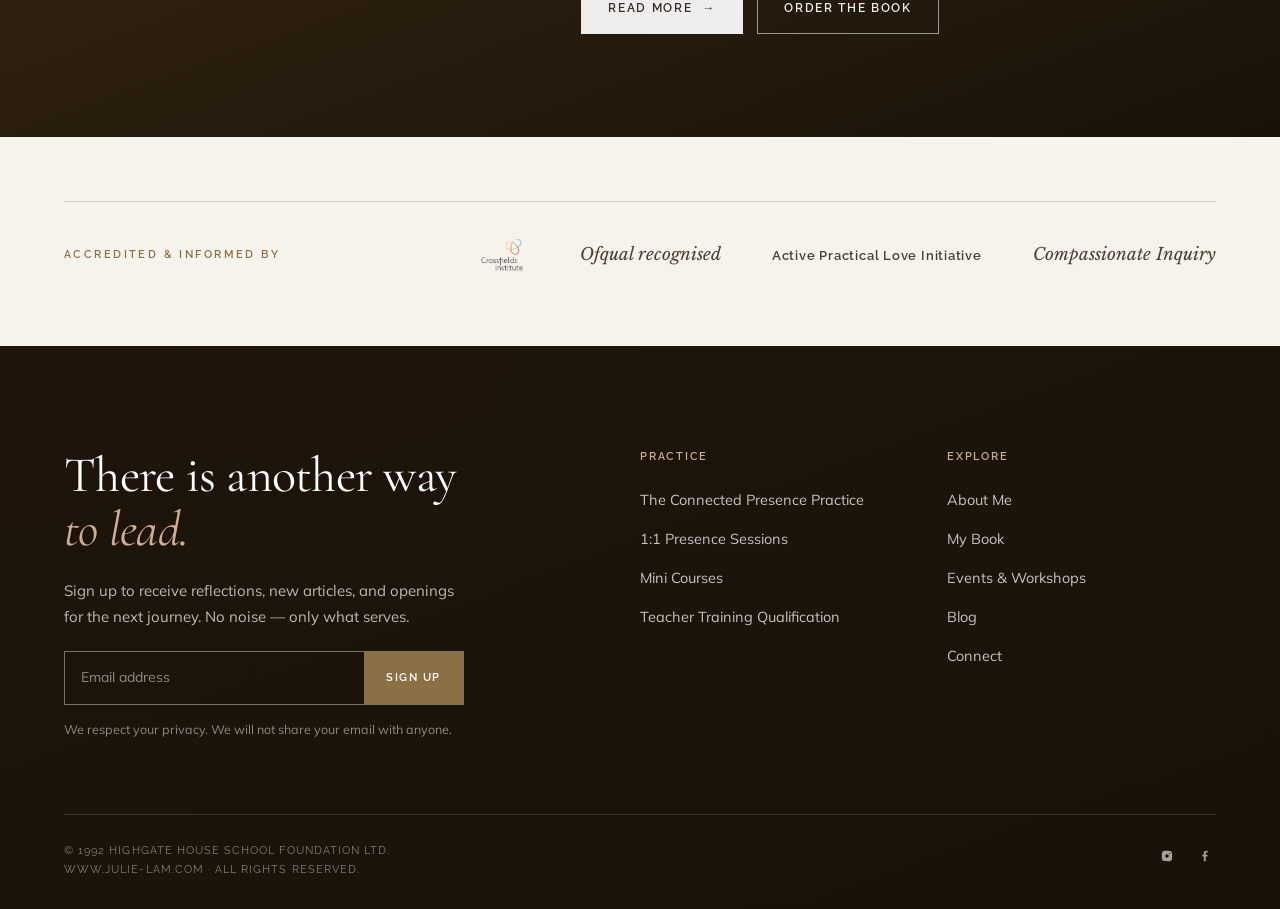
==== commit dd236d1e: "home page text update" ====
--- a/index.html
+++ b/index.html
@@ -59,9 +59,19 @@
     <div class="hero-inner">
       <div class="hero-content">
         <div class="eyebrow on-dark">The Connected Presence Practice</div>
-        <h1 class="hero-title">True leadership<br>does not control.<br><span class="italic">It empowers.</span></h1>
-        <p class="hero-tagline">A structured developmental pathway for high-responsibility women who care deeply and carry a great deal.</p>
-        <p class="hero-sub">The way you were met as a child still shapes how you carry responsibility today. <strong>There is another way to lead.</strong></p>
+        <h1 class="hero-title" style="font-size:clamp(34px,5vw,70px)">Reclaiming <span class="italic">Presence</span></h1>
+        <div style="margin-top:28px;max-width:620px;color:rgba(255,255,255,0.88)">
+          <p style="margin-bottom:16px">Connected Presence is a practice of listening, speaking, and relating from presence. It naturally brings awareness to the habits and protective ways of being that can slowly pull us away from ourselves.</p>
+          <p style="margin-bottom:16px">Many of us learned early to stay attentive to others while quietly drifting away from our own steadiness.</p>
+          <p style="margin-bottom:16px">We became capable. Responsible. Adaptable.</p>
+          <p style="margin-bottom:16px">But underneath that capability, there is often a quieter sense of ease, connection, and inner knowing waiting to be felt again.</p>
+          <p style="margin-bottom:16px">Connected Presence is not about becoming someone new.</p>
+          <p style="margin-bottom:16px">It is about softening what no longer needs to be held so tightly.</p>
+          <p style="margin-bottom:16px">Over functioning can look like strength for a very long time.</p>
+          <p style="margin-bottom:16px">Through deep listening, relational presence, and gentle awareness, stuck patterns that once protected us can begin to dissolve.</p>
+          <p style="margin-bottom:16px">There is more room to simply be.</p>
+          <p>And as presence becomes more felt, life begins to feel more connected again.</p>
+        </div>
         <div style="margin-top:36px">
           <a href="courses.html" class="btn btn-light-solid">Apply for the Journey <span class="arrow">→</span></a>
         </div>
@@ -74,23 +84,30 @@
     </div>
   </section>
 
-  <!-- YOU DID NOT BECOME THIS WAY BY ACCIDENT -->
+  <!-- RECLAIMING PRESENCE -->
   <section>
     <div class="wrap">
       <div class="intro-grid">
         <div class="reveal">
-          <img class="intro-img" src="images/julie-bench.webp" alt="Julie Lam">
+          <img class="intro-img" src="images/child-field.jpg" alt="">
         </div>
         <div class="reveal" data-delay="120">
-          <div class="eyebrow" style="margin-bottom:18px">You did not become this way by accident</div>
           <div class="intro-lines">
-            <p class="short">The women I work with think deeply.</p>
-            <p class="short">They care deeply.</p>
-            <p>They notice things others often miss. They hold responsibility with sincerity. They are often the steady one in the room.</p>
-            <p>And somewhere along the way, they learned to carry more than was theirs — not because they had to, but because they could.</p>
-            <p>If something felt uncertain, they stepped in. If someone struggled, they compensated. If something might fall apart, they held it together.</p>
-            <p>Over time, that capacity became over-carrying. They support everyone else, and quietly move themselves to the bottom of the list.</p>
-            <div class="highlight">That is not weakness. It is a developmental pattern that has not yet been integrated. Competence can quietly become over-carrying.</div>
+            <p class="short">A natural movement towards awareness.</p>
+            <p>As children, we adapt in order to stay connected, because connection is a human need.</p>
+            <p>Over time, many of those adaptations become automatic ways of relating to ourselves and others.</p>
+            <p>We learn to manage, anticipate, over-carry, withdraw, please, or stay constantly attentive to what is happening around us.</p>
+            <p>Often these patterns become so familiar they begin to feel like personality or identity.</p>
+            <p>But many of the struggles we experience later in life are not signs that something is wrong.</p>
+            <p class="short">They are invitations into awareness.</p>
+            <p>Connected Presence gently brings these patterns into consciousness through listening, relationship, reflection, and shared presence.</p>
+            <p class="short">Not so we can fix ourselves.</p>
+            <p>But so we can begin to recognise what no longer serves and soften the strain of carrying life in ways that are no longer needed.</p>
+            <p class="short">As awareness grows, listening becomes easier.</p>
+            <p class="short">Connection feels more natural.</p>
+            <p>There is more space for honesty, curiosity, calm, and authentic relationship.</p>
+            <p class="short">This is part of human development.</p>
+            <p>As adults, we begin to reclaim our natural way of being with greater embodied awareness and presence.</p>
           </div>
         </div>
       </div>
@@ -134,7 +151,7 @@
     <div class="section-head wrap" style="padding:0">
       <div><div class="eyebrow">Ways to Practise</div></div>
       <div>
-        <h2 class="section-title">Structured pathways toward <span class="italic">presence.</span></h2>
+        <h2 class="section-title">Structured pathways towards <span class="italic">presence.</span></h2>
         <div style="margin-top:18px;max-width:560px">Practical. Developmental. Deeply human. Whether in a small group, one-to-one, or at your own pace — the practice meets you where you are.</div>
       </div>
     </div>
